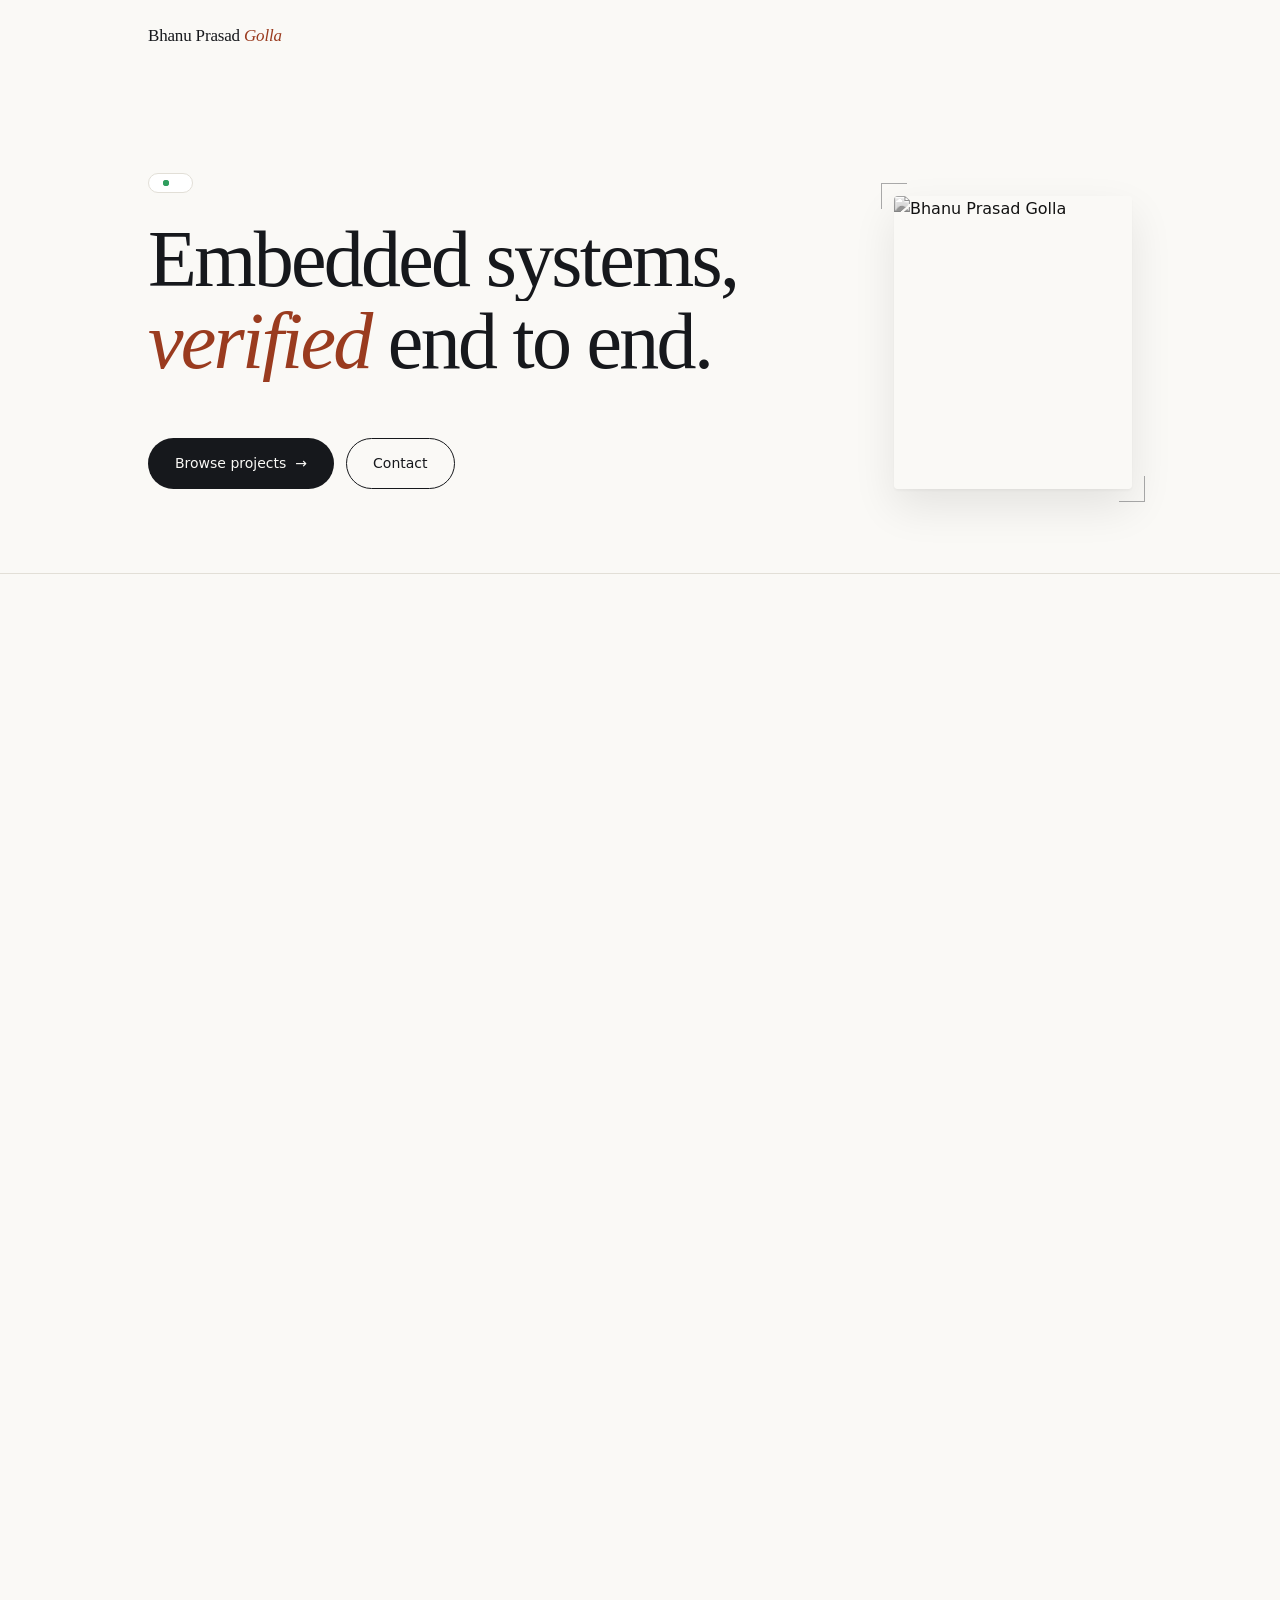
==== index.html @ d6023a4f "Add files via upload" ====
<!DOCTYPE html>
<html lang="en">
<head>
<meta charset="utf-8">
<meta name="viewport" content="width=device-width, initial-scale=1">
<title>Bhanu Prasad Golla — Embedded Systems &amp; Automotive Software Engineer</title>
<meta name="description" content="MSc Embedded Systems Design with nearly three years of automotive validation at Tata Elxsi. Open to Werkstudent, internship, thesis and graduate roles across Germany.">
<meta name="author" content="Bhanu Prasad Golla">
<meta name="robots" content="index, follow">
<meta name="theme-color" content="#faf9f6">

<!-- ===================================================================
     DEPLOYMENT: replace this one URL with your real domain once you
     have it, then update sitemap.xml and robots.txt to match.
     Everything else works unchanged.
     =================================================================== -->
<link rel="canonical" href="https://bhanuprasadgolla.de/">

<!-- Open Graph (LinkedIn, Slack, WhatsApp link previews) -->
<meta property="og:type" content="profile">
<meta property="og:title" content="Bhanu Prasad Golla — Embedded Systems &amp; Automotive Software Engineer">
<meta property="og:description" content="Embedded systems and automotive software engineer based in Bremen. Vehicle powertrain features validation, embedded C and Python, FPGA and functional safety. Open to Werkstudent, internship, master&#39;s thesis and graduate roles anywhere in Germany.">
<meta property="og:url" content="https://bhanuprasadgolla.de/">
<meta property="og:image" content="https://bhanuprasadgolla.de/assets/bhanu-portrait.jpg">
<meta property="og:image:alt" content="Portrait of Bhanu Prasad Golla">
<meta property="og:locale" content="en_GB">
<meta property="profile:first_name" content="Bhanu Prasad">
<meta property="profile:last_name" content="Golla">
<meta name="twitter:card" content="summary_large_image">
<meta name="twitter:title" content="Bhanu Prasad Golla — Embedded Systems &amp; Automotive Software Engineer">
<meta name="twitter:description" content="Embedded systems and automotive software engineer in Bremen. Open to Werkstudent, internship, thesis and graduate roles across Germany.">
<meta name="twitter:image" content="https://bhanuprasadgolla.de/assets/bhanu-portrait.jpg">

<link rel="icon" href="favicon.svg" type="image/svg+xml">
<link rel="apple-touch-icon" href="apple-touch-icon.png">
<link rel="manifest" href="site.webmanifest">

<!-- Structured data: lets Google, LinkedIn and ATS parsers read the profile
     directly rather than guessing from the page text. -->
<script type="application/ld+json">
{
  "@context": "https://schema.org",
  "@type": "Person",
  "name": "Bhanu Prasad Golla",
  "givenName": "Bhanu Prasad",
  "familyName": "Golla",
  "jobTitle": "Embedded Systems & Automotive Software Engineer",
  "description": "MSc Embedded Systems Design student with nearly three years of experience in automotive software and system testing, requirements-based validation and debugging for vehicle powertrain features.",
  "email": "mailto:bhanuprasadgolla596@gmail.com",
  "telephone": "+49 15510864319",
  "image": "https://bhanuprasadgolla.de/assets/bhanu-portrait.jpg",
  "url": "https://bhanuprasadgolla.de/",
  "sameAs": ["https://linkedin.com/in/bhanuprasadgolla"],
  "address": {
    "@type": "PostalAddress",
    "addressLocality": "Bremen",
    "addressCountry": "DE"
  },
  "knowsLanguage": [
    { "@type": "Language", "name": "English", "alternateName": "en" },
    { "@type": "Language", "name": "German", "alternateName": "de" }
  ],
  "knowsAbout": [
    "Embedded Systems", "Embedded Hardware", "Embedded Software", "Robotics", "Automotive Software Testing", "Requirements-Based Validation",
    "Vehicle Powertrain Features Validation", "Python", "C", "VHDL",
    "MATLAB", "Simulink", "Stateflow", "CAN", "LIN", "FlexRay", "Automotive Ethernet",
    "AUTOSAR", "ISO 26262", "ASPICE", "FMEA", "Fault Tree Analysis",
    "FPGA", "Zynq-7000", "IBM DOORS", "CI/CD"
  ],
  "alumniOf": [
    {
      "@type": "CollegeOrUniversity",
      "name": "Hochschule Bremerhaven",
      "address": { "@type": "PostalAddress", "addressLocality": "Bremerhaven", "addressCountry": "DE" }
    },
    {
      "@type": "CollegeOrUniversity",
      "name": "Veltech University",
      "address": { "@type": "PostalAddress", "addressLocality": "Chennai", "addressCountry": "IN" }
    },
    {
      "@type": "CollegeOrUniversity",
      "name": "Jayapraksh Narayan Engineering College",
      "address": { "@type": "PostalAddress", "addressLocality": "Mahabubnagar", "addressCountry": "IN" }
    }
  ],
  "hasOccupation": {
    "@type": "Occupation",
    "name": "Test Engineer — Automotive Systems",
    "occupationLocation": { "@type": "City", "name": "Hyderabad" },
    "skills": "Requirements analysis, test case design, manual and automated system testing, root-cause analysis, CI/CD quality checks"
  },
  "seeks": {
    "@type": "Demand",
    "name": "Werkstudent roles, internships, master's thesis projects and graduate positions in embedded hardware, embedded software, automotive systems and robotics, anywhere in Germany",
    "availableAtOrFrom": { "@type": "Country", "name": "Germany" }
  }
}
</script>

<link rel="preload" href="assets/fonts/fraunces-300.woff2" as="font" type="font/woff2" crossorigin>
<link rel="preload" href="assets/fonts/inter-400.woff2" as="font" type="font/woff2" crossorigin>
<link rel="stylesheet" href="assets/fonts.css">
<style>
:root{
  --paper:#faf9f6; --paper-2:#f3f1ec; --ink:#16181c; --ink-2:#3d4149; --ink-3:#71757e;
  --rule:#e2dfd7; --accent:#9a3b1f; --accent-soft:#f0e3dd;
  --serif:'Fraunces',Georgia,'Times New Roman',serif;
  --sans:'Inter',ui-sans-serif,system-ui,-apple-system,sans-serif;
  --mono:'IBM Plex Mono',ui-monospace,monospace;
  --maxw:1080px; --gut:clamp(20px,5vw,48px);
}
*{box-sizing:border-box;margin:0;padding:0}
html{scroll-behavior:smooth}
@media (prefers-reduced-motion:reduce){html{scroll-behavior:auto}*{animation-duration:.01ms !important;transition-duration:.01ms !important}}
body{background:var(--paper);color:var(--ink);font-family:var(--sans);font-size:16px;line-height:1.65;-webkit-font-smoothing:antialiased;overflow-x:hidden}
img{max-width:100%;display:block}
a{color:inherit;text-decoration:none}
::selection{background:var(--accent);color:var(--paper)}
.wrap{max-width:var(--maxw);margin:0 auto;padding-inline:var(--gut)}

/* reveal */
[data-reveal]{opacity:0;transform:translateY(16px);transition:opacity .85s cubic-bezier(.19,1,.22,1),transform .85s cubic-bezier(.19,1,.22,1)}
[data-reveal].in{opacity:1;transform:none}


/* ---------- accessibility ---------- */
.skip{position:absolute;left:-9999px;top:0;z-index:999;background:var(--ink);color:var(--paper);
  padding:13px 22px;border-radius:0 0 10px 0;font-size:14px;font-weight:500;text-decoration:none}
.skip:focus{left:0}
:focus-visible{outline:2px solid var(--accent);outline-offset:3px;border-radius:3px}
:focus:not(:focus-visible){outline:none}
.vh{position:absolute;width:1px;height:1px;padding:0;margin:-1px;overflow:hidden;
  clip:rect(0 0 0 0);white-space:nowrap;border:0}
/* the prow is a real button for keyboard users */
.prow{border:0;border-bottom:1px solid var(--rule);background:transparent;width:100%;text-align:left;
  font:inherit;color:inherit}
.prow:focus-visible{outline:2px solid var(--accent);outline-offset:-2px}
@media (prefers-contrast:more){
  :root{--ink-3:#5a5e66;--rule:#c8c4ba}
}

/* ---------- print: Ctrl+P produces a clean, compact CV ---------- */
@media print{
  @page{margin:12mm 11mm}
  html,body{background:#fff !important;color:#000;font-size:9.8pt;line-height:1.42}
  /* use the full page width: the screen gutters and max-width waste a third of it */
  .wrap{max-width:none !important;padding-inline:0 !important;width:100% !important}
  nav,.burger,.nlinks,.hcta,.rule,.mq,.skip,.modal,.go,.cvbar,.avail,.scrollcue{display:none !important}

  /* hero: compact two-column band instead of a full screen */
  header{padding:0 0 10pt !important;min-height:0 !important}
  .hgrid{grid-template-columns:1fr 104px !important;gap:16pt !important;align-items:start !important}
  h1{font-size:23pt !important;margin-bottom:6pt;letter-spacing:-.03em}
  h1 .ln i{transform:none !important;animation:none !important}
  .role-line{font-size:10.5pt;margin-bottom:5pt;max-width:none}
  .loc{margin-bottom:0;font-size:8.6pt}
  .hphoto{width:104px !important;order:0 !important}
  .hphoto .f{filter:none !important;box-shadow:none !important;border:1px solid #ccc}
  .hphoto img{aspect-ratio:3/3.4}
  .hphoto .tick{display:none}

  /* sections: tighter, never split a record across pages */
  section{padding:11pt 0 !important}
  .shead{grid-template-columns:96px 1fr !important;gap:12pt !important;margin-bottom:11pt !important}
  .about,.skrow,.job,.edu,.jrow{grid-template-columns:96px 1fr !important;gap:12pt !important}
  h2{font-size:14pt !important;letter-spacing:-.02em}
  .snum{font-size:8pt;padding-top:3pt}
  .ssub{font-size:9.4pt;color:#333}
  .about-body p.lead{font-size:11.5pt;margin-bottom:9pt}
  .about-body p,.jnote,.job li{color:#222}
  .facts{grid-template-columns:repeat(4,1fr) !important;margin-top:12pt}
  .fact{padding:9pt 8pt}
  .fact .v{font-size:15pt}
  .job,.jrow,.edu,.skrow,.fact,.prow{break-inside:avoid;page-break-inside:avoid}
  .job,.jrow{padding:12pt 0}
  .job li,.jnote{font-size:9.4pt}
  h2,h3,.shead{break-after:avoid;page-break-after:avoid}

  /* projects: list them, drop the interactive affordances */
  .prow{grid-template-columns:96px 1fr !important;padding:9pt 0;background:none !important}
  .prow::before{display:none !important}
  .prow p{font-size:9.4pt;color:#333}
  .pill,.jtags span,.prow .st span{border:1px solid #bbb;background:#fff;color:#222}

  /* contact: show real addresses, since a printed link is useless */
  #contact{padding-bottom:0}
  .cbig{font-size:17pt !important;margin-bottom:8pt}
  .cmail{font-size:12pt;margin:8pt 0 10pt;border-bottom:1px solid #999}
  a{color:#000;text-decoration:none}
  .clist a::after{content:" — " attr(href);font-size:8pt;color:#555;word-break:break-all}
  .clist a[href^="#"]::after{content:""}
  .clist a[href^="mailto:"]::after,.clist a[href^="tel:"]::after{content:""}
  footer{border-top:1px solid #ccc;padding:7pt 0 0;font-size:8pt;color:#444}
  [data-reveal]{opacity:1 !important;transform:none !important}
}

/* ---------- nav ---------- */
nav{position:fixed;top:0;left:0;right:0;z-index:100;transition:.4s cubic-bezier(.19,1,.22,1)}
nav .bar{max-width:var(--maxw);margin:0 auto;padding:22px var(--gut);display:flex;align-items:center;justify-content:space-between;transition:.4s}
nav.stuck{background:rgba(250,249,246,.86);backdrop-filter:blur(16px) saturate(150%);border-bottom:1px solid var(--rule)}
nav.stuck .bar{padding-block:13px}
.brand{font-family:var(--serif);font-size:17px;font-weight:500;letter-spacing:-.01em}
.brand em{font-style:italic;color:var(--accent)}
.nlinks{display:flex;gap:2px;align-items:center}
.nlinks a{font-size:13.5px;color:var(--ink-3);padding:7px 12px;border-radius:6px;transition:.22s;position:relative}
.nlinks a:hover{color:var(--ink)}
.nlinks a.active{color:var(--ink);font-weight:500}
.nlinks a.active::after{content:"";position:absolute;left:12px;right:12px;bottom:3px;height:1px;background:var(--accent)}
.nlinks .cv{margin-left:10px;background:var(--ink);color:var(--paper);padding:9px 17px;border-radius:999px;font-weight:500;font-size:13px}
.nlinks .cv:hover{background:var(--accent);color:var(--paper);transform:translateY(-1px)}
.burger{display:none;flex-direction:column;gap:5px;background:none;border:0;cursor:pointer;padding:6px}
.burger span{width:21px;height:1.6px;background:var(--ink);display:block;transition:.3s}
.burger.x span:nth-child(1){transform:translateY(6.6px) rotate(45deg)}
.burger.x span:nth-child(2){opacity:0}
.burger.x span:nth-child(3){transform:translateY(-6.6px) rotate(-45deg)}

/* ---------- hero ---------- */
header{padding:168px 0 92px;position:relative}
.hgrid{display:grid;grid-template-columns:1fr auto;gap:60px;align-items:end}
.avail{display:inline-flex;align-items:center;gap:9px;font-family:var(--mono);font-size:11.5px;
  letter-spacing:.09em;text-transform:uppercase;color:var(--ink-3);border:1px solid var(--rule);
  padding:6px 14px;border-radius:999px;margin-bottom:26px;background:#fff}
.avail .d{width:6px;height:6px;border-radius:50%;background:#2f9e5e}
.avail .d::after{content:"";position:absolute;width:6px;height:6px;border-radius:50%;background:#2f9e5e;animation:ping 2.2s ease-out infinite}
@keyframes ping{0%{transform:scale(1);opacity:.7}100%{transform:scale(3.2);opacity:0}}
h1{font-family:var(--serif);font-size:clamp(2.7rem,7vw,5rem);font-weight:300;line-height:1.02;letter-spacing:-.034em;margin-bottom:22px}
h1 .ln{display:block;overflow:hidden}
h1 .ln i{display:block;font-style:normal;transform:translateY(102%);animation:rise 1s cubic-bezier(.19,1,.22,1) forwards}
h1 .ln:nth-child(2) i{animation-delay:.1s}
@keyframes rise{to{transform:translateY(0)}}
h1 em{font-style:italic;color:var(--accent);font-weight:400}
.role-line{font-size:clamp(1rem,2vw,1.22rem);color:var(--ink-2);max-width:46ch;margin-bottom:14px;font-weight:300}
.loc{font-family:var(--mono);font-size:12.5px;color:var(--ink-3);letter-spacing:.03em;margin-bottom:34px;display:flex;gap:14px;flex-wrap:wrap}
.loc span{display:flex;align-items:center;gap:6px}
.hcta{display:flex;gap:12px;flex-wrap:wrap}
.btn{padding:13px 26px;border-radius:999px;font-size:14px;font-weight:500;transition:.3s cubic-bezier(.19,1,.22,1);
  display:inline-flex;align-items:center;gap:9px;border:1px solid transparent;cursor:pointer}
.btn-d{background:var(--ink);color:var(--paper)}
.btn-d:hover{background:var(--accent);transform:translateY(-2px);box-shadow:0 10px 26px rgba(154,59,31,.22)}
.btn-o{border-color:var(--ink);color:var(--ink)}
.btn-o:hover{background:var(--ink);color:var(--paper);transform:translateY(-2px)}
.btn .ar{transition:transform .3s}
.btn:hover .ar{transform:translateX(4px)}
.hphoto{width:min(238px,34vw);position:relative;flex-shrink:0}
.hphoto .f{border-radius:4px;overflow:hidden;filter:grayscale(1) contrast(1.06);transition:filter .7s cubic-bezier(.19,1,.22,1);
  box-shadow:0 2px 3px rgba(0,0,0,.04),0 18px 44px rgba(0,0,0,.09)}
.hphoto:hover .f{filter:grayscale(0) contrast(1)}
.hphoto img{width:100%;aspect-ratio:3/3.7;object-fit:cover;object-position:52% 22%}
.hphoto .tick{position:absolute;left:-13px;top:-13px;width:26px;height:26px;border-left:1px solid var(--ink);border-top:1px solid var(--ink);opacity:.35}
.hphoto .tick.br{left:auto;top:auto;right:-13px;bottom:-13px;border:0;border-right:1px solid var(--ink);border-bottom:1px solid var(--ink)}

/* marquee rule */
.rule{border-top:1px solid var(--rule);margin-top:84px;overflow:hidden;padding:17px 0}
.mq{display:flex;gap:46px;white-space:nowrap;animation:slide 34s linear infinite;width:max-content}
@keyframes slide{to{transform:translateX(-50%)}}
.mq span{font-family:var(--mono);font-size:12px;letter-spacing:.14em;text-transform:uppercase;color:var(--ink-3)}
.mq span::before{content:"◆";margin-right:46px;color:var(--accent);font-size:7px;vertical-align:middle}

/* ---------- sections ---------- */
section{padding:96px 0}
.shead{display:grid;grid-template-columns:150px 1fr;gap:30px;margin-bottom:54px;align-items:start}
.snum{font-family:var(--mono);font-size:11.5px;letter-spacing:.17em;color:var(--ink-3);text-transform:uppercase;padding-top:11px}
h2{font-family:var(--serif);font-size:clamp(1.7rem,3.6vw,2.5rem);font-weight:300;letter-spacing:-.025em;line-height:1.16}
h2 em{font-style:italic;color:var(--accent)}
.ssub{color:var(--ink-3);font-size:15px;margin-top:12px;max-width:56ch;font-weight:300}

/* about */
.about{display:grid;grid-template-columns:150px 1fr;gap:30px}
.about-body{max-width:62ch}
.about-body p{color:var(--ink-2);margin-bottom:18px;font-weight:300;font-size:16.5px}
.about-body p.lead{font-family:var(--serif);font-size:clamp(1.15rem,2.2vw,1.42rem);color:var(--ink);line-height:1.45;font-weight:300;margin-bottom:24px}
.facts{display:grid;grid-template-columns:repeat(auto-fit,minmax(150px,1fr));gap:1px;background:var(--rule);
  border:1px solid var(--rule);margin-top:36px}
.fact{background:var(--paper);padding:20px 18px;transition:.3s}
.fact:hover{background:#fff}
.fact .v{font-family:var(--serif);font-size:1.9rem;font-weight:400;letter-spacing:-.02em;line-height:1}
.fact .l{font-size:12.5px;color:var(--ink-2);margin-top:7px;font-weight:500}
.fact .s{font-size:11px;color:var(--ink-3);margin-top:3px;font-family:var(--mono)}


.cvbar{display:flex;gap:10px;flex-wrap:wrap;align-items:center;margin-top:26px;padding-top:22px;border-top:1px solid var(--rule)}
.cvdl{display:inline-flex;align-items:center;gap:10px;font-size:14px;font-weight:500;padding:12px 22px;
  border:1px solid var(--ink);border-radius:999px;transition:.3s cubic-bezier(.19,1,.22,1)}
.cvdl:hover{background:var(--ink);color:var(--paper);transform:translateY(-2px)}
.cvnote{font-family:var(--mono);font-size:11px;color:var(--ink-3)}

/* skills */
.skrows{display:grid;gap:0;border-top:1px solid var(--rule)}
.skrow{display:grid;grid-template-columns:150px 1fr;gap:30px;padding:24px 0;border-bottom:1px solid var(--rule);
  align-items:start;transition:.35s;position:relative}
.skrow::before{content:"";position:absolute;left:calc(var(--gut)*-1);right:calc(var(--gut)*-1);top:0;bottom:0;
  background:#fff;opacity:0;transition:.35s;z-index:-1}
.skrow:hover::before{opacity:1}
.skrow h3{font-size:14.5px;font-weight:500;letter-spacing:-.005em;padding-top:2px}
.pills{display:flex;flex-wrap:wrap;gap:7px}
.pill{font-size:12.5px;padding:5px 12px;border:1px solid var(--rule);border-radius:999px;color:var(--ink-2);
  background:#fff;transition:.25s}
.skrow:hover .pill{border-color:#cfcabe}
.pill:hover{border-color:var(--accent);color:var(--accent);background:var(--accent-soft)}

/* experience */
.job{display:grid;grid-template-columns:150px 1fr;gap:30px;padding:34px 0;border-top:1px solid var(--rule)}
.job .when{font-family:var(--mono);font-size:12px;color:var(--ink-3);letter-spacing:.02em;line-height:1.8;padding-top:5px}
.job h3{font-family:var(--serif);font-size:1.4rem;font-weight:400;letter-spacing:-.02em}
.job .r{color:var(--accent);font-size:14.5px;margin-top:3px;font-weight:500}
.job .tg{display:inline-block;font-family:var(--mono);font-size:10.5px;letter-spacing:.09em;text-transform:uppercase;
  color:var(--ink-3);border:1px solid var(--rule);padding:4px 10px;border-radius:4px;margin:14px 0 18px;background:#fff}
.job ul{list-style:none;display:grid;gap:11px;max-width:66ch}
.job li{color:var(--ink-2);font-size:14.5px;padding-left:19px;position:relative;font-weight:300;line-height:1.62}
.job li::before{content:"";position:absolute;left:0;top:10px;width:7px;height:1px;background:var(--accent)}

/* projects */
.plist{border-top:1px solid var(--rule)}
.prow{display:grid;grid-template-columns:150px 1fr auto;gap:30px;padding:28px 0;border-bottom:1px solid var(--rule);
  cursor:pointer;position:relative;align-items:start;transition:.4s cubic-bezier(.19,1,.22,1)}
.prow::before{content:"";position:absolute;left:calc(var(--gut)*-1);right:calc(var(--gut)*-1);top:0;bottom:0;
  background:#fff;opacity:0;transition:.35s;z-index:-1;box-shadow:0 10px 36px rgba(0,0,0,.05)}
.prow:hover::before{opacity:1}
.prow:hover{padding-left:10px}
.prow .pc{font-family:var(--mono);font-size:11px;letter-spacing:.1em;text-transform:uppercase;color:var(--ink-3);padding-top:6px}
.prow h3{font-family:var(--serif);font-size:1.25rem;font-weight:400;letter-spacing:-.02em;line-height:1.3;transition:color .3s}
.prow:hover h3{color:var(--accent)}
.prow p{color:var(--ink-3);font-size:14px;margin-top:7px;font-weight:300;max-width:60ch}
.prow .st{display:flex;gap:6px;flex-wrap:wrap;margin-top:13px}
.prow .st span{font-family:var(--mono);font-size:10.5px;color:var(--ink-3);border:1px solid var(--rule);padding:3px 8px;border-radius:3px}
.prow .go{width:34px;height:34px;border-radius:50%;border:1px solid var(--rule);display:grid;place-items:center;
  color:var(--ink-3);transition:.35s;align-self:center;flex-shrink:0}
.prow:hover .go{background:var(--ink);border-color:var(--ink);color:var(--paper);transform:rotate(-45deg)}

/* modal */
.modal{position:fixed;inset:0;z-index:200;display:none;place-items:center;padding:22px}
.modal.open{display:grid}
.modal .bg{position:absolute;inset:0;background:rgba(22,24,28,.4);backdrop-filter:blur(5px);animation:fade .3s}
@keyframes fade{from{opacity:0}}
.mbox{position:relative;background:var(--paper);border:1px solid var(--rule);max-width:680px;width:100%;
  max-height:86vh;overflow-y:auto;padding:42px;animation:pop .5s cubic-bezier(.19,1,.22,1);box-shadow:0 40px 90px rgba(0,0,0,.2)}
@keyframes pop{from{opacity:0;transform:translateY(22px)}}
.mclose{position:absolute;top:18px;right:18px;width:32px;height:32px;border:1px solid var(--rule);background:#fff;
  border-radius:50%;cursor:pointer;font-size:15px;color:var(--ink-3);transition:.25s;line-height:1}
.mclose:hover{background:var(--ink);color:var(--paper);border-color:var(--ink);transform:rotate(90deg)}
.mbox .pc{font-family:var(--mono);font-size:11px;letter-spacing:.1em;text-transform:uppercase;color:var(--ink-3)}
.mbox h3{font-family:var(--serif);font-size:1.75rem;font-weight:400;margin:10px 0 5px;letter-spacing:-.025em;line-height:1.2}
.mbox .per{font-family:var(--mono);font-size:12px;color:var(--ink-3);margin-bottom:24px}
.flow{display:flex;flex-wrap:wrap;gap:8px;align-items:center;padding:17px;background:#fff;border:1px solid var(--rule);margin-bottom:24px}
.flow b{font-family:var(--mono);font-size:11px;font-weight:500;padding:6px 11px;border:1px solid var(--rule);background:var(--paper-2);white-space:nowrap}
.flow i{color:var(--accent);font-style:normal;font-size:12px}
.mbox ul{list-style:none;display:grid;gap:12px;margin-bottom:24px}
.mbox li{color:var(--ink-2);font-size:14.5px;padding-left:19px;position:relative;font-weight:300;line-height:1.62}
.mbox li::before{content:"";position:absolute;left:0;top:10px;width:7px;height:1px;background:var(--accent)}

/* education */
.edu{display:grid;grid-template-columns:150px 1fr;gap:30px;padding:26px 0;border-top:1px solid var(--rule);align-items:baseline}
.edu .when{font-family:var(--mono);font-size:12px;color:var(--ink-3)}
.edu h3{font-family:var(--serif);font-size:1.22rem;font-weight:400;letter-spacing:-.018em}
.edu .d{color:var(--ink-2);font-size:14.5px;font-weight:300;margin-top:3px}
.edu .l{color:var(--ink-3);font-size:12.5px;font-family:var(--mono);margin-top:5px}
.cur{font-family:var(--mono);font-size:10px;letter-spacing:.09em;background:var(--accent-soft);color:var(--accent);
  padding:3px 9px;border-radius:3px;margin-left:9px;vertical-align:2px;text-transform:uppercase}
.langline{display:flex;gap:34px;flex-wrap:wrap;margin-top:34px;padding-top:26px;border-top:1px solid var(--rule)}
.lg{min-width:170px;flex:1}
.lg .t{display:flex;justify-content:space-between;font-size:13.5px;margin-bottom:9px}
.lg .t b{font-family:var(--mono);font-size:12px;color:var(--accent);font-weight:500}
.lg .tr{height:2px;background:var(--rule)}
.lg .tr i{display:block;height:100%;background:var(--accent);width:0;transition:width 1.3s cubic-bezier(.19,1,.22,1)}


/* journey */
.jrow{display:grid;grid-template-columns:150px 1fr;gap:30px;padding:30px 0;border-top:1px solid var(--rule);
  position:relative;transition:.4s cubic-bezier(.19,1,.22,1)}
.jrow::before{content:"";position:absolute;left:calc(var(--gut)*-1);right:calc(var(--gut)*-1);top:0;bottom:0;
  background:#fff;opacity:0;transition:.35s;z-index:-1}
.jrow:hover::before{opacity:1}
.jyear{font-family:var(--serif);font-size:2.1rem;font-weight:300;letter-spacing:-.03em;line-height:1;color:var(--ink)}
.jrow.future .jyear{color:var(--accent);font-style:italic}
.jper{font-family:var(--mono);font-size:11.5px;color:var(--ink-3);margin-top:7px}
.jkind{display:inline-block;font-family:var(--mono);font-size:10px;letter-spacing:.1em;text-transform:uppercase;
  padding:3px 9px;border:1px solid var(--rule);border-radius:3px;margin-bottom:11px;background:#fff;color:var(--ink-3)}
.jrow.now .jkind,.jrow.future .jkind{background:var(--accent-soft);color:var(--accent);border-color:transparent}
.jbody h3{font-family:var(--serif);font-size:1.32rem;font-weight:400;letter-spacing:-.022em;line-height:1.26}
.jorg{color:var(--accent);font-size:14.5px;font-weight:500;margin-top:4px}
.jplace{font-family:var(--mono);font-size:11.5px;color:var(--ink-3);margin-top:4px}
.jnote{color:var(--ink-2);font-size:15px;font-weight:300;margin-top:13px;max-width:62ch}
.jtags{display:flex;gap:7px;flex-wrap:wrap;margin-top:14px}
@media (max-width:860px){ .jrow{grid-template-columns:1fr;gap:10px} }

/* contact */
#contact{border-top:1px solid var(--rule);padding-bottom:108px}
.cbig{font-family:var(--serif);font-size:clamp(1.9rem,5vw,3.4rem);font-weight:300;letter-spacing:-.03em;line-height:1.1;margin-bottom:18px}
.cbig em{font-style:italic;color:var(--accent)}
.cmail{font-family:var(--serif);font-size:clamp(1.1rem,2.6vw,1.6rem);border-bottom:1px solid var(--rule);
  padding-bottom:5px;transition:.35s;display:inline-block;margin:22px 0 34px;font-weight:400;word-break:break-all}
.cmail:hover{border-color:var(--accent);color:var(--accent)}
.clist{display:grid;grid-template-columns:repeat(auto-fit,minmax(190px,1fr));gap:1px;background:var(--rule);border:1px solid var(--rule)}
.ci{background:var(--paper);padding:20px;transition:.3s}
.ci:hover{background:#fff}
.ci .k{font-family:var(--mono);font-size:10.5px;letter-spacing:.14em;text-transform:uppercase;color:var(--ink-3)}
.ci .v{font-size:14.5px;margin-top:7px;word-break:break-word}
footer{border-top:1px solid var(--rule);padding:26px 0;font-family:var(--mono);font-size:11.5px;color:var(--ink-3);
  display:flex;justify-content:space-between;gap:14px;flex-wrap:wrap}

@media (max-width:860px){
  .hgrid{grid-template-columns:1fr;gap:38px}
  .hphoto{width:min(190px,46vw);order:-1}
  .shead,.about,.skrow,.job,.edu{grid-template-columns:1fr;gap:12px}
  .snum{padding-top:0}
  .prow{grid-template-columns:1fr auto;gap:16px}
  .prow .pc{grid-column:1/-1;padding-top:0}
  .nlinks{position:fixed;inset:0 0 auto;top:0;flex-direction:column;align-items:stretch;background:var(--paper);
    padding:80px var(--gut) 28px;gap:0;transform:translateY(-100%);transition:.44s cubic-bezier(.19,1,.22,1);
    border-bottom:1px solid var(--rule)}
  .nlinks.show{transform:translateY(0)}
  .nlinks a{font-size:17px;padding:14px 0;border-bottom:1px solid var(--rule)}
  .nlinks .cv{margin:16px 0 0;text-align:center;border:0}
  .burger{display:flex;z-index:101}
  header{padding:128px 0 68px}
  section{padding:68px 0}
  .mbox{padding:30px 22px}
}
</style>
</head>
<body>
<a class="skip" href="#main">Skip to content</a>
<nav id="nav" aria-label="Primary"><div class="bar">
  <a href="#home" class="brand">Bhanu Prasad <em>Golla</em></a>
  <div class="nlinks" id="nlinks"></div>
  <button class="burger" id="burger" aria-label="Open menu" aria-expanded="false" aria-controls="nlinks"><span></span><span></span><span></span></button>
</div></nav>

<main id="main">
<header id="home"><div class="wrap">
  <div class="hgrid">
    <div>
      <div class="avail"><span class="d"></span><span id="availtxt"></span></div>
      <h1><span class="ln"><i>Embedded systems,</i></span><span class="ln"><i><em>verified</em> end to end.</i></span></h1>
      <p class="role-line" id="roleline"></p>
      <div class="loc" id="locline"></div>
      <div class="hcta">
        <a href="#projects" class="btn btn-d">Browse projects <span class="ar">→</span></a>
        <a href="#contact" class="btn btn-o">Contact</a>
      </div>
    </div>
    <div class="hphoto">
      <span class="tick"></span><span class="tick br"></span>
      <div class="f"><img id="hphoto" alt="Bhanu Prasad Golla"></div>
    </div>
  </div>
</div>
<div class="rule"><div class="mq" id="mq"></div></div>
</header>

<section id="about" aria-labelledby="about-h"><div class="wrap">
  <div class="shead" data-reveal><div class="snum">01 — About</div>
    <div><h2 id="about-h">Three years turning requirements into<br><em>proof that the system works.</em></h2></div></div>
  <div class="about" data-reveal><div class="snum"></div>
    <div class="about-body">
      <p class="lead" id="ap0"></p>
      <p id="ap1"></p><p id="ap2"></p>
      <div class="facts" id="facts"></div>
    </div></div>
</div></section>

<section id="journey" aria-labelledby="journey-h"><div class="wrap">
  <div class="shead" data-reveal><div class="snum">02 — Journey</div>
    <div><h2 id="journey-h">From a diploma in India to<br><em>embedded systems in Germany.</em></h2>
    <p class="ssub">Ten years on one track. Education and work, in the order they happened.</p></div></div>
  <div id="jtrack"></div>
</div></section>

<section id="experience" aria-labelledby="experience-h"><div class="wrap">
  <div class="shead" data-reveal><div class="snum">03 — Experience</div><div><h2 id="experience-h">Where I've <em>worked</em></h2></div></div>
  <div id="jobs"></div>
</div></section>

<section id="skills" aria-labelledby="skills-h"><div class="wrap">
  <div class="shead" data-reveal><div class="snum">04 — Skills</div>
    <div><h2 id="skills-h">Technical <em>capabilities</em></h2>
    <p class="ssub">Grouped the way engineering teams actually hire: language, modelling, architecture, bus, safety, process.</p></div></div>
  <div class="skrows" id="skrows"></div>
</div></section>

<section id="projects" aria-labelledby="projects-h"><div class="wrap">
  <div class="shead" data-reveal><div class="snum">05 — Projects</div>
    <div><h2 id="projects-h">Selected <em>work</em></h2>
    <p class="ssub">Seven projects across robotics, FPGA design, control engineering and functional safety. Click any row for the full breakdown.</p></div></div>
  <div class="plist" id="plist"></div>
</div></section>

<section id="education" aria-labelledby="education-h"><div class="wrap">
  <div class="shead" data-reveal><div class="snum">06 — Education</div><div><h2 id="education-h">Academic <em>background</em></h2></div></div>
  <div id="edu"></div>
  <div class="langline" id="langline" data-reveal></div>
</div></section>

<section id="contact" aria-labelledby="contact-h"><div class="wrap">
  <div data-reveal>
    <h2 id="contact-h" class="cbig">Looking for an engineer who<br>sweats the <em>edge cases?</em></h2>
    <p class="ssub" id="csub"></p>
    <a class="cmail" id="cmail" href="#"></a>
    <div class="clist" id="clist"></div>
    <div class="cvbar">
      <a class="cvdl" href="Bhanu_Prasad_Golla_CV.pdf" download target="_blank" rel="noopener">
        <svg width="16" height="16" viewBox="0 0 24 24" fill="none" stroke="currentColor" stroke-width="1.8"
             stroke-linecap="round" stroke-linejoin="round" aria-hidden="true">
          <path d="M12 3v12M7 11l5 5 5-5M4 19h16"/></svg>
        Download CV (PDF)
      </a>
      <span class="cvnote">Or press Ctrl / Cmd + P — the page has a print layout built in.</span>
    </div>
  </div>
</div></section>

</main>
<footer><div class="wrap" style="display:flex;justify-content:space-between;gap:14px;flex-wrap:wrap;width:100%">
  <span id="fl"></span><span id="fr"></span>
</div></footer>

<div class="modal" id="modal" role="dialog" aria-modal="true" aria-label="Project details">
  <div class="bg" data-close></div>
  <div class="mbox"><button class="mclose" data-close aria-label="Close">✕</button><div id="mbody"></div></div>
</div>

<script src="assets/content.js"></script>
<script>
(() => {
  const C = window.CV, P = window.PF;
  const $ = s => document.querySelector(s), $$ = s => [...document.querySelectorAll(s)];
  const esc = s => String(s).replace(/[&<>"]/g, c => ({'&':'&amp;','<':'&lt;','>':'&gt;','"':'&quot;'}[c]));

  // title is set statically in <head> for SEO — do not overwrite it here
  $('#availtxt').textContent = C.openTo.badge;
  $('#roleline').textContent = C.tagline + '. Vehicle powertrain features validation at Tata Elxsi, now building embedded and FPGA systems in Germany.';
  $('#locline').innerHTML = [
    ['◆', C.openTo.based], ['◆', 'English C1 · German B1'], ['◆', 'MSc in progress']
  ].map(([i,t]) => `<span style="color:var(--ink-3)">${i} ${esc(t)}</span>`).join('');
  $('#hphoto').src = C.photo;
  $('#ap0').textContent = 'I spent nearly three years at Tata Elxsi on vehicle powertrain features validation — making sure the software behaved exactly as its requirements said it would, and finding out why when it did not.';
  $('#ap1').textContent = C.summary;
  $('#ap2').textContent = C.summary2;
  $('#csub').textContent = C.openTo.sentence + ' Usually replies within a day.';
  $('#cmail').textContent = C.email; $('#cmail').href = 'mailto:' + C.email;
  $('#fl').textContent = `© ${new Date().getFullYear()} ${C.name}`;
  $('#fr').innerHTML = `${esc(C.location)} · <a href="mailto:${C.email}">${esc(C.email)}</a>`;
  document.documentElement.lang = 'en';

  $('#nlinks').innerHTML = C.nav.map(n => `<a href="#${n.id}" data-spy="${n.id}">${n.label}</a>`).join('')
    + `<a class="cv" href="mailto:${C.email}">Hire me</a>`;

  const mqItems = ['Python','C','VHDL','MATLAB / Simulink','Stateflow','CAN','LIN','FlexRay','Automotive Ethernet',
    'ISO 26262','ASPICE','FMEA','Fault Tree Analysis','IBM DOORS','JIRA','Vivado','Vitis','AUTOSAR','CI/CD','Agile'];
  $('#mq').innerHTML = [...mqItems, ...mqItems].map(t => `<span>${esc(t)}</span>`).join('');

  $('#facts').innerHTML = C.stats.map(s =>
    `<div class="fact"><div class="v"><span data-to="${s.value}">0</span>${esc(s.suffix)}</div>
     <div class="l">${esc(s.label)}</div><div class="s">${esc(s.sub)}</div></div>`).join('');


  $('#jtrack').innerHTML = C.journey.map(j =>
    `<div class="jrow${j.current?' now':''}${j.future?' future':''}" data-reveal>
      <div><div class="jyear">${esc(j.year)}</div><div class="jper">${esc(j.period)}</div></div>
      <div class="jbody">
        <span class="jkind">${j.kind==='next'?"What's next":j.kind}</span>
        <h3>${esc(j.title)}</h3>
        <div class="jorg">${esc(j.org)}</div>
        <div class="jplace">${esc(j.place)}</div>
        <p class="jnote">${esc(j.note)}</p>
        <div class="jtags">${j.tags.map(t=>`<span class="pill">${esc(t)}</span>`).join('')}</div>
      </div></div>`).join('');

  $('#jobs').innerHTML = C.experience.map(e =>
    `<div class="job" data-reveal><div class="when">${esc(e.period)}<br><span style="opacity:.7">${esc(e.location)}</span></div>
     <div><h3>${esc(e.company)}</h3><div class="r">${esc(e.role)}</div><span class="tg">${esc(e.tag)}</span>
     <ul>${e.bullets.map(b=>`<li>${esc(b)}</li>`).join('')}</ul></div></div>`).join('');

  $('#skrows').innerHTML = C.skillGroups.map(g =>
    `<div class="skrow" data-reveal><h3>${esc(g.title)}</h3>
     <div class="pills">${g.items.map(i=>`<span class="pill">${esc(i)}</span>`).join('')}</div></div>`).join('');

  $('#plist').innerHTML = C.projects.map((p,i) =>
    `<div class="prow" data-reveal data-id="${p.id}" role="button" tabindex="0"
      aria-label="${esc(p.title)} — open project details">
      <div class="pc">${String(i+1).padStart(2,'0')} / ${esc(p.category)}</div>
      <div><h3>${esc(p.title)}</h3><p>${esc(p.summary)}</p>
        <div class="st">${p.stack.map(s=>`<span>${esc(s)}</span>`).join('')}</div></div>
      <div class="go"><svg width="13" height="13" viewBox="0 0 24 24" fill="none" stroke="currentColor" stroke-width="2"><path d="M5 12h14M13 6l6 6-6 6"/></svg></div>
    </div>`).join('');

  $('#edu').innerHTML = C.education.map(e =>
    `<div class="edu" data-reveal><div class="when">${esc(e.period)}</div>
     <div><h3>${esc(e.school)}${e.current?'<span class="cur">Current</span>':''}</h3>
     <div class="d">${esc(e.degree)}</div><div class="l">${esc(e.location)}</div></div></div>`).join('');

  $('#langline').innerHTML = C.languages.map(l =>
    `<div class="lg"><div class="t"><span>${esc(l.name)}</span><b>${esc(l.level)}</b></div>
     <div class="tr"><i data-w="${l.pct}"></i></div></div>`).join('');

  $('#clist').innerHTML = [
    {k:'Email',v:C.email,h:'mailto:'+C.email},
    {k:'Phone',v:C.phone,h:'tel:'+C.phone.replace(/\s/g,'')},
    {k:'Based in',v:C.location,h:'#contact'},
    {k:'LinkedIn',v:C.linkedinLabel,h:C.linkedin}
  ].map(c => `<a class="ci" href="${c.h}"${c.k==='LinkedIn'?' target="_blank" rel="noopener"':''}>
     <div class="k">${c.k}</div><div class="v">${esc(c.v)}</div></a>`).join('');

  /* counters + bars */
  const io = new IntersectionObserver(es => es.forEach(e => {
    if (!e.isIntersecting) return;
    e.target.querySelectorAll('[data-to]').forEach(el =>
      P.countUp(el, parseFloat(el.dataset.to), 1400, String(el.dataset.to).includes('.') ? 1 : 0));
    e.target.querySelectorAll('[data-w]').forEach((el,i) =>
      setTimeout(() => el.style.width = el.dataset.w + '%', i*140));
    io.unobserve(e.target);
  }), {threshold:.35});
  ['#facts','#langline'].forEach(s => { const el = $(s); if (el) io.observe(el); });

  /* modal */
  const modal = $('#modal'); let lastFocus = null;
  $('#plist').addEventListener('keydown', e => {
    if (e.key !== 'Enter' && e.key !== ' ') return;
    const r = e.target.closest('.prow'); if (!r) return;
    e.preventDefault(); r.click();
  });
  $('#plist').addEventListener('click', e => {
    const r = e.target.closest('.prow'); if (!r) return;
    const p = C.projects.find(x => x.id === r.dataset.id);
    $('#mbody').innerHTML = `<div class="pc">${esc(p.category)}</div><h3>${esc(p.title)}</h3>
      <div class="per">${esc(p.period || 'Academic / professional project')}</div>
      <div class="flow">${p.arch.map((a,i)=>`${i?'<i>→</i>':''}<b>${esc(a.from)}</b>${i===p.arch.length-1?'<i>→</i><b>'+esc(a.to)+'</b>':''}`).join('')}</div>
      <ul>${p.bullets.map(b=>`<li>${esc(b)}</li>`).join('')}</ul>
      <div class="pills">${p.stack.map(s=>`<span class="pill">${esc(s)}</span>`).join('')}</div>`;
    lastFocus = document.activeElement;
    modal.classList.add('open'); document.body.style.overflow='hidden';
    modal.querySelector('.mclose').focus();
  });
  modal.addEventListener('click', e => { if (e.target.hasAttribute('data-close')) close(); });
  document.addEventListener('keydown', e => { if (e.key==='Escape') close(); });
  function close(){
    if (!modal.classList.contains('open')) return;
    modal.classList.remove('open'); document.body.style.overflow='';
    if (lastFocus && lastFocus.focus) lastFocus.focus();
  }
  // keep Tab inside the dialog while it is open
  modal.addEventListener('keydown', e => {
    if (e.key !== 'Tab' || !modal.classList.contains('open')) return;
    const f = [...modal.querySelectorAll('button, [href], [tabindex]:not([tabindex="-1"])')]
      .filter(el => el.offsetParent !== null);
    if (!f.length) return;
    const first = f[0], last = f[f.length-1];
    if (e.shiftKey && document.activeElement === first){ e.preventDefault(); last.focus(); }
    else if (!e.shiftKey && document.activeElement === last){ e.preventDefault(); first.focus(); }
  });

  /* nav */
  const navEl = $('#nav'), links = $('#nlinks'), burger = $('#burger');
  document.addEventListener('scroll', () => navEl.classList.toggle('stuck', window.scrollY > 30), {passive:true});
  burger.addEventListener('click', () => {
    const open = links.classList.toggle('show');
    burger.classList.toggle('x', open);
    burger.setAttribute('aria-expanded', String(open));
    burger.setAttribute('aria-label', open ? 'Close menu' : 'Open menu');
  });
  links.addEventListener('click', e => { if (e.target.tagName==='A'){ links.classList.remove('show'); burger.classList.remove('x');
      burger.setAttribute('aria-expanded','false'); burger.setAttribute('aria-label','Open menu'); }});

  P.reveal({threshold:.08}); P.scrollSpy();
})();
</script>
</body>
</html>
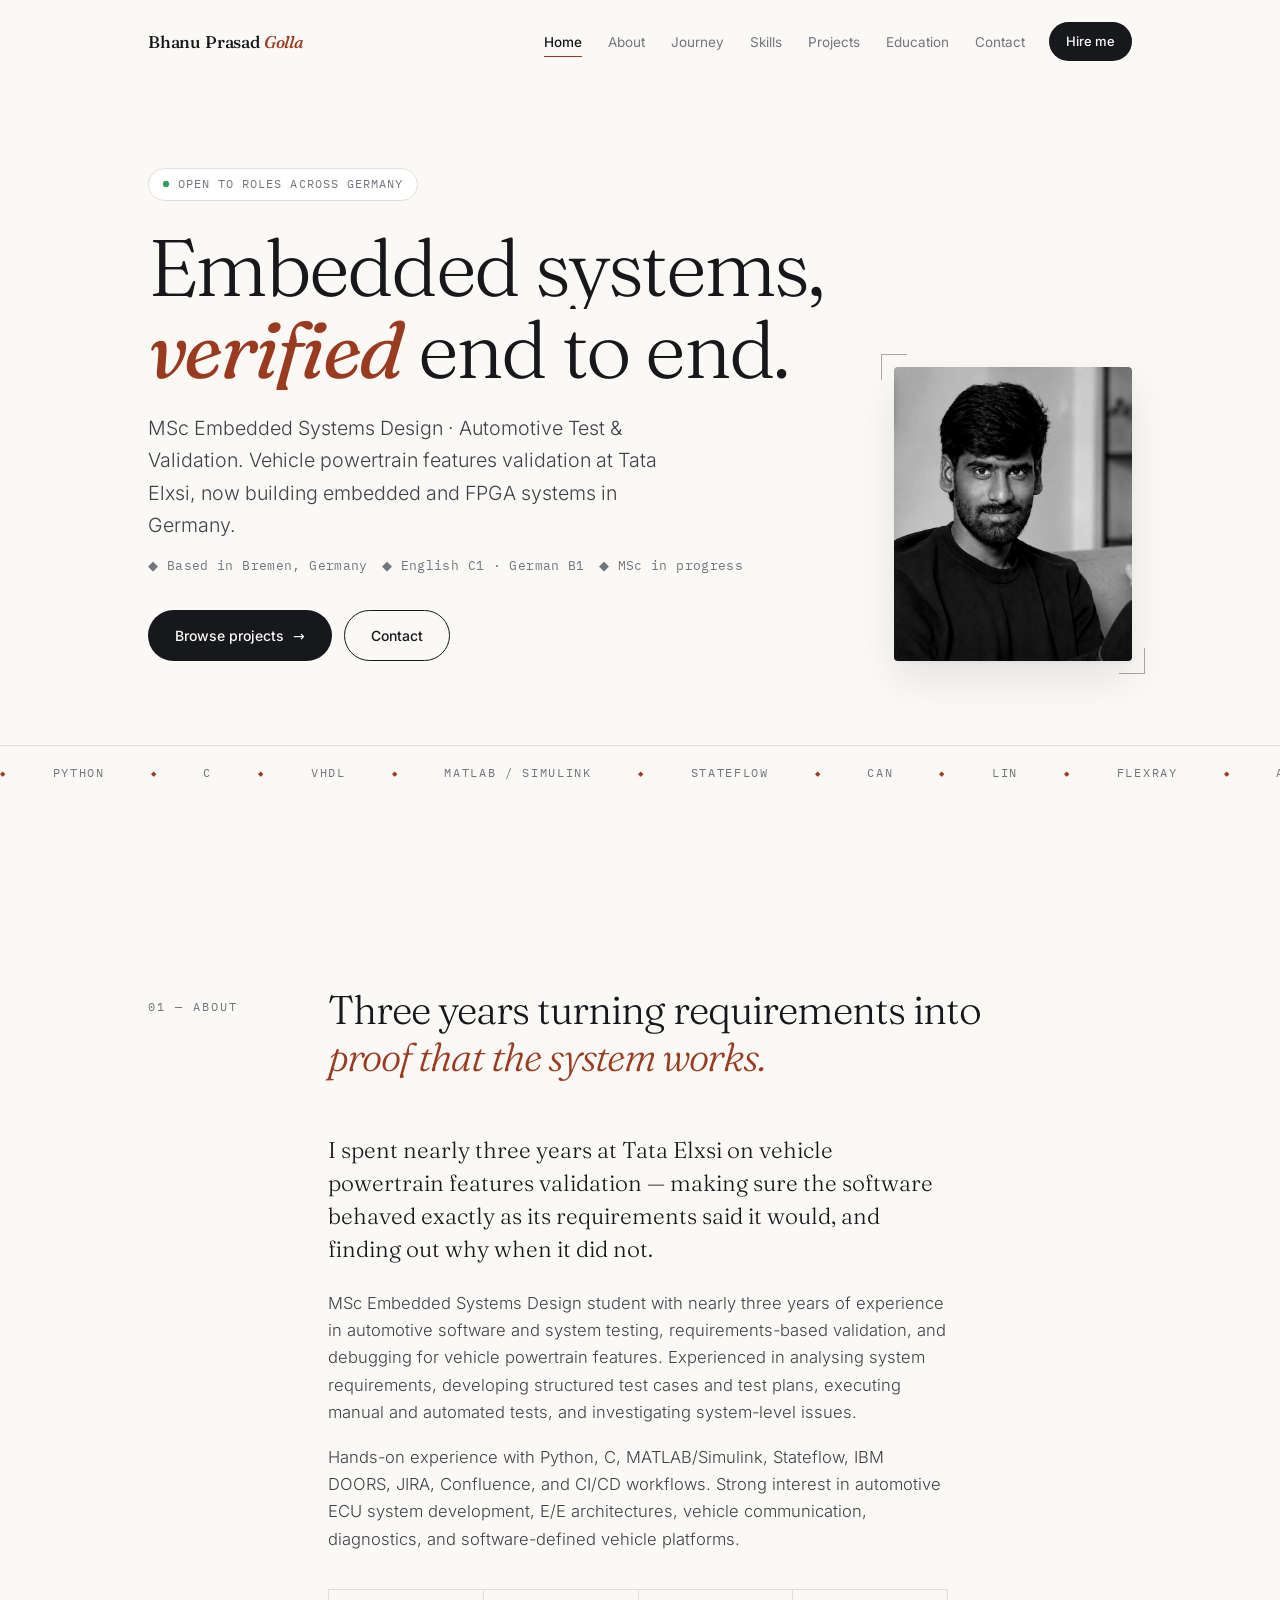
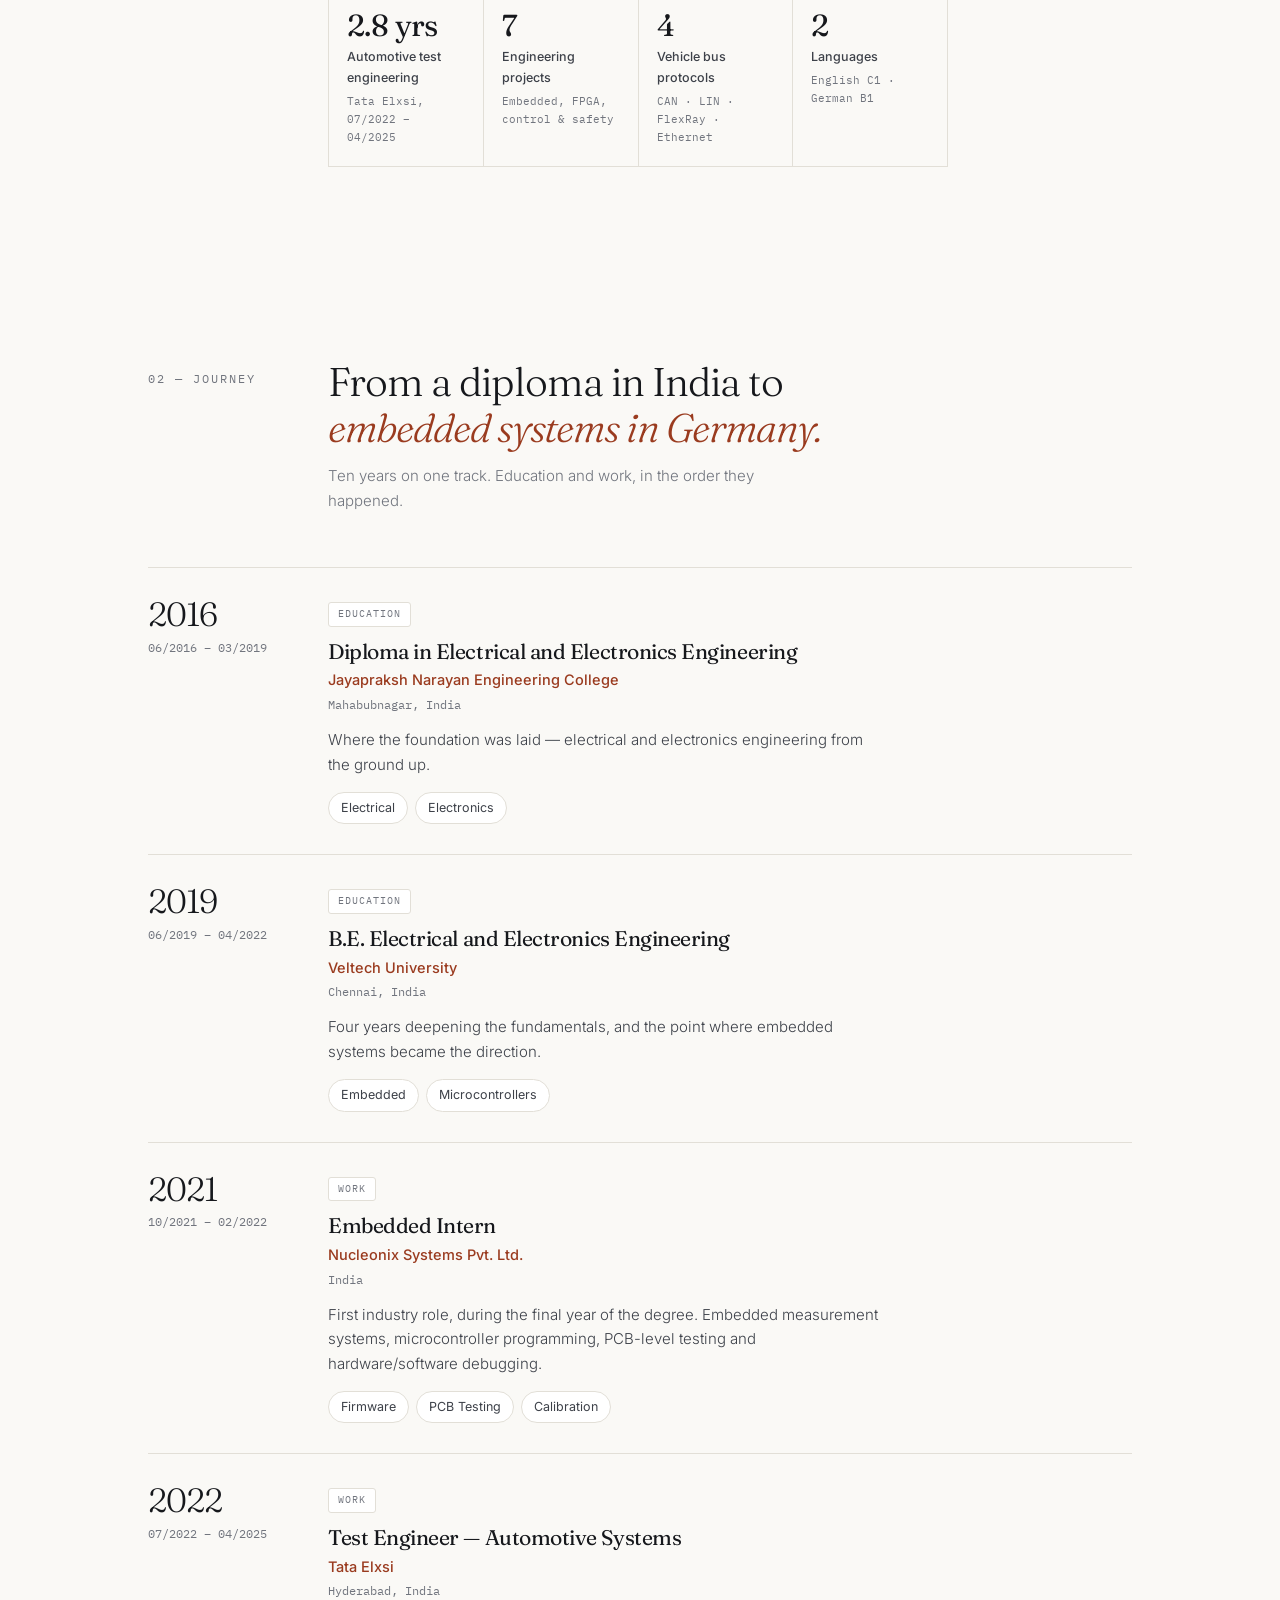
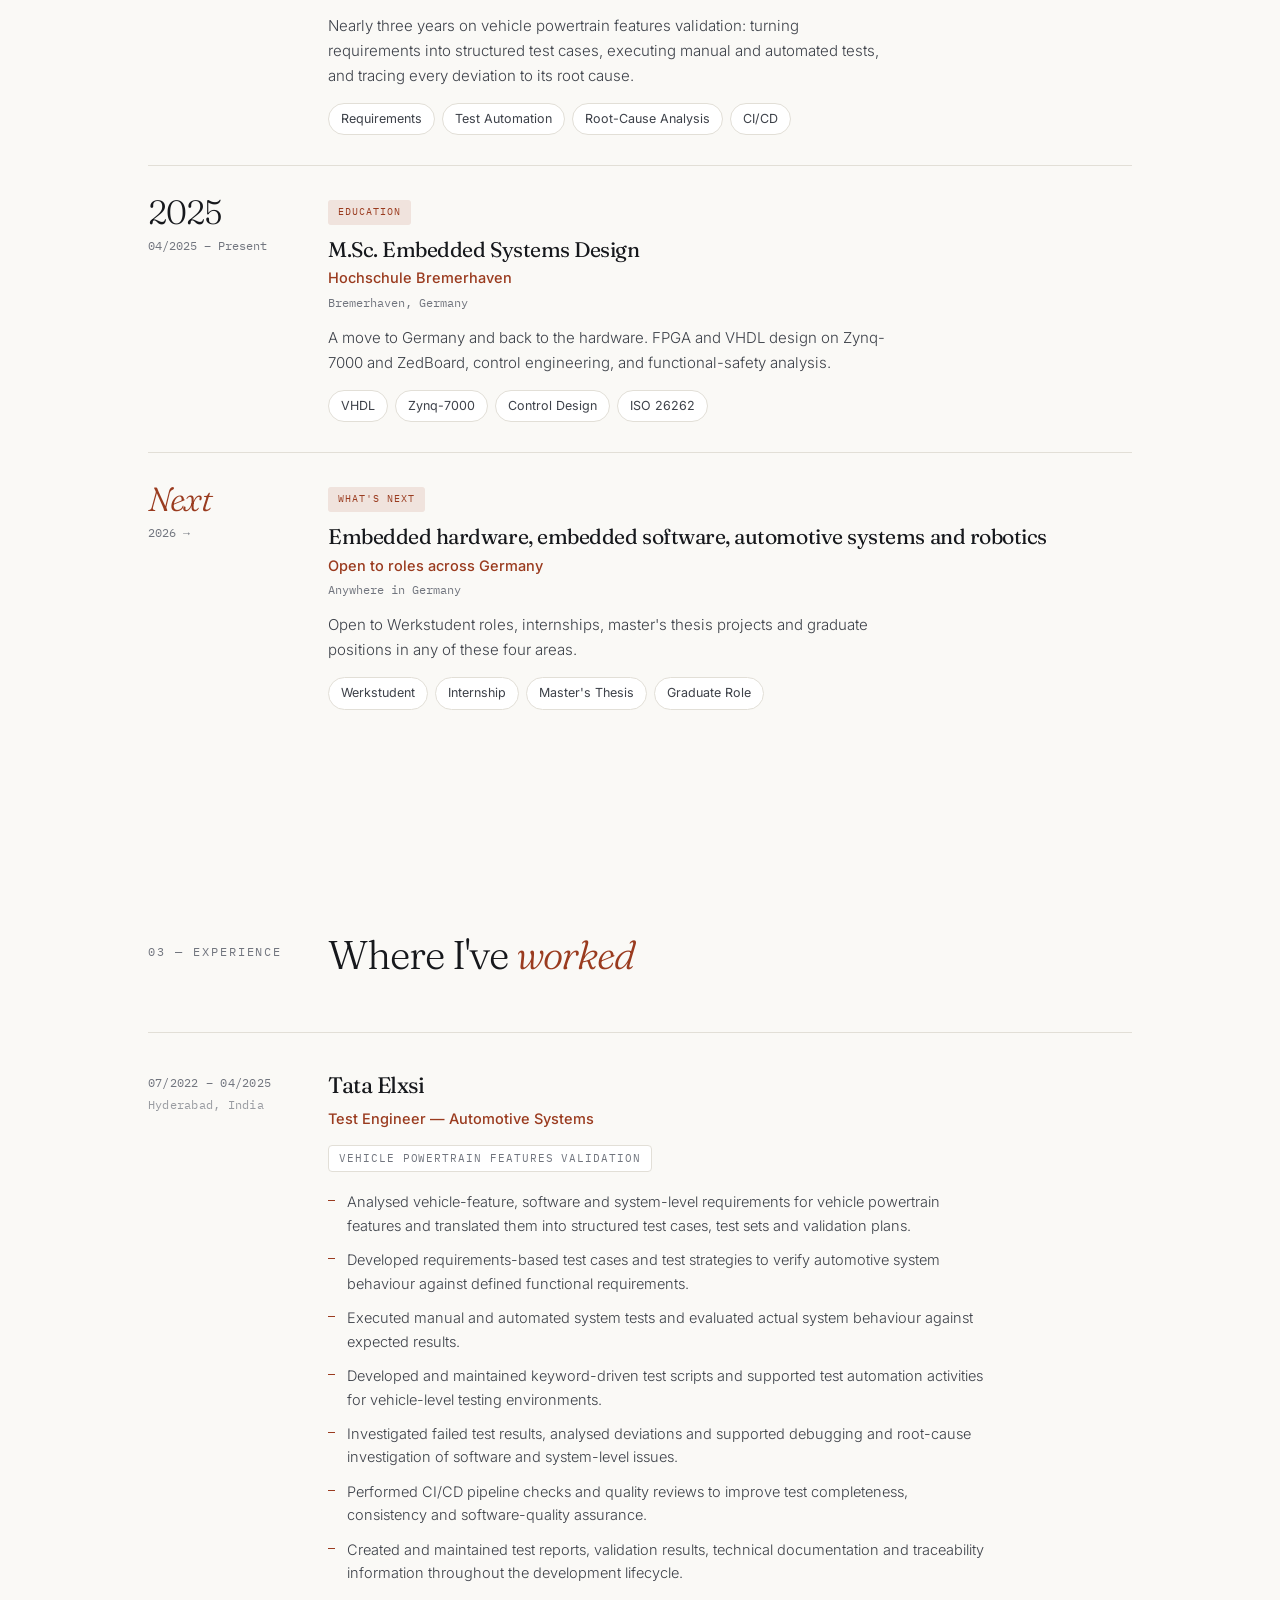
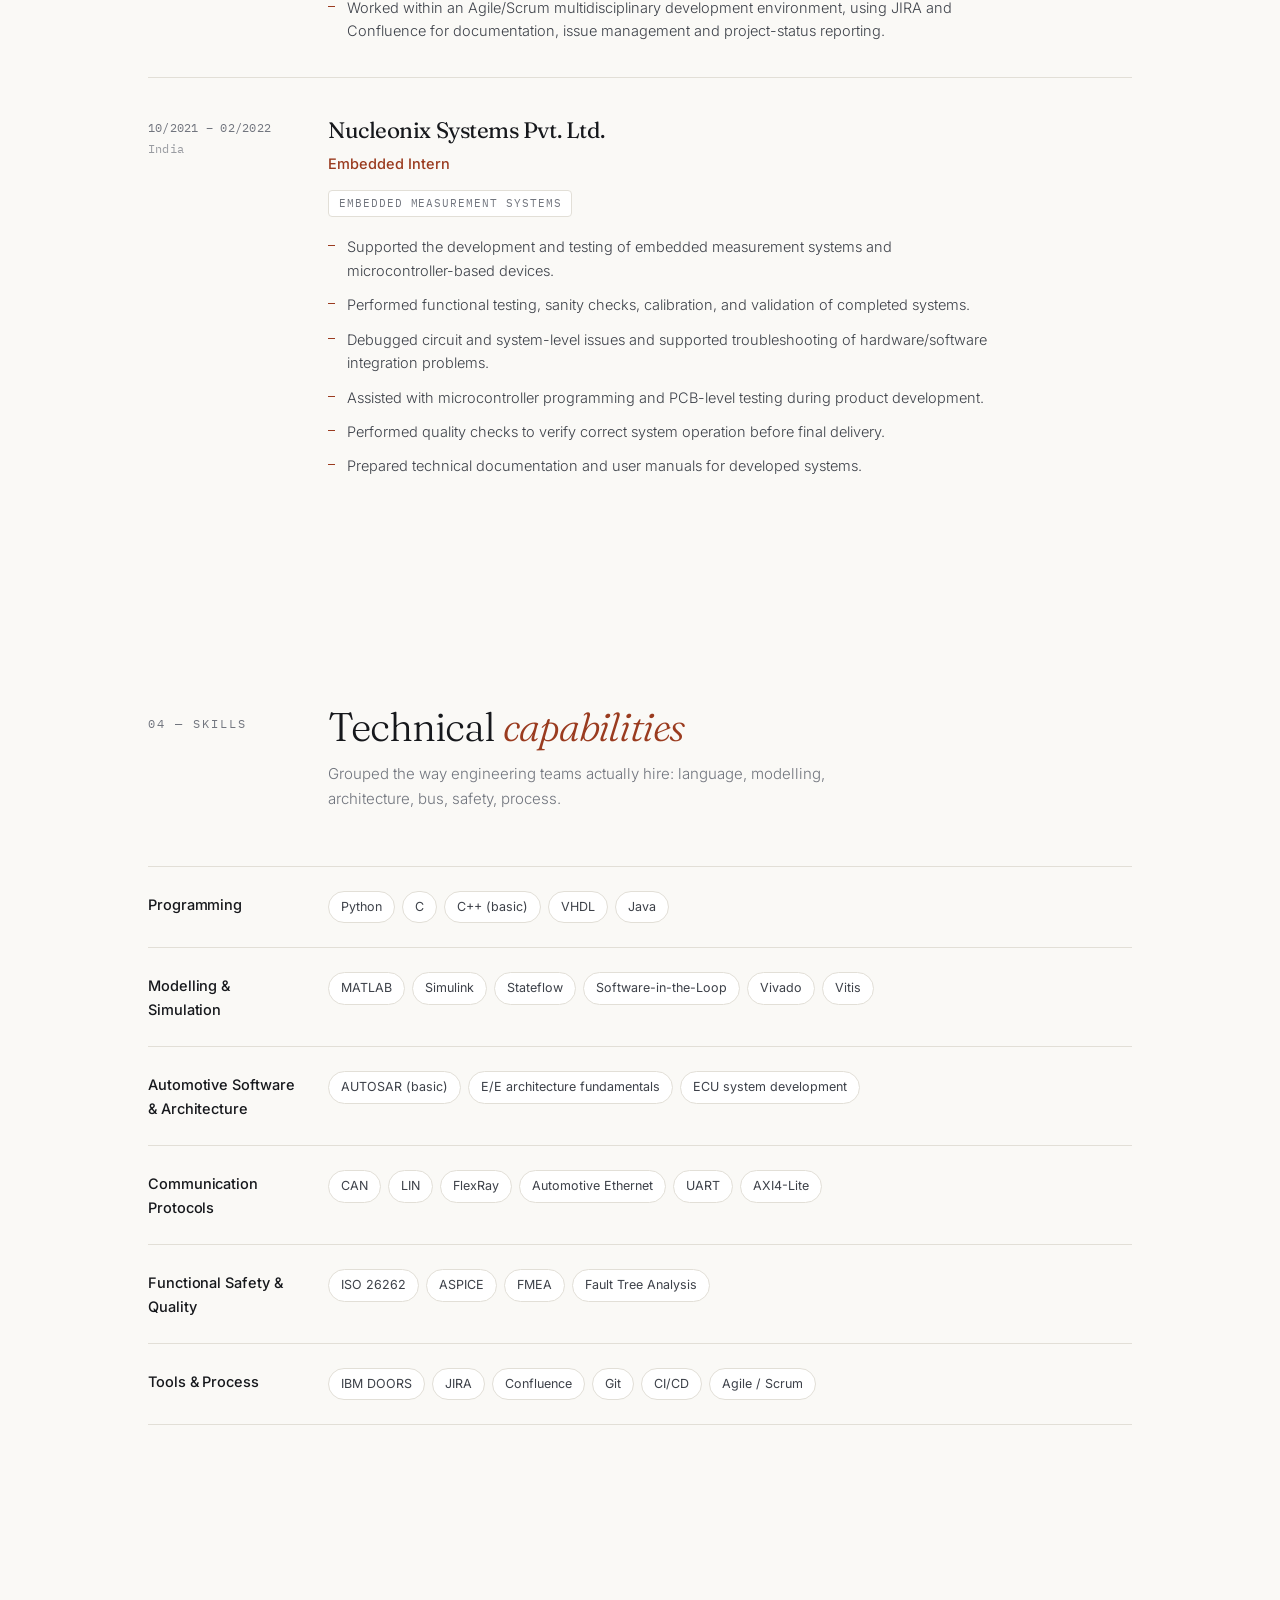
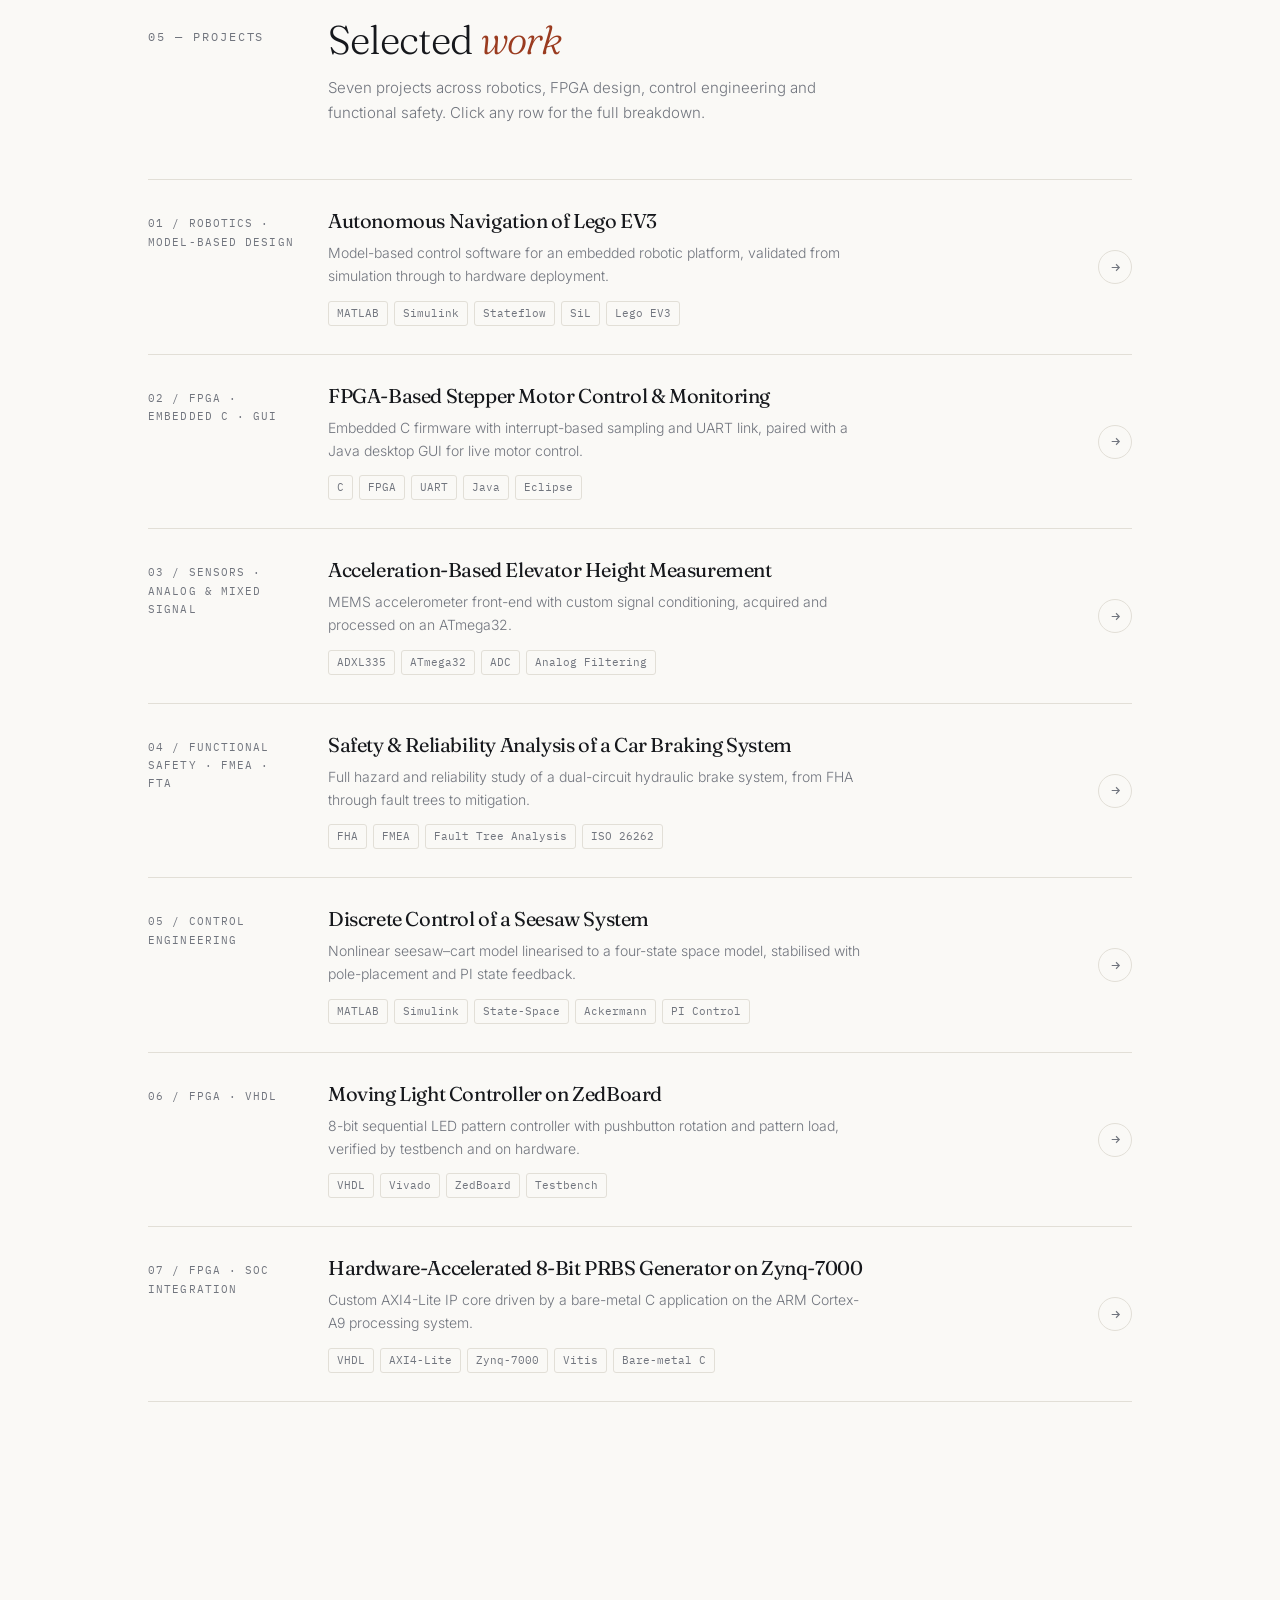
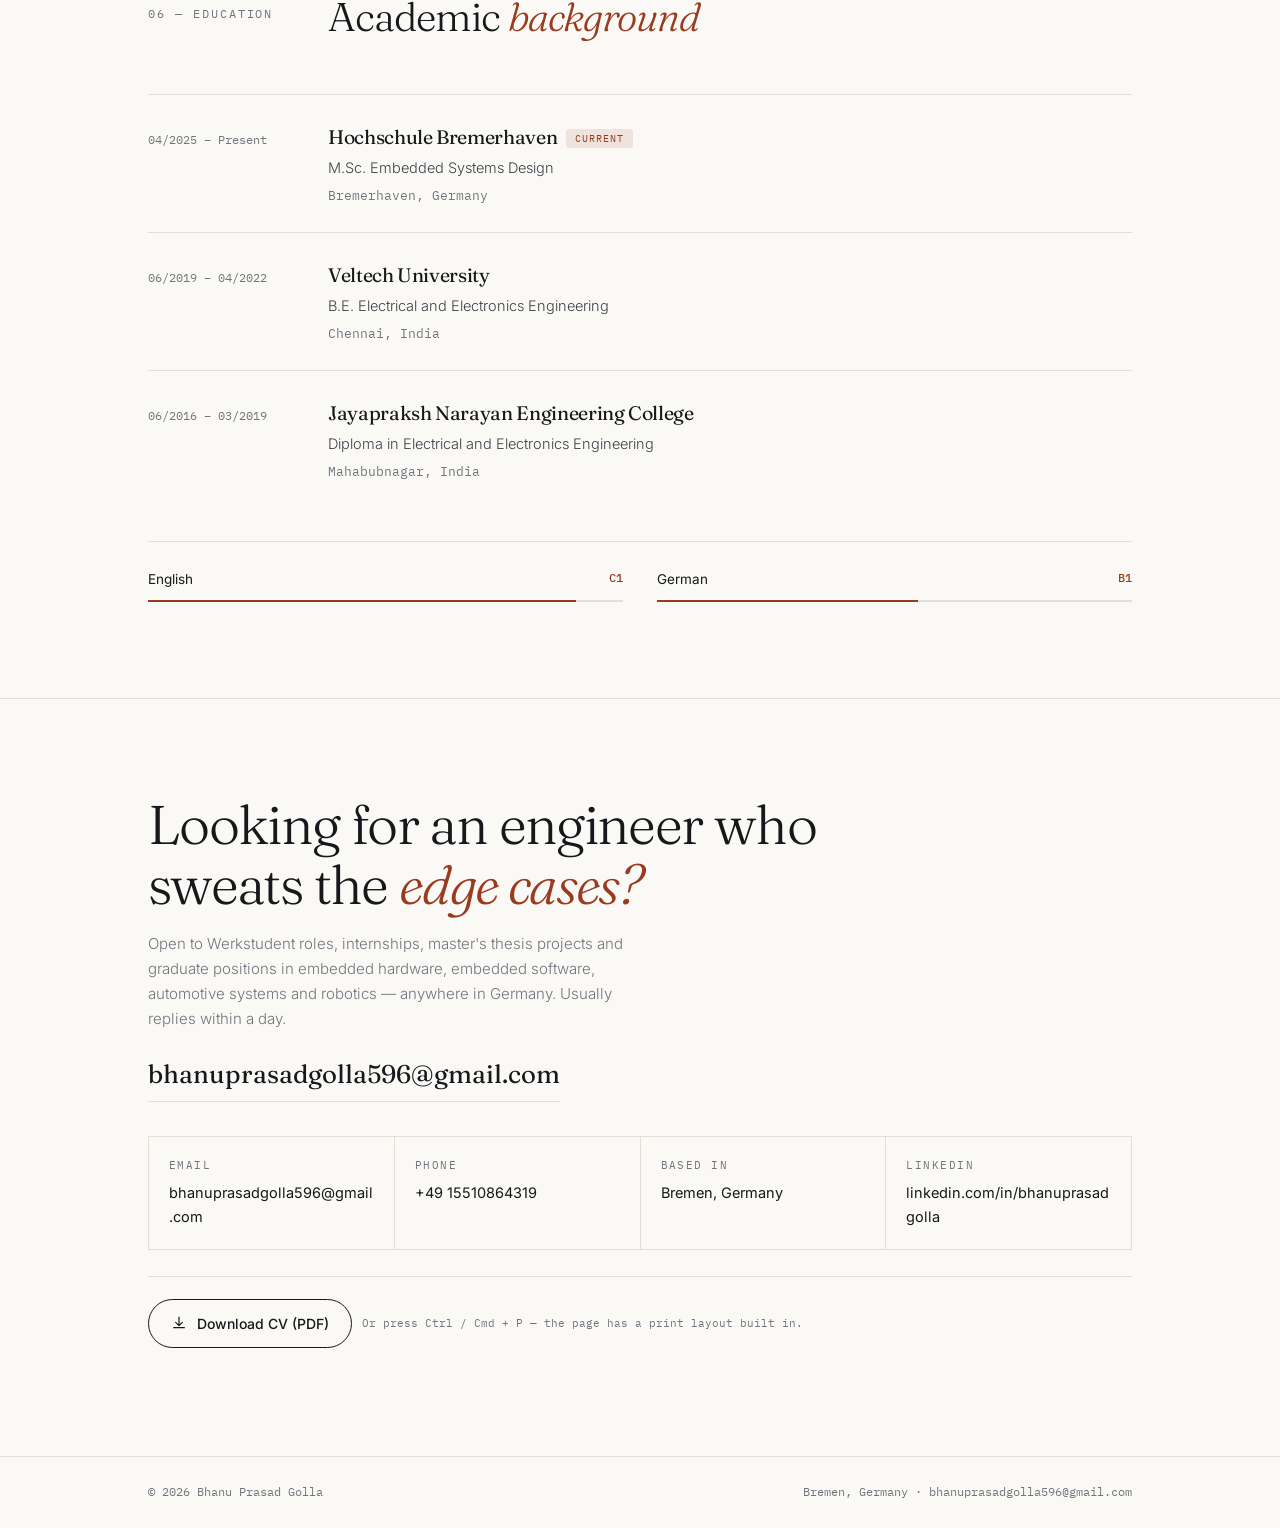
==== commit 2558702e: "Fix asset paths and add missing webfonts The previous upload placed content.js, fonts.css and the ph" ====
--- a/index.html
+++ b/index.html
@@ -140,60 +140,7 @@
   :root{--ink-3:#5a5e66;--rule:#c8c4ba}
 }
 
-/* ---------- print: Ctrl+P produces a clean, compact CV ---------- */
-@media print{
-  @page{margin:12mm 11mm}
-  html,body{background:#fff !important;color:#000;font-size:9.8pt;line-height:1.42}
-  /* use the full page width: the screen gutters and max-width waste a third of it */
-  .wrap{max-width:none !important;padding-inline:0 !important;width:100% !important}
-  nav,.burger,.nlinks,.hcta,.rule,.mq,.skip,.modal,.go,.cvbar,.avail,.scrollcue{display:none !important}
-
-  /* hero: compact two-column band instead of a full screen */
-  header{padding:0 0 10pt !important;min-height:0 !important}
-  .hgrid{grid-template-columns:1fr 104px !important;gap:16pt !important;align-items:start !important}
-  h1{font-size:23pt !important;margin-bottom:6pt;letter-spacing:-.03em}
-  h1 .ln i{transform:none !important;animation:none !important}
-  .role-line{font-size:10.5pt;margin-bottom:5pt;max-width:none}
-  .loc{margin-bottom:0;font-size:8.6pt}
-  .hphoto{width:104px !important;order:0 !important}
-  .hphoto .f{filter:none !important;box-shadow:none !important;border:1px solid #ccc}
-  .hphoto img{aspect-ratio:3/3.4}
-  .hphoto .tick{display:none}
-
-  /* sections: tighter, never split a record across pages */
-  section{padding:11pt 0 !important}
-  .shead{grid-template-columns:96px 1fr !important;gap:12pt !important;margin-bottom:11pt !important}
-  .about,.skrow,.job,.edu,.jrow{grid-template-columns:96px 1fr !important;gap:12pt !important}
-  h2{font-size:14pt !important;letter-spacing:-.02em}
-  .snum{font-size:8pt;padding-top:3pt}
-  .ssub{font-size:9.4pt;color:#333}
-  .about-body p.lead{font-size:11.5pt;margin-bottom:9pt}
-  .about-body p,.jnote,.job li{color:#222}
-  .facts{grid-template-columns:repeat(4,1fr) !important;margin-top:12pt}
-  .fact{padding:9pt 8pt}
-  .fact .v{font-size:15pt}
-  .job,.jrow,.edu,.skrow,.fact,.prow{break-inside:avoid;page-break-inside:avoid}
-  .job,.jrow{padding:12pt 0}
-  .job li,.jnote{font-size:9.4pt}
-  h2,h3,.shead{break-after:avoid;page-break-after:avoid}
-
-  /* projects: list them, drop the interactive affordances */
-  .prow{grid-template-columns:96px 1fr !important;padding:9pt 0;background:none !important}
-  .prow::before{display:none !important}
-  .prow p{font-size:9.4pt;color:#333}
-  .pill,.jtags span,.prow .st span{border:1px solid #bbb;background:#fff;color:#222}
-
-  /* contact: show real addresses, since a printed link is useless */
-  #contact{padding-bottom:0}
-  .cbig{font-size:17pt !important;margin-bottom:8pt}
-  .cmail{font-size:12pt;margin:8pt 0 10pt;border-bottom:1px solid #999}
-  a{color:#000;text-decoration:none}
-  .clist a::after{content:" — " attr(href);font-size:8pt;color:#555;word-break:break-all}
-  .clist a[href^="#"]::after{content:""}
-  .clist a[href^="mailto:"]::after,.clist a[href^="tel:"]::after{content:""}
-  footer{border-top:1px solid #ccc;padding:7pt 0 0;font-size:8pt;color:#444}
-  [data-reveal]{opacity:1 !important;transform:none !important}
-}
+
 
 /* ---------- nav ---------- */
 nav{position:fixed;top:0;left:0;right:0;z-index:100;transition:.4s cubic-bezier(.19,1,.22,1)}
@@ -416,6 +363,61 @@
   header{padding:128px 0 68px}
   section{padding:68px 0}
   .mbox{padding:30px 22px}
+}
+
+/* ---------- print: Ctrl+P produces a clean, compact CV ---------- */
+@media print{
+  @page{margin:12mm 11mm}
+  html,body{background:#fff !important;color:#000;font-size:9.8pt;line-height:1.42}
+  /* use the full page width: the screen gutters and max-width waste a third of it */
+  .wrap{max-width:none !important;padding-inline:0 !important;width:100% !important}
+  nav,.burger,.nlinks,.hcta,.rule,.mq,.skip,.modal,.go,.cvbar,.avail,.scrollcue{display:none !important}
+
+  /* hero: compact two-column band instead of a full screen */
+  header{padding:0 0 10pt !important;min-height:0 !important}
+  .hgrid{grid-template-columns:1fr 104px !important;gap:16pt !important;align-items:start !important}
+  h1{font-size:23pt !important;margin-bottom:6pt;letter-spacing:-.03em}
+  h1 .ln i{transform:none !important;animation:none !important}
+  .role-line{font-size:10.5pt;margin-bottom:5pt;max-width:none}
+  .loc{margin-bottom:0;font-size:8.6pt}
+  .hphoto{width:104px !important;order:0 !important}
+  .hphoto .f{filter:none !important;box-shadow:none !important;border:1px solid #ccc}
+  .hphoto img{aspect-ratio:3/3.4}
+  .hphoto .tick{display:none}
+
+  /* sections: tighter, never split a record across pages */
+  section{padding:11pt 0 !important}
+  .shead{grid-template-columns:96px 1fr !important;gap:12pt !important;margin-bottom:11pt !important}
+  .about,.skrow,.job,.edu,.jrow{grid-template-columns:96px 1fr !important;gap:12pt !important}
+  h2{font-size:14pt !important;letter-spacing:-.02em}
+  .snum{font-size:8pt;padding-top:3pt}
+  .ssub{font-size:9.4pt;color:#333}
+  .about-body p.lead{font-size:11.5pt;margin-bottom:9pt}
+  .about-body p,.jnote,.job li{color:#222}
+  .facts{grid-template-columns:repeat(4,1fr) !important;margin-top:12pt}
+  .fact{padding:9pt 8pt}
+  .fact .v{font-size:15pt}
+  .job,.jrow,.edu,.skrow,.fact,.prow{break-inside:avoid;page-break-inside:avoid}
+  .job,.jrow{padding:12pt 0}
+  .job li,.jnote{font-size:9.4pt}
+  h2,h3,.shead{break-after:avoid;page-break-after:avoid}
+
+  /* projects: list them, drop the interactive affordances */
+  .prow{grid-template-columns:96px 1fr !important;padding:9pt 0;background:none !important}
+  .prow::before{display:none !important}
+  .prow p{font-size:9.4pt;color:#333}
+  .pill,.jtags span,.prow .st span{border:1px solid #bbb;background:#fff;color:#222}
+
+  /* contact: show real addresses, since a printed link is useless */
+  #contact{padding-bottom:0}
+  .cbig{font-size:17pt !important;margin-bottom:8pt}
+  .cmail{font-size:12pt;margin:8pt 0 10pt;border-bottom:1px solid #999}
+  a{color:#000;text-decoration:none}
+  .clist a::after{content:" — " attr(href);font-size:8pt;color:#555;word-break:break-all}
+  .clist a[href^="#"]::after{content:""}
+  .clist a[href^="mailto:"]::after,.clist a[href^="tel:"]::after{content:""}
+  footer{border-top:1px solid #ccc;padding:7pt 0 0;font-size:8pt;color:#444}
+  [data-reveal]{opacity:1 !important;transform:none !important}
 }
 </style>
 </head>
--- a/assets/fonts.css
+++ b/assets/fonts.css
@@ -0,0 +1,19 @@
+/* Self-hosted webfonts (SIL Open Font License).
+   Same-origin: no third-party request, no Google Fonts dependency,
+   and no GDPR transfer question for EU hosting.
+   Subset to only the three families this site uses. */
+
+@font-face{font-family:'Fraunces';font-style:normal;font-weight:300;font-display:swap;src:url('./fonts/fraunces-300.woff2') format('woff2');}
+@font-face{font-family:'Fraunces';font-style:normal;font-weight:400;font-display:swap;src:url('./fonts/fraunces-400.woff2') format('woff2');}
+@font-face{font-family:'Fraunces';font-style:normal;font-weight:500;font-display:swap;src:url('./fonts/fraunces-500.woff2') format('woff2');}
+@font-face{font-family:'Fraunces';font-style:normal;font-weight:600;font-display:swap;src:url('./fonts/fraunces-600.woff2') format('woff2');}
+@font-face{font-family:'Inter';font-style:normal;font-weight:300;font-display:swap;src:url('./fonts/inter-300.woff2') format('woff2');}
+@font-face{font-family:'Inter';font-style:normal;font-weight:400;font-display:swap;src:url('./fonts/inter-400.woff2') format('woff2');}
+@font-face{font-family:'Inter';font-style:normal;font-weight:500;font-display:swap;src:url('./fonts/inter-500.woff2') format('woff2');}
+@font-face{font-family:'Inter';font-style:normal;font-weight:600;font-display:swap;src:url('./fonts/inter-600.woff2') format('woff2');}
+@font-face{font-family:'IBM Plex Mono';font-style:normal;font-weight:400;font-display:swap;src:url('./fonts/ibm-plex-mono-400.woff2') format('woff2');}
+@font-face{font-family:'IBM Plex Mono';font-style:normal;font-weight:500;font-display:swap;src:url('./fonts/ibm-plex-mono-500.woff2') format('woff2');}
+@font-face{font-family:'Fraunces';font-style:italic;font-weight:300;font-display:swap;src:url('./fonts/fraunces-300-italic.woff2') format('woff2');}
+@font-face{font-family:'Fraunces';font-style:italic;font-weight:400;font-display:swap;src:url('./fonts/fraunces-400-italic.woff2') format('woff2');}
+@font-face{font-family:'Fraunces';font-style:italic;font-weight:500;font-display:swap;src:url('./fonts/fraunces-500-italic.woff2') format('woff2');}
+@font-face{font-family:'Fraunces';font-style:italic;font-weight:600;font-display:swap;src:url('./fonts/fraunces-600-italic.woff2') format('woff2');}
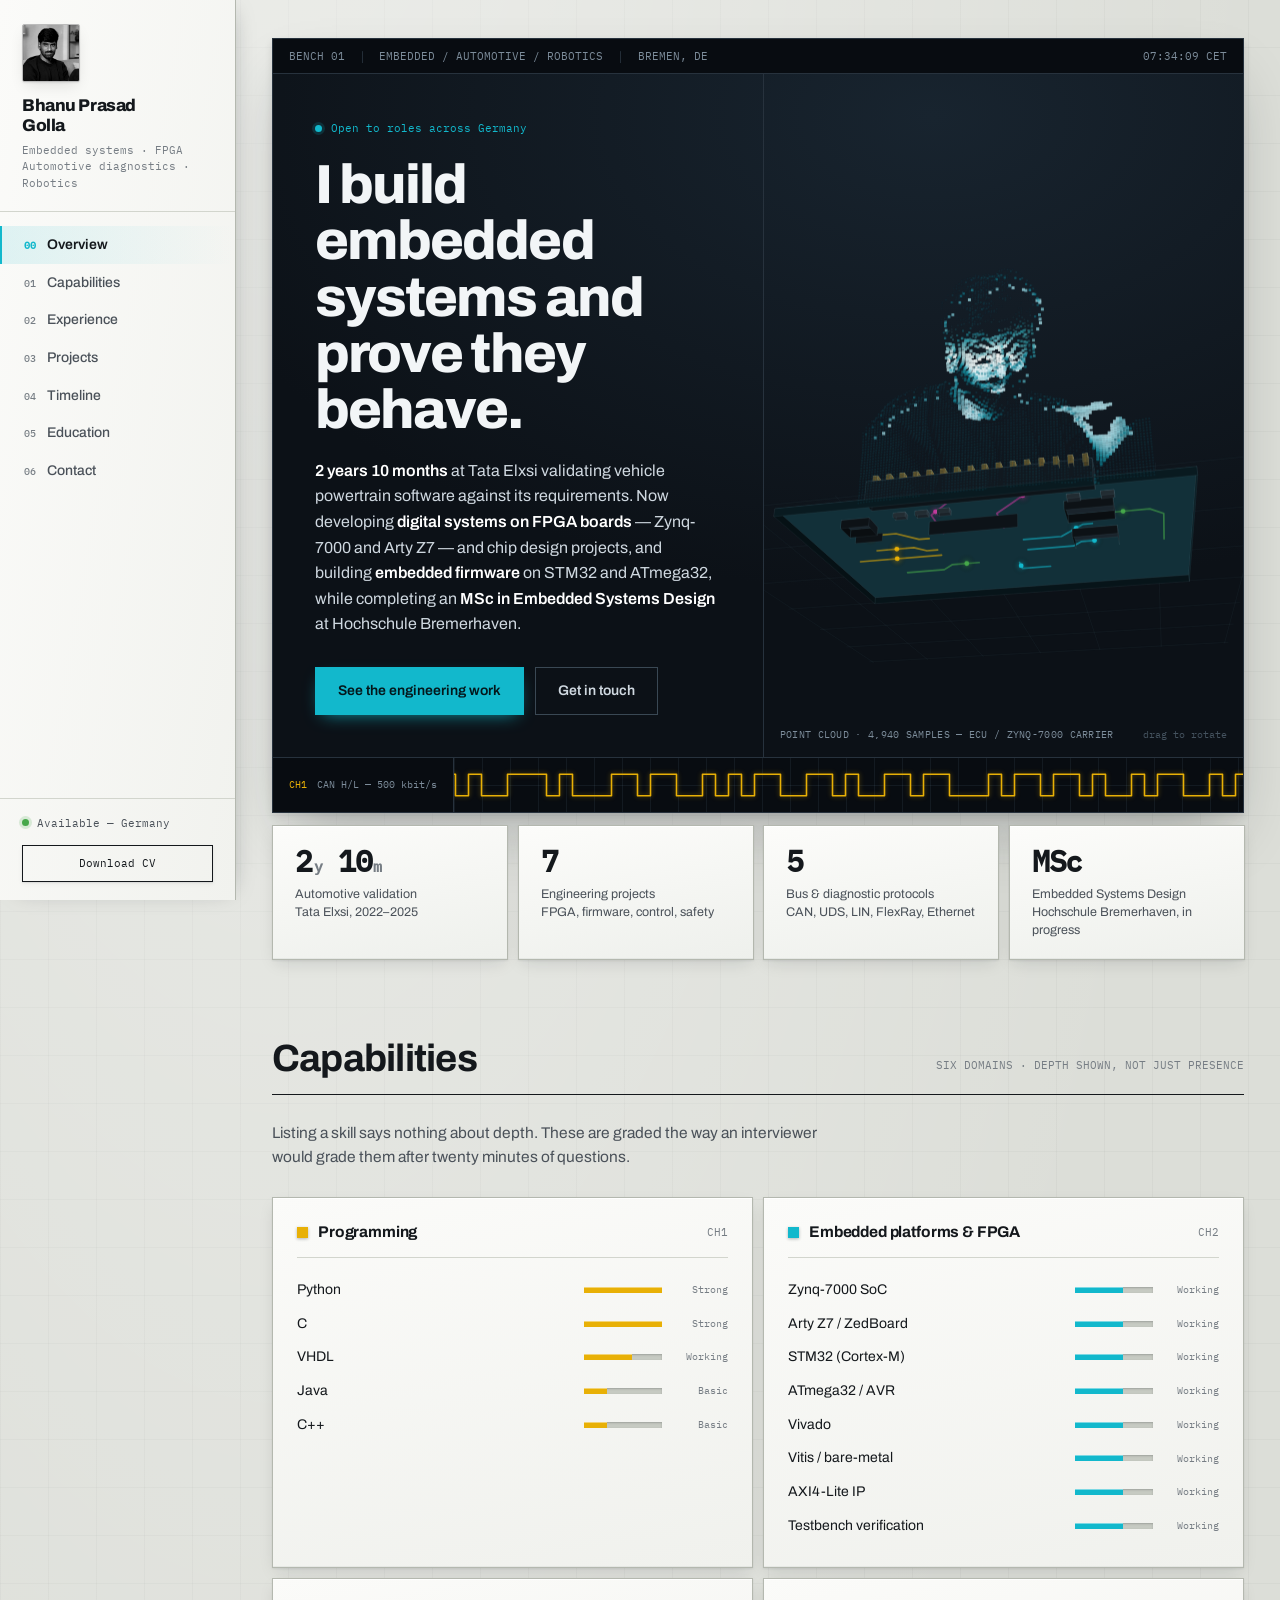
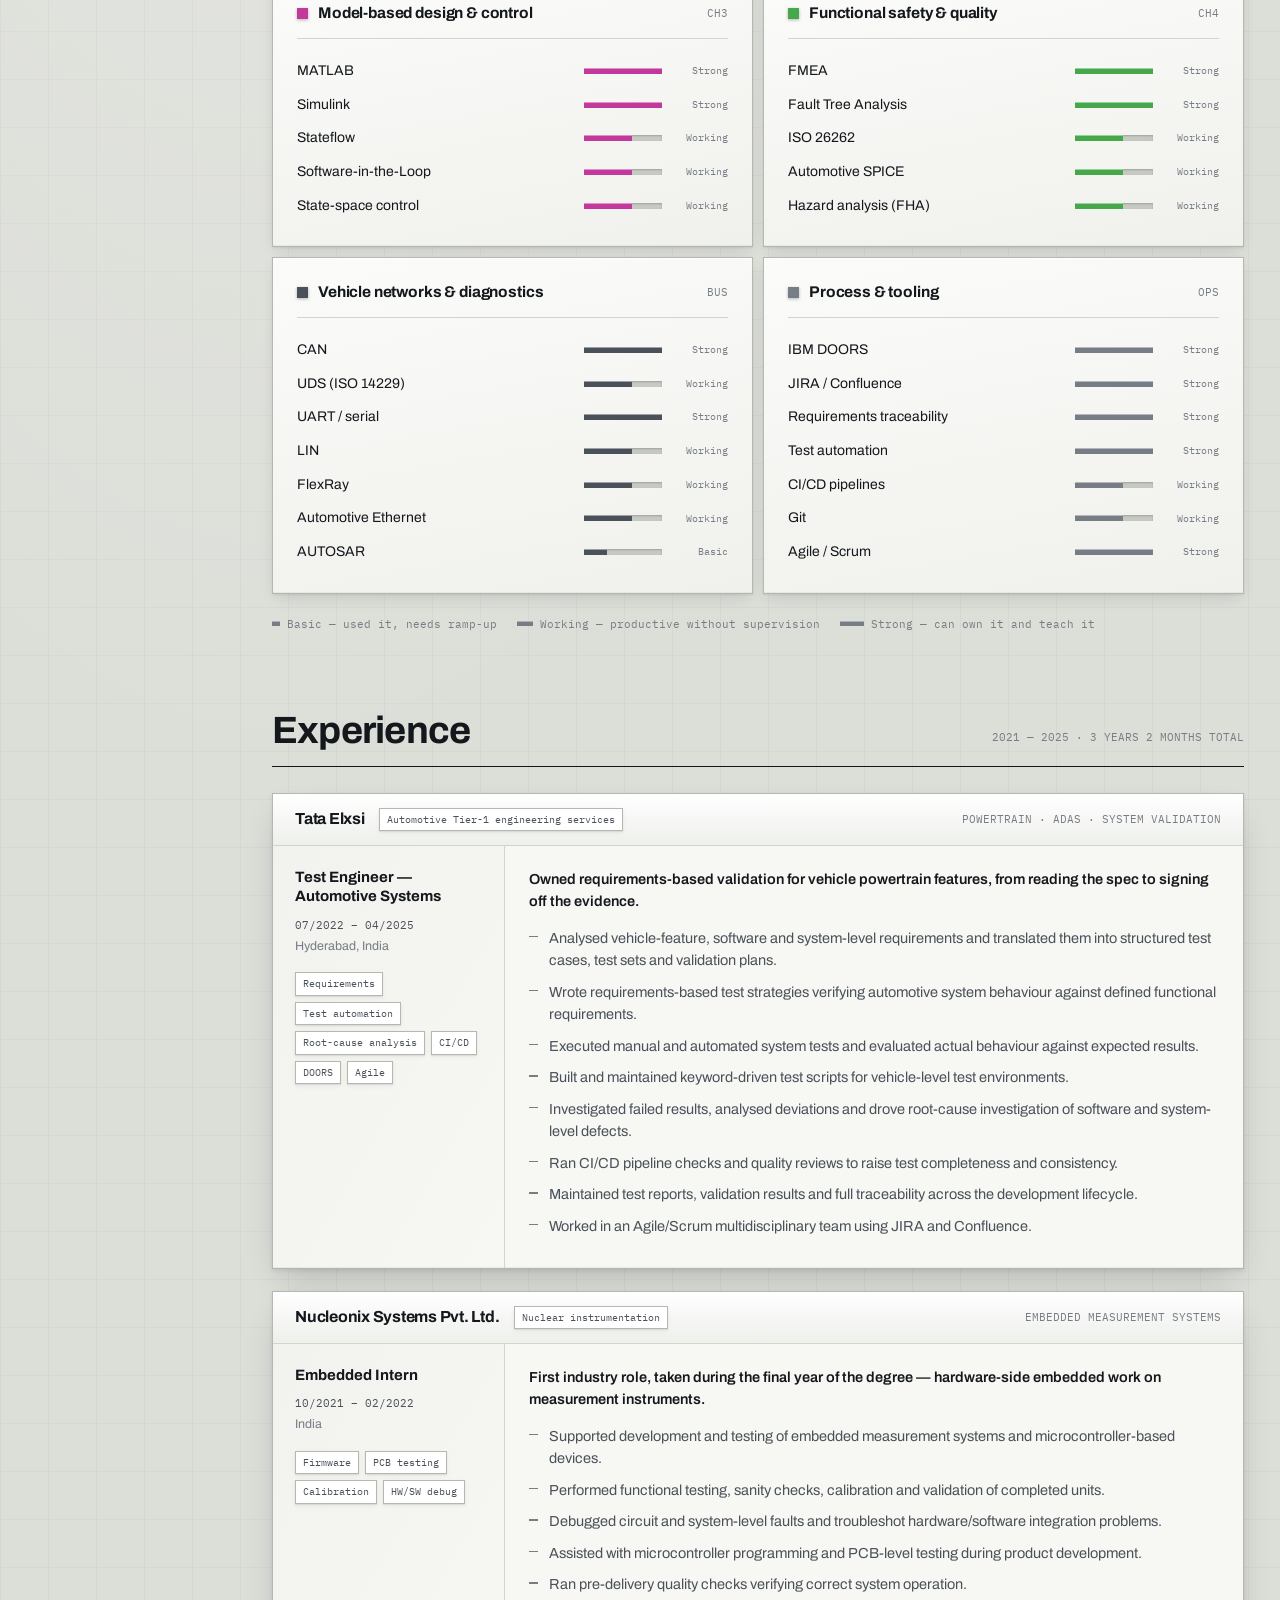
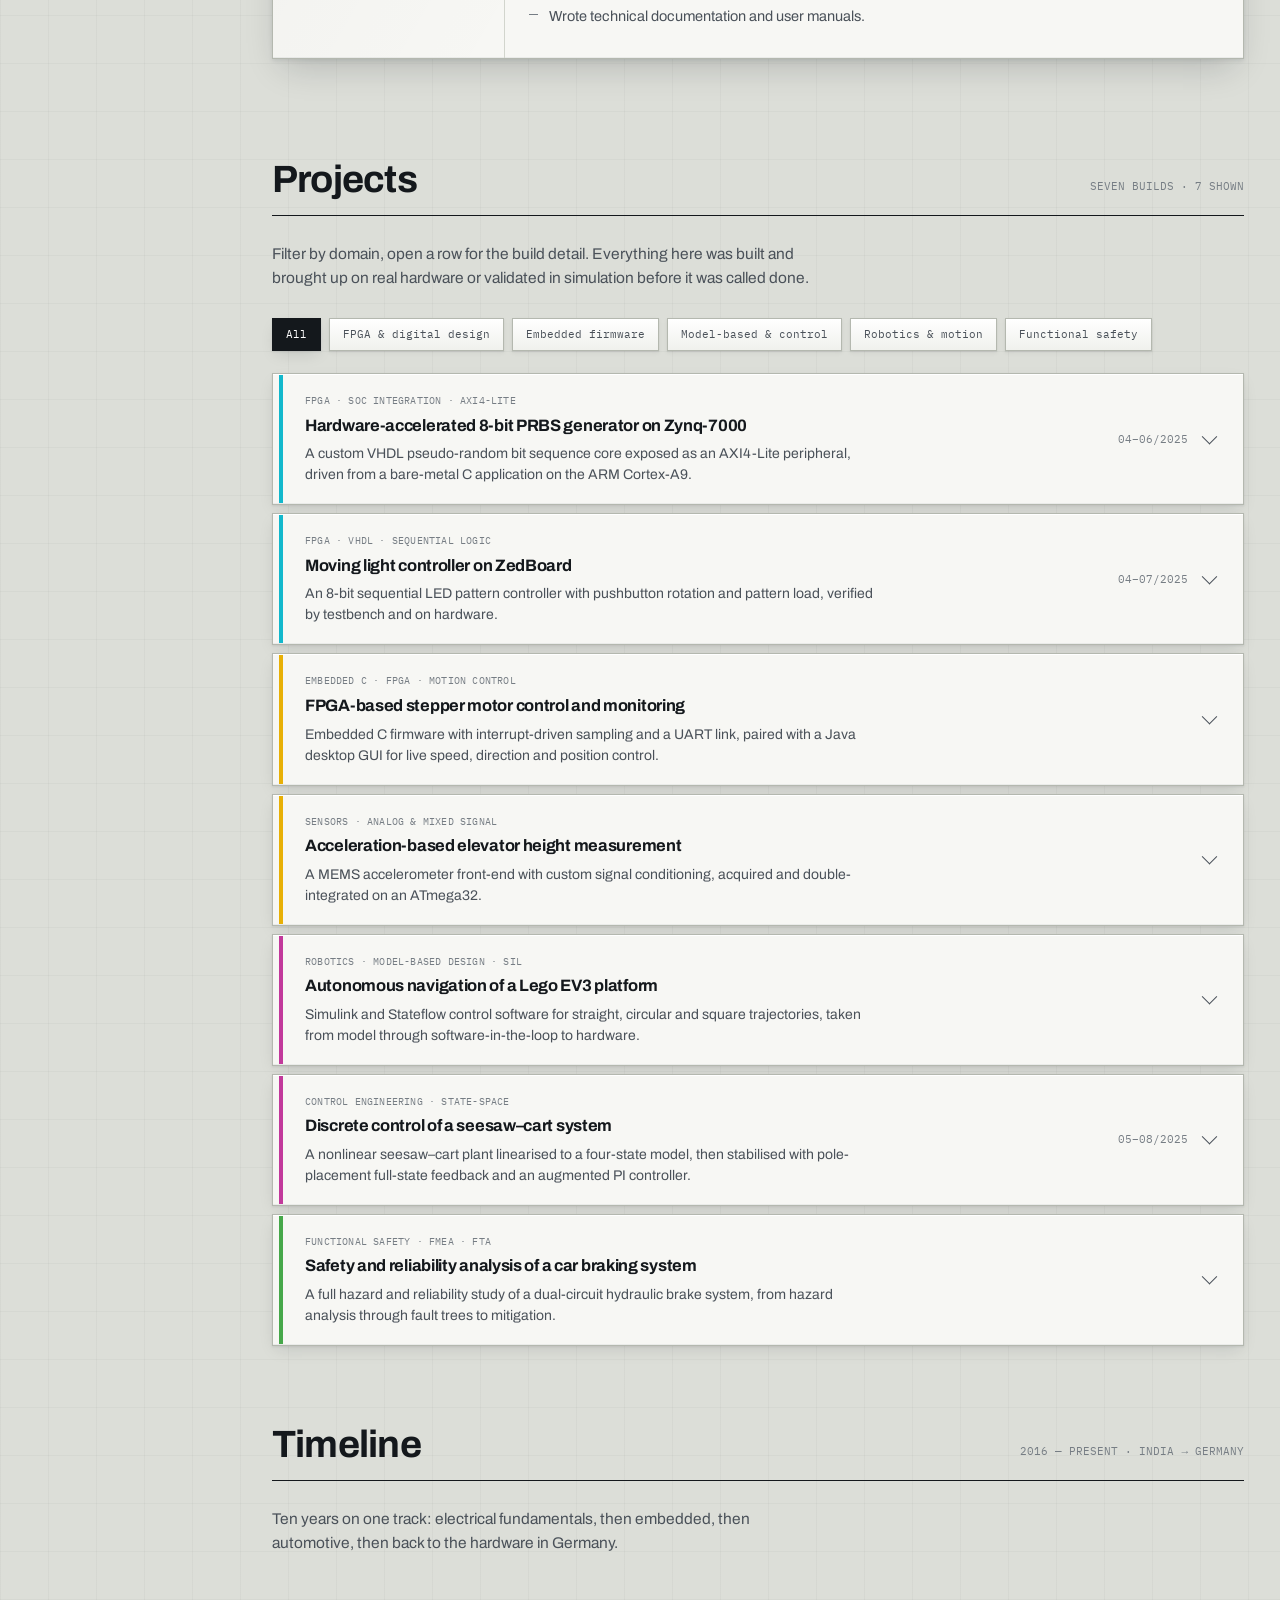
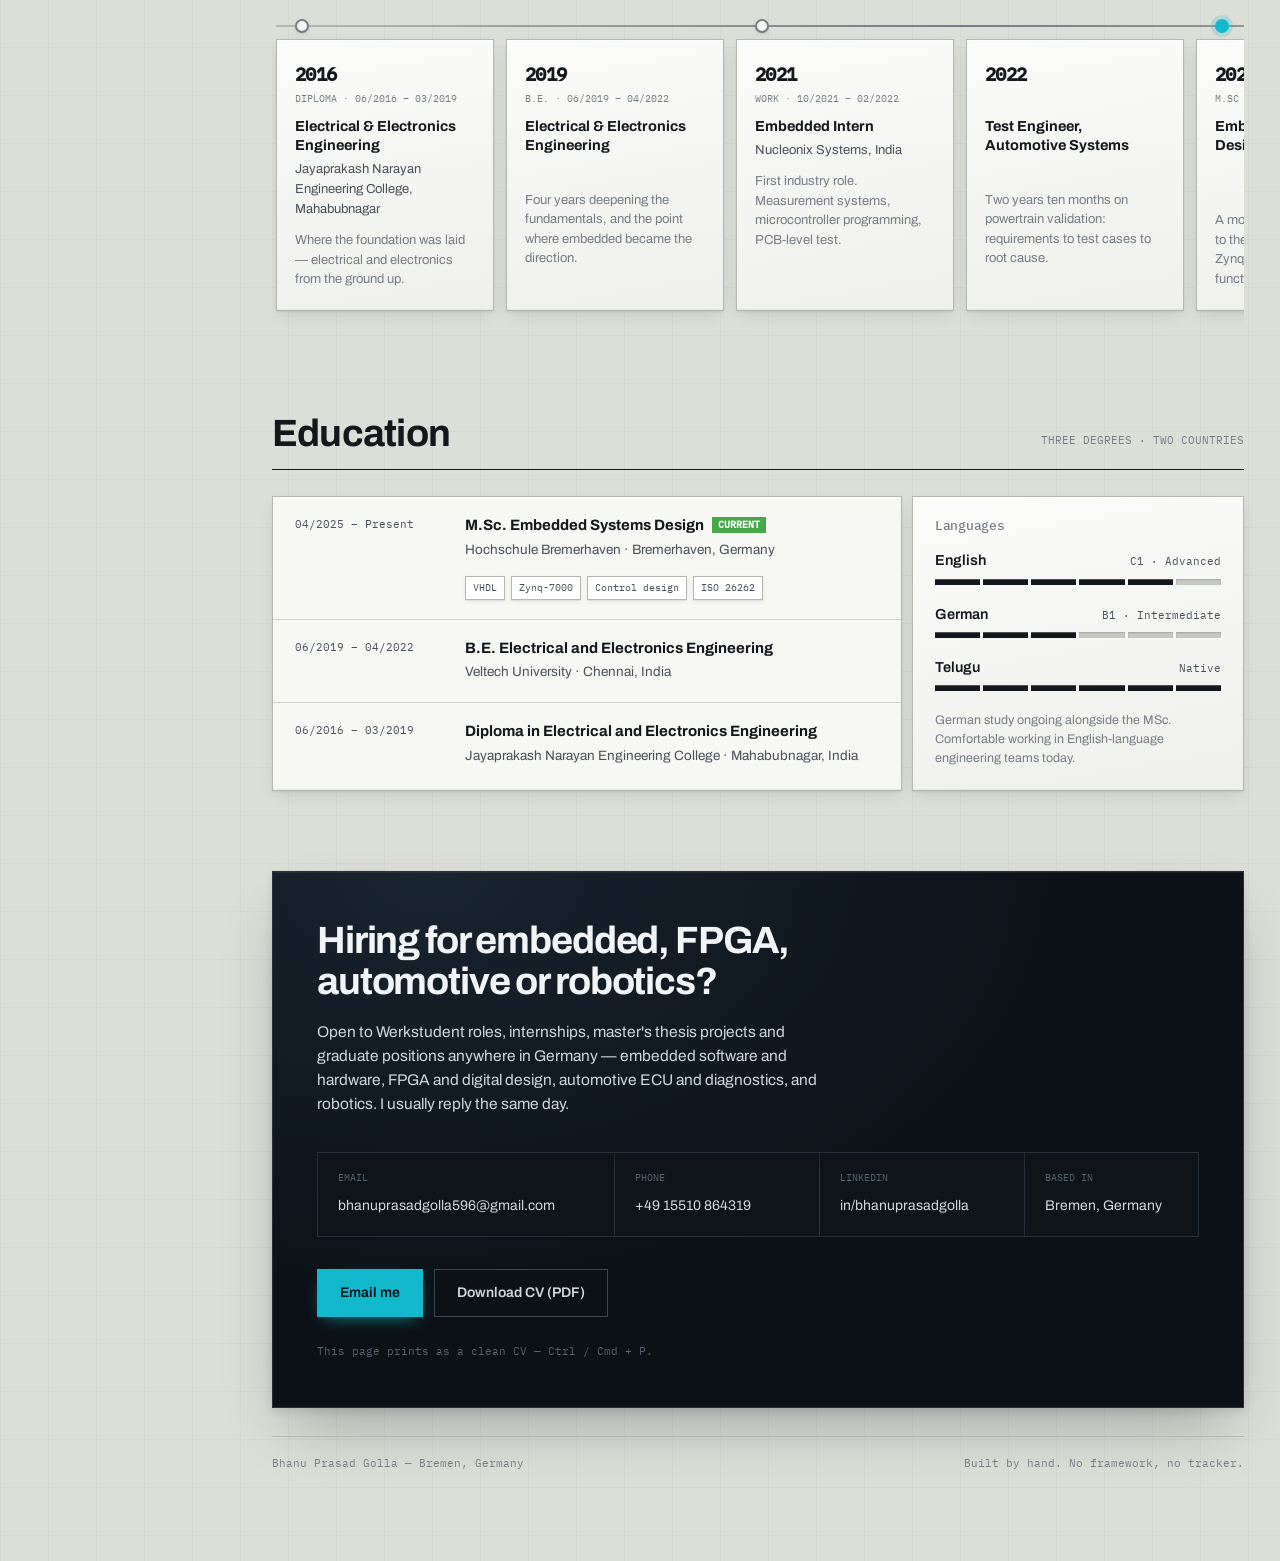
==== commit ef9fdf06: "Redesign portfolio as a 3D engineering dashboard Replaces the editorial single-column layout with an" ====
--- a/index.html
+++ b/index.html
@@ -4,32 +4,42 @@
 <meta charset="utf-8">
 <meta name="viewport" content="width=device-width, initial-scale=1">
 <title>Bhanu Prasad Golla — Embedded Systems &amp; Automotive Software Engineer</title>
-<meta name="description" content="MSc Embedded Systems Design with nearly three years of automotive validation at Tata Elxsi. Open to Werkstudent, internship, thesis and graduate roles across Germany.">
+<meta name="description" content="Embedded systems and automotive software engineer. Powertrain validation at Tata Elxsi, CAN and UDS diagnostics, FPGA and digital design on Zynq-7000 and Arty Z7, embedded firmware on STM32 and ATmega32. MSc Embedded Systems Design, Hochschule Bremerhaven.">
+
+<!--
+  ============================================================
+  NUMBERS TO ADD — only you can supply these. Search "METRIC:"
+    METRIC:TESTCASES   test cases authored at Tata Elxsi
+    METRIC:ECUS        ECUs / vehicle variants covered
+    METRIC:DEFECTS     defects found & root-caused
+    METRIC:AUTOMATION  % or hours of manual test effort removed
+  ============================================================
+-->
+
 <meta name="author" content="Bhanu Prasad Golla">
 <meta name="robots" content="index, follow">
-<meta name="theme-color" content="#faf9f6">
-
-<!-- ===================================================================
-     DEPLOYMENT: replace this one URL with your real domain once you
-     have it, then update sitemap.xml and robots.txt to match.
-     Everything else works unchanged.
-     =================================================================== -->
-<link rel="canonical" href="https://bhanuprasadgolla.de/">
-
-<!-- Open Graph (LinkedIn, Slack, WhatsApp link previews) -->
+<meta name="theme-color" content="#dcded8">
+
+<link rel="canonical" href="https://bhanu-prasad-golla.github.io/">
+
+<!-- Link previews: LinkedIn, Slack, WhatsApp -->
 <meta property="og:type" content="profile">
 <meta property="og:title" content="Bhanu Prasad Golla — Embedded Systems &amp; Automotive Software Engineer">
-<meta property="og:description" content="Embedded systems and automotive software engineer based in Bremen. Vehicle powertrain features validation, embedded C and Python, FPGA and functional safety. Open to Werkstudent, internship, master&#39;s thesis and graduate roles anywhere in Germany.">
-<meta property="og:url" content="https://bhanuprasadgolla.de/">
-<meta property="og:image" content="https://bhanuprasadgolla.de/assets/bhanu-portrait.jpg">
-<meta property="og:image:alt" content="Portrait of Bhanu Prasad Golla">
+<meta property="og:description" content="Embedded systems engineer in Bremen. 2 years 10 months of automotive powertrain validation at Tata Elxsi; now FPGA and digital design on Zynq-7000 and Arty Z7, and embedded firmware on STM32 and ATmega32. Open to roles across Germany.">
+<meta property="og:url" content="https://bhanu-prasad-golla.github.io/">
+<meta property="og:image" content="https://bhanu-prasad-golla.github.io/assets/og-image.jpg">
+<meta property="og:image:width" content="1200">
+<meta property="og:image:height" content="627">
+<meta property="og:image:type" content="image/jpeg">
+<meta property="og:image:alt" content="Bhanu Prasad Golla — Embedded Systems and Automotive Software Engineer">
 <meta property="og:locale" content="en_GB">
 <meta property="profile:first_name" content="Bhanu Prasad">
 <meta property="profile:last_name" content="Golla">
 <meta name="twitter:card" content="summary_large_image">
 <meta name="twitter:title" content="Bhanu Prasad Golla — Embedded Systems &amp; Automotive Software Engineer">
-<meta name="twitter:description" content="Embedded systems and automotive software engineer in Bremen. Open to Werkstudent, internship, thesis and graduate roles across Germany.">
-<meta name="twitter:image" content="https://bhanuprasadgolla.de/assets/bhanu-portrait.jpg">
+<meta name="twitter:description" content="Embedded systems engineer in Bremen. Automotive validation, FPGA and digital design, embedded firmware. Open to roles across Germany.">
+<meta name="twitter:image" content="https://bhanu-prasad-golla.github.io/assets/og-image.jpg">
+<meta name="twitter:image:alt" content="Bhanu Prasad Golla — Embedded Systems and Automotive Software Engineer">
 
 <link rel="icon" href="favicon.svg" type="image/svg+xml">
 <link rel="apple-touch-icon" href="apple-touch-icon.png">
@@ -45,11 +55,11 @@
   "givenName": "Bhanu Prasad",
   "familyName": "Golla",
   "jobTitle": "Embedded Systems & Automotive Software Engineer",
-  "description": "MSc Embedded Systems Design student with nearly three years of experience in automotive software and system testing, requirements-based validation and debugging for vehicle powertrain features.",
+  "description": "MSc Embedded Systems Design student with 2 years 10 months of automotive software and system testing, requirements-based validation and debugging for vehicle powertrain features; now working on FPGA and digital design and embedded firmware.",
   "email": "mailto:bhanuprasadgolla596@gmail.com",
   "telephone": "+49 15510864319",
-  "image": "https://bhanuprasadgolla.de/assets/bhanu-portrait.jpg",
-  "url": "https://bhanuprasadgolla.de/",
+  "image": "https://bhanu-prasad-golla.github.io/assets/og-image.jpg",
+  "url": "https://bhanu-prasad-golla.github.io/",
   "sameAs": ["https://linkedin.com/in/bhanuprasadgolla"],
   "address": {
     "@type": "PostalAddress",
@@ -58,14 +68,18 @@
   },
   "knowsLanguage": [
     { "@type": "Language", "name": "English", "alternateName": "en" },
-    { "@type": "Language", "name": "German", "alternateName": "de" }
+    { "@type": "Language", "name": "German", "alternateName": "de" },
+    { "@type": "Language", "name": "Telugu", "alternateName": "te" }
   ],
   "knowsAbout": [
-    "Embedded Systems", "Embedded Hardware", "Embedded Software", "Robotics", "Automotive Software Testing", "Requirements-Based Validation",
-    "Vehicle Powertrain Features Validation", "Python", "C", "VHDL",
-    "MATLAB", "Simulink", "Stateflow", "CAN", "LIN", "FlexRay", "Automotive Ethernet",
-    "AUTOSAR", "ISO 26262", "ASPICE", "FMEA", "Fault Tree Analysis",
-    "FPGA", "Zynq-7000", "IBM DOORS", "CI/CD"
+    "Embedded Systems", "Embedded Hardware", "Embedded Software", "Embedded Firmware",
+    "FPGA", "Digital Design", "VHDL", "Zynq-7000", "Arty Z7", "ZedBoard", "Vivado", "Vitis",
+    "AXI4-Lite", "Chip Design", "STM32", "ATmega32", "Bare-metal C",
+    "Automotive Software Testing", "Requirements-Based Validation",
+    "Vehicle Powertrain Features Validation", "UDS", "ISO 14229", "CAN", "LIN", "FlexRay",
+    "Automotive Ethernet", "AUTOSAR", "ISO 26262", "ASPICE", "FMEA", "Fault Tree Analysis",
+    "Robotics", "Control Engineering", "MATLAB", "Simulink", "Stateflow",
+    "Python", "C", "IBM DOORS", "CI/CD"
   ],
   "alumniOf": [
     {
@@ -80,7 +94,7 @@
     },
     {
       "@type": "CollegeOrUniversity",
-      "name": "Jayapraksh Narayan Engineering College",
+      "name": "Jayaprakash Narayan Engineering College",
       "address": { "@type": "PostalAddress", "addressLocality": "Mahabubnagar", "addressCountry": "IN" }
     }
   ],
@@ -92,579 +106,1454 @@
   },
   "seeks": {
     "@type": "Demand",
-    "name": "Werkstudent roles, internships, master's thesis projects and graduate positions in embedded hardware, embedded software, automotive systems and robotics, anywhere in Germany",
+    "name": "Werkstudent roles, internships, master's thesis projects and graduate positions in embedded hardware, embedded software, FPGA and digital design, automotive systems and robotics, anywhere in Germany",
     "availableAtOrFrom": { "@type": "Country", "name": "Germany" }
   }
 }
 </script>
 
-<link rel="preload" href="assets/fonts/fraunces-300.woff2" as="font" type="font/woff2" crossorigin>
-<link rel="preload" href="assets/fonts/inter-400.woff2" as="font" type="font/woff2" crossorigin>
-<link rel="stylesheet" href="assets/fonts.css">
+<link rel="preload" href="assets/fonts/ibm-plex-mono-400.woff2" as="font" type="font/woff2" crossorigin>
+<link rel="preconnect" href="https://fonts.googleapis.com">
+<link rel="preconnect" href="https://fonts.gstatic.com" crossorigin>
+<link href="https://fonts.googleapis.com/css2?family=Archivo:wght@400;500;600;700;800&display=swap" rel="stylesheet">
+
 <style>
+@font-face{ font-family:"IBM Plex Mono"; src:url("assets/fonts/ibm-plex-mono-400.woff2") format("woff2"); font-weight:400; font-style:normal; font-display:swap }
+@font-face{ font-family:"IBM Plex Mono"; src:url("assets/fonts/ibm-plex-mono-500.woff2") format("woff2"); font-weight:500; font-style:normal; font-display:swap }
+</style>
+<style>
+/* ============================================================
+   TOKENS — lab bench + instrument screen
+   ============================================================ */
 :root{
-  --paper:#faf9f6; --paper-2:#f3f1ec; --ink:#16181c; --ink-2:#3d4149; --ink-3:#71757e;
-  --rule:#e2dfd7; --accent:#9a3b1f; --accent-soft:#f0e3dd;
-  --serif:'Fraunces',Georgia,'Times New Roman',serif;
-  --sans:'Inter',ui-sans-serif,system-ui,-apple-system,sans-serif;
-  --mono:'IBM Plex Mono',ui-monospace,monospace;
-  --maxw:1080px; --gut:clamp(20px,5vw,48px);
-}
-*{box-sizing:border-box;margin:0;padding:0}
-html{scroll-behavior:smooth}
-@media (prefers-reduced-motion:reduce){html{scroll-behavior:auto}*{animation-duration:.01ms !important;transition-duration:.01ms !important}}
-body{background:var(--paper);color:var(--ink);font-family:var(--sans);font-size:16px;line-height:1.65;-webkit-font-smoothing:antialiased;overflow-x:hidden}
-img{max-width:100%;display:block}
-a{color:inherit;text-decoration:none}
-::selection{background:var(--accent);color:var(--paper)}
-.wrap{max-width:var(--maxw);margin:0 auto;padding-inline:var(--gut)}
-
-/* reveal */
-[data-reveal]{opacity:0;transform:translateY(16px);transition:opacity .85s cubic-bezier(.19,1,.22,1),transform .85s cubic-bezier(.19,1,.22,1)}
-[data-reveal].in{opacity:1;transform:none}
-
-
-/* ---------- accessibility ---------- */
-.skip{position:absolute;left:-9999px;top:0;z-index:999;background:var(--ink);color:var(--paper);
-  padding:13px 22px;border-radius:0 0 10px 0;font-size:14px;font-weight:500;text-decoration:none}
-.skip:focus{left:0}
-:focus-visible{outline:2px solid var(--accent);outline-offset:3px;border-radius:3px}
-:focus:not(:focus-visible){outline:none}
-.vh{position:absolute;width:1px;height:1px;padding:0;margin:-1px;overflow:hidden;
-  clip:rect(0 0 0 0);white-space:nowrap;border:0}
-/* the prow is a real button for keyboard users */
-.prow{border:0;border-bottom:1px solid var(--rule);background:transparent;width:100%;text-align:left;
-  font:inherit;color:inherit}
-.prow:focus-visible{outline:2px solid var(--accent);outline-offset:-2px}
-@media (prefers-contrast:more){
-  :root{--ink-3:#5a5e66;--rule:#c8c4ba}
-}
-
-
-
-/* ---------- nav ---------- */
-nav{position:fixed;top:0;left:0;right:0;z-index:100;transition:.4s cubic-bezier(.19,1,.22,1)}
-nav .bar{max-width:var(--maxw);margin:0 auto;padding:22px var(--gut);display:flex;align-items:center;justify-content:space-between;transition:.4s}
-nav.stuck{background:rgba(250,249,246,.86);backdrop-filter:blur(16px) saturate(150%);border-bottom:1px solid var(--rule)}
-nav.stuck .bar{padding-block:13px}
-.brand{font-family:var(--serif);font-size:17px;font-weight:500;letter-spacing:-.01em}
-.brand em{font-style:italic;color:var(--accent)}
-.nlinks{display:flex;gap:2px;align-items:center}
-.nlinks a{font-size:13.5px;color:var(--ink-3);padding:7px 12px;border-radius:6px;transition:.22s;position:relative}
-.nlinks a:hover{color:var(--ink)}
-.nlinks a.active{color:var(--ink);font-weight:500}
-.nlinks a.active::after{content:"";position:absolute;left:12px;right:12px;bottom:3px;height:1px;background:var(--accent)}
-.nlinks .cv{margin-left:10px;background:var(--ink);color:var(--paper);padding:9px 17px;border-radius:999px;font-weight:500;font-size:13px}
-.nlinks .cv:hover{background:var(--accent);color:var(--paper);transform:translateY(-1px)}
-.burger{display:none;flex-direction:column;gap:5px;background:none;border:0;cursor:pointer;padding:6px}
-.burger span{width:21px;height:1.6px;background:var(--ink);display:block;transition:.3s}
-.burger.x span:nth-child(1){transform:translateY(6.6px) rotate(45deg)}
-.burger.x span:nth-child(2){opacity:0}
-.burger.x span:nth-child(3){transform:translateY(-6.6px) rotate(-45deg)}
-
-/* ---------- hero ---------- */
-header{padding:168px 0 92px;position:relative}
-.hgrid{display:grid;grid-template-columns:1fr auto;gap:60px;align-items:end}
-.avail{display:inline-flex;align-items:center;gap:9px;font-family:var(--mono);font-size:11.5px;
-  letter-spacing:.09em;text-transform:uppercase;color:var(--ink-3);border:1px solid var(--rule);
-  padding:6px 14px;border-radius:999px;margin-bottom:26px;background:#fff}
-.avail .d{width:6px;height:6px;border-radius:50%;background:#2f9e5e}
-.avail .d::after{content:"";position:absolute;width:6px;height:6px;border-radius:50%;background:#2f9e5e;animation:ping 2.2s ease-out infinite}
-@keyframes ping{0%{transform:scale(1);opacity:.7}100%{transform:scale(3.2);opacity:0}}
-h1{font-family:var(--serif);font-size:clamp(2.7rem,7vw,5rem);font-weight:300;line-height:1.02;letter-spacing:-.034em;margin-bottom:22px}
-h1 .ln{display:block;overflow:hidden}
-h1 .ln i{display:block;font-style:normal;transform:translateY(102%);animation:rise 1s cubic-bezier(.19,1,.22,1) forwards}
-h1 .ln:nth-child(2) i{animation-delay:.1s}
-@keyframes rise{to{transform:translateY(0)}}
-h1 em{font-style:italic;color:var(--accent);font-weight:400}
-.role-line{font-size:clamp(1rem,2vw,1.22rem);color:var(--ink-2);max-width:46ch;margin-bottom:14px;font-weight:300}
-.loc{font-family:var(--mono);font-size:12.5px;color:var(--ink-3);letter-spacing:.03em;margin-bottom:34px;display:flex;gap:14px;flex-wrap:wrap}
-.loc span{display:flex;align-items:center;gap:6px}
-.hcta{display:flex;gap:12px;flex-wrap:wrap}
-.btn{padding:13px 26px;border-radius:999px;font-size:14px;font-weight:500;transition:.3s cubic-bezier(.19,1,.22,1);
-  display:inline-flex;align-items:center;gap:9px;border:1px solid transparent;cursor:pointer}
-.btn-d{background:var(--ink);color:var(--paper)}
-.btn-d:hover{background:var(--accent);transform:translateY(-2px);box-shadow:0 10px 26px rgba(154,59,31,.22)}
-.btn-o{border-color:var(--ink);color:var(--ink)}
-.btn-o:hover{background:var(--ink);color:var(--paper);transform:translateY(-2px)}
-.btn .ar{transition:transform .3s}
-.btn:hover .ar{transform:translateX(4px)}
-.hphoto{width:min(238px,34vw);position:relative;flex-shrink:0}
-.hphoto .f{border-radius:4px;overflow:hidden;filter:grayscale(1) contrast(1.06);transition:filter .7s cubic-bezier(.19,1,.22,1);
-  box-shadow:0 2px 3px rgba(0,0,0,.04),0 18px 44px rgba(0,0,0,.09)}
-.hphoto:hover .f{filter:grayscale(0) contrast(1)}
-.hphoto img{width:100%;aspect-ratio:3/3.7;object-fit:cover;object-position:52% 22%}
-.hphoto .tick{position:absolute;left:-13px;top:-13px;width:26px;height:26px;border-left:1px solid var(--ink);border-top:1px solid var(--ink);opacity:.35}
-.hphoto .tick.br{left:auto;top:auto;right:-13px;bottom:-13px;border:0;border-right:1px solid var(--ink);border-bottom:1px solid var(--ink)}
-
-/* marquee rule */
-.rule{border-top:1px solid var(--rule);margin-top:84px;overflow:hidden;padding:17px 0}
-.mq{display:flex;gap:46px;white-space:nowrap;animation:slide 34s linear infinite;width:max-content}
-@keyframes slide{to{transform:translateX(-50%)}}
-.mq span{font-family:var(--mono);font-size:12px;letter-spacing:.14em;text-transform:uppercase;color:var(--ink-3)}
-.mq span::before{content:"◆";margin-right:46px;color:var(--accent);font-size:7px;vertical-align:middle}
-
-/* ---------- sections ---------- */
-section{padding:96px 0}
-.shead{display:grid;grid-template-columns:150px 1fr;gap:30px;margin-bottom:54px;align-items:start}
-.snum{font-family:var(--mono);font-size:11.5px;letter-spacing:.17em;color:var(--ink-3);text-transform:uppercase;padding-top:11px}
-h2{font-family:var(--serif);font-size:clamp(1.7rem,3.6vw,2.5rem);font-weight:300;letter-spacing:-.025em;line-height:1.16}
-h2 em{font-style:italic;color:var(--accent)}
-.ssub{color:var(--ink-3);font-size:15px;margin-top:12px;max-width:56ch;font-weight:300}
-
-/* about */
-.about{display:grid;grid-template-columns:150px 1fr;gap:30px}
-.about-body{max-width:62ch}
-.about-body p{color:var(--ink-2);margin-bottom:18px;font-weight:300;font-size:16.5px}
-.about-body p.lead{font-family:var(--serif);font-size:clamp(1.15rem,2.2vw,1.42rem);color:var(--ink);line-height:1.45;font-weight:300;margin-bottom:24px}
-.facts{display:grid;grid-template-columns:repeat(auto-fit,minmax(150px,1fr));gap:1px;background:var(--rule);
-  border:1px solid var(--rule);margin-top:36px}
-.fact{background:var(--paper);padding:20px 18px;transition:.3s}
-.fact:hover{background:#fff}
-.fact .v{font-family:var(--serif);font-size:1.9rem;font-weight:400;letter-spacing:-.02em;line-height:1}
-.fact .l{font-size:12.5px;color:var(--ink-2);margin-top:7px;font-weight:500}
-.fact .s{font-size:11px;color:var(--ink-3);margin-top:3px;font-family:var(--mono)}
-
-
-.cvbar{display:flex;gap:10px;flex-wrap:wrap;align-items:center;margin-top:26px;padding-top:22px;border-top:1px solid var(--rule)}
-.cvdl{display:inline-flex;align-items:center;gap:10px;font-size:14px;font-weight:500;padding:12px 22px;
-  border:1px solid var(--ink);border-radius:999px;transition:.3s cubic-bezier(.19,1,.22,1)}
-.cvdl:hover{background:var(--ink);color:var(--paper);transform:translateY(-2px)}
-.cvnote{font-family:var(--mono);font-size:11px;color:var(--ink-3)}
-
-/* skills */
-.skrows{display:grid;gap:0;border-top:1px solid var(--rule)}
-.skrow{display:grid;grid-template-columns:150px 1fr;gap:30px;padding:24px 0;border-bottom:1px solid var(--rule);
-  align-items:start;transition:.35s;position:relative}
-.skrow::before{content:"";position:absolute;left:calc(var(--gut)*-1);right:calc(var(--gut)*-1);top:0;bottom:0;
-  background:#fff;opacity:0;transition:.35s;z-index:-1}
-.skrow:hover::before{opacity:1}
-.skrow h3{font-size:14.5px;font-weight:500;letter-spacing:-.005em;padding-top:2px}
-.pills{display:flex;flex-wrap:wrap;gap:7px}
-.pill{font-size:12.5px;padding:5px 12px;border:1px solid var(--rule);border-radius:999px;color:var(--ink-2);
-  background:#fff;transition:.25s}
-.skrow:hover .pill{border-color:#cfcabe}
-.pill:hover{border-color:var(--accent);color:var(--accent);background:var(--accent-soft)}
-
-/* experience */
-.job{display:grid;grid-template-columns:150px 1fr;gap:30px;padding:34px 0;border-top:1px solid var(--rule)}
-.job .when{font-family:var(--mono);font-size:12px;color:var(--ink-3);letter-spacing:.02em;line-height:1.8;padding-top:5px}
-.job h3{font-family:var(--serif);font-size:1.4rem;font-weight:400;letter-spacing:-.02em}
-.job .r{color:var(--accent);font-size:14.5px;margin-top:3px;font-weight:500}
-.job .tg{display:inline-block;font-family:var(--mono);font-size:10.5px;letter-spacing:.09em;text-transform:uppercase;
-  color:var(--ink-3);border:1px solid var(--rule);padding:4px 10px;border-radius:4px;margin:14px 0 18px;background:#fff}
-.job ul{list-style:none;display:grid;gap:11px;max-width:66ch}
-.job li{color:var(--ink-2);font-size:14.5px;padding-left:19px;position:relative;font-weight:300;line-height:1.62}
-.job li::before{content:"";position:absolute;left:0;top:10px;width:7px;height:1px;background:var(--accent)}
-
-/* projects */
-.plist{border-top:1px solid var(--rule)}
-.prow{display:grid;grid-template-columns:150px 1fr auto;gap:30px;padding:28px 0;border-bottom:1px solid var(--rule);
-  cursor:pointer;position:relative;align-items:start;transition:.4s cubic-bezier(.19,1,.22,1)}
-.prow::before{content:"";position:absolute;left:calc(var(--gut)*-1);right:calc(var(--gut)*-1);top:0;bottom:0;
-  background:#fff;opacity:0;transition:.35s;z-index:-1;box-shadow:0 10px 36px rgba(0,0,0,.05)}
-.prow:hover::before{opacity:1}
-.prow:hover{padding-left:10px}
-.prow .pc{font-family:var(--mono);font-size:11px;letter-spacing:.1em;text-transform:uppercase;color:var(--ink-3);padding-top:6px}
-.prow h3{font-family:var(--serif);font-size:1.25rem;font-weight:400;letter-spacing:-.02em;line-height:1.3;transition:color .3s}
-.prow:hover h3{color:var(--accent)}
-.prow p{color:var(--ink-3);font-size:14px;margin-top:7px;font-weight:300;max-width:60ch}
-.prow .st{display:flex;gap:6px;flex-wrap:wrap;margin-top:13px}
-.prow .st span{font-family:var(--mono);font-size:10.5px;color:var(--ink-3);border:1px solid var(--rule);padding:3px 8px;border-radius:3px}
-.prow .go{width:34px;height:34px;border-radius:50%;border:1px solid var(--rule);display:grid;place-items:center;
-  color:var(--ink-3);transition:.35s;align-self:center;flex-shrink:0}
-.prow:hover .go{background:var(--ink);border-color:var(--ink);color:var(--paper);transform:rotate(-45deg)}
-
-/* modal */
-.modal{position:fixed;inset:0;z-index:200;display:none;place-items:center;padding:22px}
-.modal.open{display:grid}
-.modal .bg{position:absolute;inset:0;background:rgba(22,24,28,.4);backdrop-filter:blur(5px);animation:fade .3s}
-@keyframes fade{from{opacity:0}}
-.mbox{position:relative;background:var(--paper);border:1px solid var(--rule);max-width:680px;width:100%;
-  max-height:86vh;overflow-y:auto;padding:42px;animation:pop .5s cubic-bezier(.19,1,.22,1);box-shadow:0 40px 90px rgba(0,0,0,.2)}
-@keyframes pop{from{opacity:0;transform:translateY(22px)}}
-.mclose{position:absolute;top:18px;right:18px;width:32px;height:32px;border:1px solid var(--rule);background:#fff;
-  border-radius:50%;cursor:pointer;font-size:15px;color:var(--ink-3);transition:.25s;line-height:1}
-.mclose:hover{background:var(--ink);color:var(--paper);border-color:var(--ink);transform:rotate(90deg)}
-.mbox .pc{font-family:var(--mono);font-size:11px;letter-spacing:.1em;text-transform:uppercase;color:var(--ink-3)}
-.mbox h3{font-family:var(--serif);font-size:1.75rem;font-weight:400;margin:10px 0 5px;letter-spacing:-.025em;line-height:1.2}
-.mbox .per{font-family:var(--mono);font-size:12px;color:var(--ink-3);margin-bottom:24px}
-.flow{display:flex;flex-wrap:wrap;gap:8px;align-items:center;padding:17px;background:#fff;border:1px solid var(--rule);margin-bottom:24px}
-.flow b{font-family:var(--mono);font-size:11px;font-weight:500;padding:6px 11px;border:1px solid var(--rule);background:var(--paper-2);white-space:nowrap}
-.flow i{color:var(--accent);font-style:normal;font-size:12px}
-.mbox ul{list-style:none;display:grid;gap:12px;margin-bottom:24px}
-.mbox li{color:var(--ink-2);font-size:14.5px;padding-left:19px;position:relative;font-weight:300;line-height:1.62}
-.mbox li::before{content:"";position:absolute;left:0;top:10px;width:7px;height:1px;background:var(--accent)}
-
-/* education */
-.edu{display:grid;grid-template-columns:150px 1fr;gap:30px;padding:26px 0;border-top:1px solid var(--rule);align-items:baseline}
-.edu .when{font-family:var(--mono);font-size:12px;color:var(--ink-3)}
-.edu h3{font-family:var(--serif);font-size:1.22rem;font-weight:400;letter-spacing:-.018em}
-.edu .d{color:var(--ink-2);font-size:14.5px;font-weight:300;margin-top:3px}
-.edu .l{color:var(--ink-3);font-size:12.5px;font-family:var(--mono);margin-top:5px}
-.cur{font-family:var(--mono);font-size:10px;letter-spacing:.09em;background:var(--accent-soft);color:var(--accent);
-  padding:3px 9px;border-radius:3px;margin-left:9px;vertical-align:2px;text-transform:uppercase}
-.langline{display:flex;gap:34px;flex-wrap:wrap;margin-top:34px;padding-top:26px;border-top:1px solid var(--rule)}
-.lg{min-width:170px;flex:1}
-.lg .t{display:flex;justify-content:space-between;font-size:13.5px;margin-bottom:9px}
-.lg .t b{font-family:var(--mono);font-size:12px;color:var(--accent);font-weight:500}
-.lg .tr{height:2px;background:var(--rule)}
-.lg .tr i{display:block;height:100%;background:var(--accent);width:0;transition:width 1.3s cubic-bezier(.19,1,.22,1)}
-
-
-/* journey */
-.jrow{display:grid;grid-template-columns:150px 1fr;gap:30px;padding:30px 0;border-top:1px solid var(--rule);
-  position:relative;transition:.4s cubic-bezier(.19,1,.22,1)}
-.jrow::before{content:"";position:absolute;left:calc(var(--gut)*-1);right:calc(var(--gut)*-1);top:0;bottom:0;
-  background:#fff;opacity:0;transition:.35s;z-index:-1}
-.jrow:hover::before{opacity:1}
-.jyear{font-family:var(--serif);font-size:2.1rem;font-weight:300;letter-spacing:-.03em;line-height:1;color:var(--ink)}
-.jrow.future .jyear{color:var(--accent);font-style:italic}
-.jper{font-family:var(--mono);font-size:11.5px;color:var(--ink-3);margin-top:7px}
-.jkind{display:inline-block;font-family:var(--mono);font-size:10px;letter-spacing:.1em;text-transform:uppercase;
-  padding:3px 9px;border:1px solid var(--rule);border-radius:3px;margin-bottom:11px;background:#fff;color:var(--ink-3)}
-.jrow.now .jkind,.jrow.future .jkind{background:var(--accent-soft);color:var(--accent);border-color:transparent}
-.jbody h3{font-family:var(--serif);font-size:1.32rem;font-weight:400;letter-spacing:-.022em;line-height:1.26}
-.jorg{color:var(--accent);font-size:14.5px;font-weight:500;margin-top:4px}
-.jplace{font-family:var(--mono);font-size:11.5px;color:var(--ink-3);margin-top:4px}
-.jnote{color:var(--ink-2);font-size:15px;font-weight:300;margin-top:13px;max-width:62ch}
-.jtags{display:flex;gap:7px;flex-wrap:wrap;margin-top:14px}
-@media (max-width:860px){ .jrow{grid-template-columns:1fr;gap:10px} }
-
-/* contact */
-#contact{border-top:1px solid var(--rule);padding-bottom:108px}
-.cbig{font-family:var(--serif);font-size:clamp(1.9rem,5vw,3.4rem);font-weight:300;letter-spacing:-.03em;line-height:1.1;margin-bottom:18px}
-.cbig em{font-style:italic;color:var(--accent)}
-.cmail{font-family:var(--serif);font-size:clamp(1.1rem,2.6vw,1.6rem);border-bottom:1px solid var(--rule);
-  padding-bottom:5px;transition:.35s;display:inline-block;margin:22px 0 34px;font-weight:400;word-break:break-all}
-.cmail:hover{border-color:var(--accent);color:var(--accent)}
-.clist{display:grid;grid-template-columns:repeat(auto-fit,minmax(190px,1fr));gap:1px;background:var(--rule);border:1px solid var(--rule)}
-.ci{background:var(--paper);padding:20px;transition:.3s}
-.ci:hover{background:#fff}
-.ci .k{font-family:var(--mono);font-size:10.5px;letter-spacing:.14em;text-transform:uppercase;color:var(--ink-3)}
-.ci .v{font-size:14.5px;margin-top:7px;word-break:break-word}
-footer{border-top:1px solid var(--rule);padding:26px 0;font-family:var(--mono);font-size:11.5px;color:var(--ink-3);
-  display:flex;justify-content:space-between;gap:14px;flex-wrap:wrap}
-
+  --bench:        #dcdeD8;
+  --bench-deep:   #c6cac2;
+  --panel:        #f7f7f4;
+  --panel-hi:     #ffffff;
+  --panel-edge:   #b4b8af;
+  --screen:       #0c1117;
+  --screen-edge:  #27323d;
+
+  --ink:          #14181c;
+  --ink-2:        #4a5159;
+  --ink-3:        #767d84;
+  --ink-screen:   #cfd8e0;
+  --ink-screen-2: #7d8d9b;
+
+  /* oscilloscope channel colours */
+  --ch1: #e8b006;
+  --ch2: #12b8cc;
+  --ch3: #c2399b;
+  --ch4: #46a84a;
+
+  --rule-2: #d2d5cd;
+
+  --sans: "Archivo", "Helvetica Neue", Arial, sans-serif;
+  --mono: "IBM Plex Mono", ui-monospace, "SFMono-Regular", Menlo, monospace;
+
+  /* elevation — one light source, top-left */
+  --e1: 0 1px 1px rgba(16,22,28,.07), 0 2px 5px rgba(16,22,28,.05);
+  --e2: 0 1px 2px rgba(16,22,28,.08), 0 6px 16px -4px rgba(16,22,28,.13);
+  --e3: 0 2px 4px rgba(16,22,28,.09), 0 16px 34px -10px rgba(16,22,28,.20);
+  --e4: 0 4px 8px rgba(16,22,28,.10), 0 30px 60px -18px rgba(16,22,28,.30);
+  --bevel: inset 0 1px 0 var(--panel-hi), inset 0 -1px 0 rgba(16,22,28,.05);
+
+  --rail: 236px;
+  --maxw: 1140px;
+}
+
+*,*::before,*::after{ box-sizing:border-box }
+html{ -webkit-text-size-adjust:100%; scroll-behavior:smooth }
+body{
+  margin:0;
+  background:var(--bench);
+  color:var(--ink);
+  font-family:var(--sans);
+  font-size:16px; line-height:1.55;
+  -webkit-font-smoothing:antialiased;
+  background-image:
+    radial-gradient(130% 80% at 22% -10%, rgba(255,255,255,.5), transparent 60%),
+    linear-gradient(0deg, rgba(16,22,28,.03) 1px, transparent 1px),
+    linear-gradient(90deg, rgba(16,22,28,.03) 1px, transparent 1px);
+  background-size:auto, 48px 48px, 48px 48px;
+}
+@media (prefers-reduced-motion:reduce){ html{ scroll-behavior:auto } }
+
+h1,h2,h3,h4{ margin:0; font-weight:700; letter-spacing:-.02em; line-height:1.08 }
+p{ margin:0 }
+a{ color:inherit }
+ul{ margin:0; padding:0; list-style:none }
+button{ font:inherit; color:inherit; background:none; border:0; cursor:pointer }
+:focus-visible{ outline:2px solid var(--ch2); outline-offset:3px }
+
+.skip{ position:absolute; left:-9999px; top:0; z-index:200; background:var(--ink); color:#fff; padding:12px 18px }
+.skip:focus{ left:8px; top:8px }
+.mono{ font-family:var(--mono); font-variant-numeric:tabular-nums }
+
+/* depth helpers */
+.scene{ perspective:1400px; perspective-origin:50% 40% }
+.lift{ transform-style:preserve-3d; will-change:transform; transition:box-shadow .25s ease }
+
+/* ============================================================
+   RAIL
+   ============================================================ */
+.rail{
+  position:fixed; inset:0 auto 0 0; width:var(--rail); z-index:60;
+  background:linear-gradient(100deg,#fbfbf9,#f1f2ee);
+  border-right:1px solid var(--panel-edge);
+  box-shadow:6px 0 24px -14px rgba(16,22,28,.4);
+  display:flex; flex-direction:column; padding:24px 0 18px;
+}
+.rail__id{ padding:0 22px 20px; border-bottom:1px solid var(--rule-2) }
+.rail__face{
+  width:58px; height:58px; margin-bottom:14px; border-radius:2px;
+  object-fit:cover; display:block; filter:grayscale(1) contrast(1.08);
+  border:1px solid var(--panel-edge); box-shadow:var(--e2);
+}
+.rail__name{ font-size:17px; font-weight:800; letter-spacing:-.025em; line-height:1.15 }
+.rail__role{ font-family:var(--mono); font-size:10.5px; color:var(--ink-3); margin-top:7px; line-height:1.55 }
+.rail__nav{ padding:14px 0; flex:1 }
+.rail__link{
+  display:flex; align-items:baseline; gap:11px; padding:8px 22px; width:100%;
+  color:var(--ink-2); text-decoration:none; font-size:14px; font-weight:500;
+  border-left:2px solid transparent;
+  transition:color .15s, border-color .15s, background .15s, transform .18s;
+}
+.rail__link .n{ font-family:var(--mono); font-size:10px; color:var(--ink-3) }
+.rail__link:hover{ color:var(--ink); background:rgba(16,22,28,.03); transform:translateX(2px) }
+.rail__link[aria-current="true"]{
+  color:var(--ink); font-weight:600; border-left-color:var(--ch2);
+  background:linear-gradient(90deg, rgba(18,184,204,.12), rgba(18,184,204,0));
+}
+.rail__link[aria-current="true"] .n{ color:var(--ch2) }
+.rail__foot{ padding:16px 22px 0; border-top:1px solid var(--rule-2) }
+.rail__status{ display:flex; align-items:center; gap:8px; font-family:var(--mono); font-size:10.5px; color:var(--ink-2) }
+.led{ width:7px; height:7px; border-radius:50%; background:var(--ch4); box-shadow:0 0 0 3px rgba(70,168,74,.18); flex:none }
+@keyframes blink{ 0%,100%{opacity:1} 50%{opacity:.4} }
+.led--live{ animation:blink 2.6s ease-in-out infinite }
+.rail__cv{
+  display:block; margin-top:14px; text-align:center;
+  font-family:var(--mono); font-size:11px; padding:9px;
+  border:1px solid var(--ink); color:var(--ink); text-decoration:none;
+  box-shadow:var(--e1); transition:background .15s, color .15s, transform .15s, box-shadow .15s;
+}
+.rail__cv:hover{ background:var(--ink); color:var(--panel); transform:translateY(-1px); box-shadow:var(--e2) }
+.topbar{ display:none }
+
+/* ============================================================
+   SHELL
+   ============================================================ */
+.shell{ margin-left:var(--rail); padding:0 36px 90px }
+.wrap{ max-width:var(--maxw); margin:0 auto }
+.module{ padding:78px 0 0 }
+.module__head{
+  display:flex; align-items:flex-end; justify-content:space-between;
+  gap:28px; padding-bottom:15px; margin-bottom:26px; border-bottom:1.5px solid var(--ink);
+}
+.module__title{ font-size:clamp(26px,3.3vw,38px) }
+.module__meta{ font-family:var(--mono); font-size:11px; color:var(--ink-3); text-align:right; flex:none; padding-bottom:5px }
+.module__note{ max-width:62ch; color:var(--ink-2); font-size:15.5px; margin-bottom:28px }
+
+/* ============================================================
+   HERO
+   ============================================================ */
+.hero{ padding:38px 0 0 }
+.hero__screen{
+  position:relative; background:var(--screen);
+  background-image:radial-gradient(130% 100% at 68% 10%, #18242f 0%, #0c1117 62%);
+  border:1px solid var(--screen-edge);
+  box-shadow:var(--e4), inset 0 1px 0 rgba(255,255,255,.07);
+  overflow:hidden;
+}
+.hero__bezel{
+  display:flex; align-items:center; gap:14px; padding:9px 16px;
+  border-bottom:1px solid var(--screen-edge); background:#080c11;
+  font-family:var(--mono); font-size:10.5px; color:var(--ink-screen-2);
+}
+.hero__bezel .sep{ color:#2d3a46 }
+.hero__body{ display:grid; grid-template-columns:minmax(0,1.02fr) minmax(0,1fr); min-height:500px }
+.hero__copy{ padding:46px 42px 42px; display:flex; flex-direction:column; justify-content:center }
+.hero__kicker{ font-family:var(--mono); font-size:11px; color:var(--ch2); display:flex; align-items:center; gap:9px; margin-bottom:20px }
+.hero__kicker .led{ background:var(--ch2); box-shadow:0 0 0 3px rgba(18,184,204,.16) }
+h1.hero__h{ font-size:clamp(34px,4.5vw,55px); color:#f2f5f7; letter-spacing:-.035em; line-height:1.02; font-weight:800 }
+.hero__sub{ margin-top:20px; max-width:46ch; color:var(--ink-screen); font-size:16px; line-height:1.6 }
+.hero__sub b{ color:#fff; font-weight:600 }
+.hero__cta{ display:flex; flex-wrap:wrap; gap:11px; margin-top:30px }
+.btn{
+  display:inline-block; padding:12px 22px; font-size:14px; font-weight:600;
+  text-decoration:none; border:1px solid transparent;
+  transition:background .15s, color .15s, border-color .15s, transform .15s, box-shadow .15s;
+}
+.btn--solid{ background:var(--ch2); color:#04171b; box-shadow:0 6px 18px -8px rgba(18,184,204,.9) }
+.btn--solid:hover{ background:#3ad3e4; transform:translateY(-2px); box-shadow:0 12px 26px -10px rgba(18,184,204,.95) }
+.btn--ghost{ border-color:#3a4854; color:var(--ink-screen) }
+.btn--ghost:hover{ border-color:var(--ink-screen); color:#fff; transform:translateY(-2px) }
+
+.hero__viz{ position:relative; border-left:1px solid var(--screen-edge); min-height:500px }
+#scene{ display:block; width:100%; height:100%; position:absolute; inset:0; touch-action:pan-y }
+.viz__fallback{
+  position:absolute; inset:0; margin:auto; width:180px; height:180px;
+  object-fit:cover; filter:grayscale(1) contrast(1.1); display:none;
+  border:1px solid var(--screen-edge);
+}
+.viz__tag{ position:absolute; left:16px; bottom:14px; z-index:2; font-family:var(--mono); font-size:10px; color:var(--ink-screen-2); letter-spacing:.03em; pointer-events:none }
+.viz__hint{ position:absolute; right:16px; bottom:14px; z-index:2; font-family:var(--mono); font-size:10px; color:#44525e; pointer-events:none }
+
+.scope{ display:flex; align-items:stretch; border-top:1px solid var(--screen-edge); background:#080c11 }
+#scope{ display:block; width:100%; height:54px }
+.scope__l{ flex:none; padding:0 16px; display:flex; align-items:center; gap:10px; border-right:1px solid var(--screen-edge); font-family:var(--mono); font-size:10px; color:var(--ink-screen-2) }
+.scope__c{ flex:1; min-width:0 }
+
+/* metric rack */
+.rack{ display:grid; grid-template-columns:repeat(4,1fr); gap:10px; margin-top:12px }
+.tile{
+  padding:20px 22px; background:linear-gradient(170deg,#fcfcfa,#eef0ec);
+  border:1px solid var(--panel-edge); box-shadow:var(--e2), var(--bevel);
+}
+.tile__v{ font-family:var(--mono); font-size:30px; font-weight:600; letter-spacing:-.045em; line-height:1 }
+.tile__u{ font-size:15px; font-weight:600; color:var(--ink-3); margin-left:2px }
+.tile__l{ font-size:12.5px; color:var(--ink-2); margin-top:9px; line-height:1.45 }
+
+/* ============================================================
+   CAPABILITIES
+   ============================================================ */
+.caps{ display:grid; grid-template-columns:repeat(2,minmax(0,1fr)); gap:10px }
+.cap{
+  background:linear-gradient(170deg,#fbfbf9,#f0f1ed);
+  border:1px solid var(--panel-edge); box-shadow:var(--e2), var(--bevel);
+  padding:22px 24px 24px;
+}
+.cap__h{ display:flex; align-items:center; gap:10px; padding-bottom:13px; margin-bottom:15px; border-bottom:1px solid var(--rule-2) }
+.cap__sw{ width:11px; height:11px; flex:none; box-shadow:0 1px 3px rgba(16,22,28,.3) }
+.cap__t{ font-size:15.5px; font-weight:700; letter-spacing:-.01em }
+.cap__n{ margin-left:auto; font-family:var(--mono); font-size:10.5px; color:var(--ink-3) }
+.sk{ display:grid; grid-template-columns:1fr 78px 54px; align-items:center; gap:12px; padding:6px 0 }
+.sk__n{ font-size:14px }
+.sk__bar{ height:6px; background:var(--bench-deep); position:relative; box-shadow:inset 0 1px 2px rgba(16,22,28,.22) }
+.sk__fill{ position:absolute; inset:0 auto 0 0; width:0; transition:width .9s cubic-bezier(.2,.7,.3,1); box-shadow:inset 0 1px 0 rgba(255,255,255,.45) }
+.sk__lv{ font-family:var(--mono); font-size:10px; color:var(--ink-3); text-align:right }
+.legend{ margin-top:22px; display:flex; flex-wrap:wrap; gap:20px; font-family:var(--mono); font-size:10.5px; color:var(--ink-3) }
+.legend span{ display:flex; align-items:center; gap:7px }
+.legend i{ height:5px; background:var(--ink-3); display:block; box-shadow:inset 0 1px 0 rgba(255,255,255,.4) }
+
+/* ============================================================
+   EXPERIENCE
+   ============================================================ */
+.job{ background:var(--panel); border:1px solid var(--panel-edge); box-shadow:var(--e3), var(--bevel); margin-bottom:22px }
+.job__bar{ display:flex; align-items:center; gap:14px; flex-wrap:wrap; padding:13px 22px; border-bottom:1px solid var(--rule-2); background:linear-gradient(180deg,#fff,#eef0ec) }
+.job__co{ font-size:16px; font-weight:700; letter-spacing:-.015em }
+.job__spec{ font-family:var(--mono); font-size:10.5px; color:var(--ink-3); margin-left:auto; text-align:right }
+.job__grid{ display:grid; grid-template-columns:232px minmax(0,1fr) }
+.job__side{ padding:22px; border-right:1px solid var(--rule-2); background:linear-gradient(120deg,rgba(16,22,28,.025),transparent) }
+.job__title{ font-size:15px; font-weight:700; line-height:1.3 }
+.job__when{ font-family:var(--mono); font-size:11px; color:var(--ink-2); margin-top:10px }
+.job__where{ font-size:12.5px; color:var(--ink-3); margin-top:3px }
+.job__tags{ display:flex; flex-wrap:wrap; gap:6px; margin-top:16px }
+.tag{ font-family:var(--mono); font-size:10px; padding:3px 7px; border:1px solid var(--panel-edge); color:var(--ink-2); background:#fff; box-shadow:var(--e1) }
+.job__main{ padding:22px 24px }
+.job__scope{ font-size:14.5px; font-weight:600; margin-bottom:14px }
+.job__list li{ position:relative; padding-left:20px; margin-bottom:9px; font-size:14.5px; color:var(--ink-2); line-height:1.55 }
+.job__list li::before{ content:""; position:absolute; left:0; top:9px; width:9px; height:1.5px; background:var(--ink-3) }
+
+/* ============================================================
+   PROJECTS
+   ============================================================ */
+.filters{ display:flex; flex-wrap:wrap; gap:8px; margin-bottom:22px }
+.filt{
+  font-family:var(--mono); font-size:11px; padding:7px 13px;
+  border:1px solid var(--panel-edge); background:linear-gradient(180deg,#fff,#f0f1ed); color:var(--ink-2);
+  box-shadow:var(--e1); transition:background .15s, color .15s, border-color .15s, transform .15s, box-shadow .15s;
+}
+.filt:hover{ border-color:var(--ink-2); color:var(--ink); transform:translateY(-1px); box-shadow:var(--e2) }
+.filt[aria-pressed="true"]{ background:var(--ink); border-color:var(--ink); color:#fff; box-shadow:var(--e2) }
+.projs{ display:flex; flex-direction:column; gap:8px }
+.proj{
+  background:var(--panel); border:1px solid var(--panel-edge);
+  box-shadow:var(--e2), var(--bevel);
+  transition:box-shadow .22s ease, transform .22s ease;
+}
+.proj[hidden]{ display:none }
+.proj:hover{ box-shadow:var(--e3), var(--bevel); transform:translateY(-2px) }
+.proj__btn{ display:grid; grid-template-columns:4px 1fr auto; width:100%; text-align:left; align-items:stretch }
+.proj__sw{ background:var(--ink-3) }
+.proj__mid{ padding:18px 22px; min-width:0 }
+.proj__dom{ display:block; font-family:var(--mono); font-size:10px; color:var(--ink-3); margin-bottom:7px; letter-spacing:.02em }
+.proj__t{ display:block; font-size:16.5px; font-weight:700; letter-spacing:-.018em; line-height:1.25 }
+.proj__d{ display:block; font-size:14px; color:var(--ink-2); margin-top:7px; max-width:72ch; line-height:1.5 }
+.proj__right{ display:flex; align-items:center; padding:0 22px; flex:none; gap:16px }
+.proj__yr{ font-family:var(--mono); font-size:11px; color:var(--ink-3) }
+.chev{ width:11px; height:11px; border-right:1.6px solid var(--ink-2); border-bottom:1.6px solid var(--ink-2); transform:rotate(45deg) translate(-2px,-2px); transition:transform .22s }
+.proj__btn[aria-expanded="true"] .chev{ transform:rotate(225deg) translate(-2px,-2px) }
+.proj__panel{ display:none; padding:4px 22px 24px 26px; background:#fff; border-top:1px solid var(--rule-2); box-shadow:inset 0 6px 12px -10px rgba(16,22,28,.4) }
+.proj__panel.open{ display:block }
+.proj__cols{ display:grid; grid-template-columns:minmax(0,1.6fr) minmax(0,1fr); gap:30px; padding-top:18px }
+.proj__cols h4{ font-size:11px; font-family:var(--mono); color:var(--ink-3); font-weight:500; margin-bottom:10px }
+.proj__cols li{ position:relative; padding-left:18px; margin-bottom:8px; font-size:14px; color:var(--ink-2); line-height:1.55 }
+.proj__cols li::before{ content:""; position:absolute; left:0; top:9px; width:8px; height:1.5px; background:var(--ink-3) }
+.stackrow{ display:flex; flex-wrap:wrap; gap:6px }
+
+/* ============================================================
+   TIMELINE
+   ============================================================ */
+.track{ overflow-x:auto; padding:8px 4px 24px; scrollbar-width:thin }
+.track__inner{ display:flex; min-width:min-content; padding-top:34px; position:relative; gap:12px }
+.track__line{ position:absolute; left:0; right:0; top:34px; height:2px; background:linear-gradient(90deg,var(--panel-edge),var(--ink-3),var(--panel-edge)) }
+.stop{
+  flex:none; width:218px; padding:20px 18px 20px;
+  background:linear-gradient(170deg,#fbfbf9,#eff0ec);
+  border:1px solid var(--panel-edge); box-shadow:var(--e2), var(--bevel);
+  position:relative; margin-top:14px;
+}
+.stop__dot{ position:absolute; top:-21px; left:18px; width:14px; height:14px; border-radius:50%; background:var(--panel); border:2.5px solid var(--ink-3); box-shadow:var(--e1) }
+.stop--now .stop__dot{ border-color:var(--ch2); background:var(--ch2); box-shadow:0 0 0 4px rgba(18,184,204,.2) }
+.stop__yr{ font-family:var(--mono); font-size:19px; font-weight:600; letter-spacing:-.03em }
+.stop__kind{ font-family:var(--mono); font-size:9.5px; color:var(--ink-3); margin-top:3px }
+.stop__t{ font-size:14.5px; font-weight:700; margin-top:10px; line-height:1.3 }
+.stop__o{ font-size:13px; color:var(--ink-2); margin-top:4px }
+.stop__p{ font-size:13px; color:var(--ink-3); margin-top:12px; line-height:1.5 }
+
+/* ============================================================
+   EDUCATION
+   ============================================================ */
+.edu{ display:grid; grid-template-columns:minmax(0,1.9fr) minmax(0,1fr); gap:10px }
+.edulist{ border:1px solid var(--panel-edge); background:var(--panel); box-shadow:var(--e2), var(--bevel) }
+.edurow{ display:grid; grid-template-columns:150px 1fr; gap:20px; padding:19px 22px; border-bottom:1px solid var(--rule-2) }
+.edurow:last-child{ border-bottom:0 }
+.edurow__d{ font-family:var(--mono); font-size:11px; color:var(--ink-2) }
+.edurow__t{ font-size:15px; font-weight:700; line-height:1.3 }
+.edurow__s{ font-size:13.5px; color:var(--ink-2); margin-top:4px }
+.badge{ display:inline-block; font-family:var(--mono); font-size:9.5px; background:var(--ch4); color:#fff; padding:2px 6px; margin-left:8px; vertical-align:2px }
+.langs{ border:1px solid var(--panel-edge); background:linear-gradient(170deg,#fbfbf9,#eff0ec); box-shadow:var(--e2), var(--bevel); padding:22px }
+.langs h3{ font-size:13px; font-family:var(--mono); font-weight:500; color:var(--ink-3); margin-bottom:16px }
+.lang{ margin-bottom:18px }
+.lang__r{ display:flex; justify-content:space-between; align-items:baseline; margin-bottom:7px }
+.lang__n{ font-size:14.5px; font-weight:600 }
+.lang__l{ font-family:var(--mono); font-size:11px; color:var(--ink-2) }
+.cefr{ display:flex; gap:3px }
+.cefr i{ flex:1; height:6px; background:var(--bench-deep); box-shadow:inset 0 1px 2px rgba(16,22,28,.2) }
+.cefr i.on{ background:var(--ink); box-shadow:inset 0 1px 0 rgba(255,255,255,.25) }
+
+/* ============================================================
+   CONTACT
+   ============================================================ */
+.contact{
+  margin-top:80px; background:var(--screen);
+  background-image:radial-gradient(110% 130% at 16% 0%, #18242f 0%, #0c1117 62%);
+  border:1px solid var(--screen-edge); padding:48px 44px;
+  box-shadow:var(--e4), inset 0 1px 0 rgba(255,255,255,.06);
+}
+.contact h2{ font-size:clamp(26px,3.4vw,38px); color:#f2f5f7; max-width:22ch; letter-spacing:-.03em }
+.contact p{ color:var(--ink-screen); margin-top:18px; max-width:58ch; font-size:15.5px }
+.cgrid{ display:grid; grid-template-columns:1.45fr 1fr 1fr .85fr; gap:1px; background:var(--screen-edge); border:1px solid var(--screen-edge); margin-top:36px; box-shadow:inset 0 2px 10px rgba(0,0,0,.4) }
+.cell{ background:#0e141a; padding:18px 20px }
+.cell__l{ font-family:var(--mono); font-size:9.5px; color:#53626f; margin-bottom:8px }
+.cell a,.cell span{ color:var(--ink-screen); text-decoration:none; font-size:14px; word-break:break-word }
+.cell a:hover{ color:var(--ch2) }
+.contact__cta{ display:flex; flex-wrap:wrap; gap:11px; margin-top:32px }
+.contact__fine{ font-family:var(--mono); font-size:10.5px; color:#53626f; margin-top:26px }
+
+footer{ margin-top:28px; padding-top:18px; border-top:1px solid var(--panel-edge); display:flex; justify-content:space-between; flex-wrap:wrap; gap:12px; font-family:var(--mono); font-size:10.5px; color:var(--ink-3) }
+
+/* ============================================================
+   RESPONSIVE
+   ============================================================ */
+@media (max-width:1040px){
+  .hero__body{ grid-template-columns:1fr }
+  .hero__viz{ border-left:0; border-top:1px solid var(--screen-edge); min-height:400px }
+  .proj__cols{ grid-template-columns:1fr; gap:22px }
+  .edu{ grid-template-columns:1fr }
+}
 @media (max-width:860px){
-  .hgrid{grid-template-columns:1fr;gap:38px}
-  .hphoto{width:min(190px,46vw);order:-1}
-  .shead,.about,.skrow,.job,.edu{grid-template-columns:1fr;gap:12px}
-  .snum{padding-top:0}
-  .prow{grid-template-columns:1fr auto;gap:16px}
-  .prow .pc{grid-column:1/-1;padding-top:0}
-  .nlinks{position:fixed;inset:0 0 auto;top:0;flex-direction:column;align-items:stretch;background:var(--paper);
-    padding:80px var(--gut) 28px;gap:0;transform:translateY(-100%);transition:.44s cubic-bezier(.19,1,.22,1);
-    border-bottom:1px solid var(--rule)}
-  .nlinks.show{transform:translateY(0)}
-  .nlinks a{font-size:17px;padding:14px 0;border-bottom:1px solid var(--rule)}
-  .nlinks .cv{margin:16px 0 0;text-align:center;border:0}
-  .burger{display:flex;z-index:101}
-  header{padding:128px 0 68px}
-  section{padding:68px 0}
-  .mbox{padding:30px 22px}
-}
-
-/* ---------- print: Ctrl+P produces a clean, compact CV ---------- */
+  :root{ --rail:0px }
+  .rail{ display:none }
+  .topbar{ display:flex; align-items:center; gap:11px; position:sticky; top:0; z-index:70; background:var(--panel); border-bottom:1px solid var(--panel-edge); padding:9px 18px; box-shadow:var(--e2) }
+  .topbar img{ width:30px; height:30px; object-fit:cover; filter:grayscale(1); border:1px solid var(--panel-edge) }
+  .topbar__n{ font-size:15px; font-weight:800; letter-spacing:-.02em }
+  .topbar__r{ margin-left:auto; display:flex; align-items:center; gap:9px; font-family:var(--mono); font-size:10px; color:var(--ink-2) }
+  .shell{ margin-left:0; padding:0 16px 70px }
+  .module{ padding-top:56px }
+  .rack{ grid-template-columns:repeat(2,1fr) }
+  .caps{ grid-template-columns:1fr }
+  .job__grid{ grid-template-columns:1fr }
+  .job__side{ border-right:0; border-bottom:1px solid var(--rule-2) }
+  .cgrid{ grid-template-columns:repeat(2,1fr) }
+  .hero__copy{ padding:34px 22px 30px }
+  .contact{ padding:34px 22px }
+  .module__head{ flex-direction:column; align-items:flex-start; gap:8px }
+  .module__meta{ text-align:left }
+  .proj__right{ padding:0 16px }
+  .edurow{ grid-template-columns:1fr; gap:8px }
+  .hero__bezel .sep,.hero__bezel span:nth-child(3),.hero__bezel span:nth-child(5){ display:none }
+  .hero__bezel{ justify-content:space-between }
+  .hero__viz{ min-height:330px }
+}
+@media (max-width:520px){
+  .rack{ grid-template-columns:1fr }
+  .cgrid{ grid-template-columns:1fr }
+  .sk{ grid-template-columns:1fr 56px 44px }
+}
+@media (prefers-reduced-motion:reduce){
+  *{ animation-duration:.001ms !important; transition-duration:.001ms !important }
+}
+
+/* ============================================================
+   PRINT
+   ============================================================ */
 @media print{
-  @page{margin:12mm 11mm}
-  html,body{background:#fff !important;color:#000;font-size:9.8pt;line-height:1.42}
-  /* use the full page width: the screen gutters and max-width waste a third of it */
-  .wrap{max-width:none !important;padding-inline:0 !important;width:100% !important}
-  nav,.burger,.nlinks,.hcta,.rule,.mq,.skip,.modal,.go,.cvbar,.avail,.scrollcue{display:none !important}
-
-  /* hero: compact two-column band instead of a full screen */
-  header{padding:0 0 10pt !important;min-height:0 !important}
-  .hgrid{grid-template-columns:1fr 104px !important;gap:16pt !important;align-items:start !important}
-  h1{font-size:23pt !important;margin-bottom:6pt;letter-spacing:-.03em}
-  h1 .ln i{transform:none !important;animation:none !important}
-  .role-line{font-size:10.5pt;margin-bottom:5pt;max-width:none}
-  .loc{margin-bottom:0;font-size:8.6pt}
-  .hphoto{width:104px !important;order:0 !important}
-  .hphoto .f{filter:none !important;box-shadow:none !important;border:1px solid #ccc}
-  .hphoto img{aspect-ratio:3/3.4}
-  .hphoto .tick{display:none}
-
-  /* sections: tighter, never split a record across pages */
-  section{padding:11pt 0 !important}
-  .shead{grid-template-columns:96px 1fr !important;gap:12pt !important;margin-bottom:11pt !important}
-  .about,.skrow,.job,.edu,.jrow{grid-template-columns:96px 1fr !important;gap:12pt !important}
-  h2{font-size:14pt !important;letter-spacing:-.02em}
-  .snum{font-size:8pt;padding-top:3pt}
-  .ssub{font-size:9.4pt;color:#333}
-  .about-body p.lead{font-size:11.5pt;margin-bottom:9pt}
-  .about-body p,.jnote,.job li{color:#222}
-  .facts{grid-template-columns:repeat(4,1fr) !important;margin-top:12pt}
-  .fact{padding:9pt 8pt}
-  .fact .v{font-size:15pt}
-  .job,.jrow,.edu,.skrow,.fact,.prow{break-inside:avoid;page-break-inside:avoid}
-  .job,.jrow{padding:12pt 0}
-  .job li,.jnote{font-size:9.4pt}
-  h2,h3,.shead{break-after:avoid;page-break-after:avoid}
-
-  /* projects: list them, drop the interactive affordances */
-  .prow{grid-template-columns:96px 1fr !important;padding:9pt 0;background:none !important}
-  .prow::before{display:none !important}
-  .prow p{font-size:9.4pt;color:#333}
-  .pill,.jtags span,.prow .st span{border:1px solid #bbb;background:#fff;color:#222}
-
-  /* contact: show real addresses, since a printed link is useless */
-  #contact{padding-bottom:0}
-  .cbig{font-size:17pt !important;margin-bottom:8pt}
-  .cmail{font-size:12pt;margin:8pt 0 10pt;border-bottom:1px solid #999}
-  a{color:#000;text-decoration:none}
-  .clist a::after{content:" — " attr(href);font-size:8pt;color:#555;word-break:break-all}
-  .clist a[href^="#"]::after{content:""}
-  .clist a[href^="mailto:"]::after,.clist a[href^="tel:"]::after{content:""}
-  footer{border-top:1px solid #ccc;padding:7pt 0 0;font-size:8pt;color:#444}
-  [data-reveal]{opacity:1 !important;transform:none !important}
+  :root{ --rail:0px }
+  body{ background:#fff; font-size:10.5pt; background-image:none }
+  .rail,.topbar,.hero__viz,.scope,.filters,.hero__cta,.contact__cta,.viz__hint{ display:none !important }
+  .shell{ margin:0; padding:0 }
+  .hero__screen,.contact{ background:#fff !important; border:1px solid #999; box-shadow:none }
+  h1.hero__h,.contact h2{ color:#000 }
+  .hero__sub,.contact p,.cell a,.cell span{ color:#222 }
+  .hero__kicker{ color:#555 }
+  .module{ padding-top:22px; break-inside:avoid }
+  .job,.proj,.edurow,.stop,.tile,.cap{ break-inside:avoid; box-shadow:none }
+  .proj__panel{ display:block !important }
+  .cell{ background:#fff }
+  a{ text-decoration:none }
 }
 </style>
 </head>
 <body>
+
 <a class="skip" href="#main">Skip to content</a>
-<nav id="nav" aria-label="Primary"><div class="bar">
-  <a href="#home" class="brand">Bhanu Prasad <em>Golla</em></a>
-  <div class="nlinks" id="nlinks"></div>
-  <button class="burger" id="burger" aria-label="Open menu" aria-expanded="false" aria-controls="nlinks"><span></span><span></span><span></span></button>
-</div></nav>
-
-<main id="main">
-<header id="home"><div class="wrap">
-  <div class="hgrid">
-    <div>
-      <div class="avail"><span class="d"></span><span id="availtxt"></span></div>
-      <h1><span class="ln"><i>Embedded systems,</i></span><span class="ln"><i><em>verified</em> end to end.</i></span></h1>
-      <p class="role-line" id="roleline"></p>
-      <div class="loc" id="locline"></div>
-      <div class="hcta">
-        <a href="#projects" class="btn btn-d">Browse projects <span class="ar">→</span></a>
-        <a href="#contact" class="btn btn-o">Contact</a>
+
+<aside class="rail">
+  <div class="rail__id">
+    <img class="rail__face" src="[data-uri]" alt="Bhanu Prasad Golla">
+    <div class="rail__name">Bhanu Prasad<br>Golla</div>
+    <div class="rail__role">Embedded systems · FPGA<br>Automotive diagnostics · Robotics</div>
+  </div>
+  <nav class="rail__nav" aria-label="Sections">
+    <ul>
+      <li><a class="rail__link" href="#overview"><span class="n">00</span>Overview</a></li>
+      <li><a class="rail__link" href="#capabilities"><span class="n">01</span>Capabilities</a></li>
+      <li><a class="rail__link" href="#experience"><span class="n">02</span>Experience</a></li>
+      <li><a class="rail__link" href="#projects"><span class="n">03</span>Projects</a></li>
+      <li><a class="rail__link" href="#timeline"><span class="n">04</span>Timeline</a></li>
+      <li><a class="rail__link" href="#education"><span class="n">05</span>Education</a></li>
+      <li><a class="rail__link" href="#contact"><span class="n">06</span>Contact</a></li>
+    </ul>
+  </nav>
+  <div class="rail__foot">
+    <div class="rail__status"><span class="led led--live"></span>Available — Germany</div>
+    <a class="rail__cv" href="Bhanu_Prasad_Golla_CV.pdf">Download CV</a>
+  </div>
+</aside>
+
+<div class="topbar">
+  <img src="[data-uri]" alt="">
+  <span class="topbar__n">Bhanu Prasad Golla</span>
+  <span class="topbar__r"><span class="led led--live"></span>Available</span>
+</div>
+
+<main class="shell" id="main">
+<div class="wrap">
+
+  <!-- ============ HERO ============ -->
+  <section class="hero" id="overview">
+    <div class="hero__screen">
+      <div class="hero__bezel">
+        <span>BENCH&nbsp;01</span><span class="sep">│</span>
+        <span>EMBEDDED / AUTOMOTIVE / ROBOTICS</span><span class="sep">│</span>
+        <span>BREMEN, DE</span>
+        <span style="margin-left:auto" id="clock">--:--:-- CET</span>
+      </div>
+
+      <div class="hero__body">
+        <div class="hero__copy">
+          <div class="hero__kicker"><span class="led"></span>Open to roles across Germany</div>
+          <h1 class="hero__h">I build embedded systems and prove they behave.</h1>
+          <p class="hero__sub">
+            <b>2 years 10 months</b> at Tata Elxsi validating vehicle powertrain software against its
+            requirements. Now developing <b>digital systems on FPGA boards</b> — Zynq-7000 and Arty Z7 —
+            and chip design projects, and building <b>embedded firmware</b> on STM32 and ATmega32, while
+            completing an <b>MSc in Embedded Systems Design</b> at Hochschule Bremerhaven.
+          </p>
+          <div class="hero__cta">
+            <a class="btn btn--solid" href="#projects">See the engineering work</a>
+            <a class="btn btn--ghost" href="#contact">Get in touch</a>
+          </div>
+        </div>
+
+        <div class="hero__viz">
+          <canvas id="scene"></canvas>
+          <img class="viz__fallback" id="vizfb" src="[data-uri]" alt="Bhanu Prasad Golla">
+          <span class="viz__tag">POINT CLOUD · ECU / ZYNQ-7000 CARRIER</span>
+          <span class="viz__hint">drag to rotate</span>
+        </div>
+      </div>
+
+      <div class="scope">
+        <div class="scope__l"><span style="color:var(--ch1)">CH1</span> CAN&nbsp;H/L — 500&nbsp;kbit/s</div>
+        <div class="scope__c"><canvas id="scope" aria-hidden="true"></canvas></div>
       </div>
     </div>
-    <div class="hphoto">
-      <span class="tick"></span><span class="tick br"></span>
-      <div class="f"><img id="hphoto" alt="Bhanu Prasad Golla"></div>
+
+    <div class="rack scene">
+      <div class="tile lift">
+        <div class="tile__v">2<span class="tile__u">y</span> 10<span class="tile__u">m</span></div>
+        <div class="tile__l">Automotive validation<br>Tata Elxsi, 2022–2025</div>
+      </div>
+      <div class="tile lift">
+        <div class="tile__v">7</div>
+        <div class="tile__l">Engineering projects<br>FPGA, firmware, control, safety</div>
+      </div>
+      <div class="tile lift">
+        <div class="tile__v">5</div>
+        <div class="tile__l">Bus &amp; diagnostic protocols<br>CAN, UDS, LIN, FlexRay, Ethernet</div>
+      </div>
+      <div class="tile lift">
+        <div class="tile__v">MSc</div>
+        <div class="tile__l">Embedded Systems Design<br>Hochschule Bremerhaven, in progress</div>
+      </div>
+      <!-- METRIC:TESTCASES / METRIC:ECUS / METRIC:DEFECTS / METRIC:AUTOMATION -->
     </div>
-  </div>
+  </section>
+
+  <!-- ============ CAPABILITIES ============ -->
+  <section class="module" id="capabilities">
+    <div class="module__head">
+      <h2 class="module__title">Capabilities</h2>
+      <div class="module__meta">SIX DOMAINS · DEPTH SHOWN, NOT JUST PRESENCE</div>
+    </div>
+    <p class="module__note">Listing a skill says nothing about depth. These are graded the way an interviewer would grade them after twenty minutes of questions.</p>
+
+    <div class="caps scene">
+      <div class="cap lift">
+        <div class="cap__h"><span class="cap__sw" style="background:var(--ch1)"></span><span class="cap__t">Programming</span><span class="cap__n">CH1</span></div>
+        <div class="sk"><span class="sk__n">Python</span><span class="sk__bar"><i class="sk__fill" data-lv="3" style="background:var(--ch1)"></i></span><span class="sk__lv">Strong</span></div>
+        <div class="sk"><span class="sk__n">C</span><span class="sk__bar"><i class="sk__fill" data-lv="3" style="background:var(--ch1)"></i></span><span class="sk__lv">Strong</span></div>
+        <div class="sk"><span class="sk__n">VHDL</span><span class="sk__bar"><i class="sk__fill" data-lv="2" style="background:var(--ch1)"></i></span><span class="sk__lv">Working</span></div>
+        <div class="sk"><span class="sk__n">Java</span><span class="sk__bar"><i class="sk__fill" data-lv="1" style="background:var(--ch1)"></i></span><span class="sk__lv">Basic</span></div>
+        <div class="sk"><span class="sk__n">C++</span><span class="sk__bar"><i class="sk__fill" data-lv="1" style="background:var(--ch1)"></i></span><span class="sk__lv">Basic</span></div>
+      </div>
+
+      <div class="cap lift">
+        <div class="cap__h"><span class="cap__sw" style="background:var(--ch2)"></span><span class="cap__t">Embedded platforms &amp; FPGA</span><span class="cap__n">CH2</span></div>
+        <div class="sk"><span class="sk__n">Zynq-7000 SoC</span><span class="sk__bar"><i class="sk__fill" data-lv="2" style="background:var(--ch2)"></i></span><span class="sk__lv">Working</span></div>
+        <div class="sk"><span class="sk__n">Arty Z7 / ZedBoard</span><span class="sk__bar"><i class="sk__fill" data-lv="2" style="background:var(--ch2)"></i></span><span class="sk__lv">Working</span></div>
+        <div class="sk"><span class="sk__n">STM32 (Cortex-M)</span><span class="sk__bar"><i class="sk__fill" data-lv="2" style="background:var(--ch2)"></i></span><span class="sk__lv">Working</span></div>
+        <div class="sk"><span class="sk__n">ATmega32 / AVR</span><span class="sk__bar"><i class="sk__fill" data-lv="2" style="background:var(--ch2)"></i></span><span class="sk__lv">Working</span></div>
+        <div class="sk"><span class="sk__n">Vivado</span><span class="sk__bar"><i class="sk__fill" data-lv="2" style="background:var(--ch2)"></i></span><span class="sk__lv">Working</span></div>
+        <div class="sk"><span class="sk__n">Vitis / bare-metal</span><span class="sk__bar"><i class="sk__fill" data-lv="2" style="background:var(--ch2)"></i></span><span class="sk__lv">Working</span></div>
+        <div class="sk"><span class="sk__n">AXI4-Lite IP</span><span class="sk__bar"><i class="sk__fill" data-lv="2" style="background:var(--ch2)"></i></span><span class="sk__lv">Working</span></div>
+        <div class="sk"><span class="sk__n">Testbench verification</span><span class="sk__bar"><i class="sk__fill" data-lv="2" style="background:var(--ch2)"></i></span><span class="sk__lv">Working</span></div>
+      </div>
+
+      <div class="cap lift">
+        <div class="cap__h"><span class="cap__sw" style="background:var(--ch3)"></span><span class="cap__t">Model-based design &amp; control</span><span class="cap__n">CH3</span></div>
+        <div class="sk"><span class="sk__n">MATLAB</span><span class="sk__bar"><i class="sk__fill" data-lv="3" style="background:var(--ch3)"></i></span><span class="sk__lv">Strong</span></div>
+        <div class="sk"><span class="sk__n">Simulink</span><span class="sk__bar"><i class="sk__fill" data-lv="3" style="background:var(--ch3)"></i></span><span class="sk__lv">Strong</span></div>
+        <div class="sk"><span class="sk__n">Stateflow</span><span class="sk__bar"><i class="sk__fill" data-lv="2" style="background:var(--ch3)"></i></span><span class="sk__lv">Working</span></div>
+        <div class="sk"><span class="sk__n">Software-in-the-Loop</span><span class="sk__bar"><i class="sk__fill" data-lv="2" style="background:var(--ch3)"></i></span><span class="sk__lv">Working</span></div>
+        <div class="sk"><span class="sk__n">State-space control</span><span class="sk__bar"><i class="sk__fill" data-lv="2" style="background:var(--ch3)"></i></span><span class="sk__lv">Working</span></div>
+      </div>
+
+      <div class="cap lift">
+        <div class="cap__h"><span class="cap__sw" style="background:var(--ch4)"></span><span class="cap__t">Functional safety &amp; quality</span><span class="cap__n">CH4</span></div>
+        <div class="sk"><span class="sk__n">FMEA</span><span class="sk__bar"><i class="sk__fill" data-lv="3" style="background:var(--ch4)"></i></span><span class="sk__lv">Strong</span></div>
+        <div class="sk"><span class="sk__n">Fault Tree Analysis</span><span class="sk__bar"><i class="sk__fill" data-lv="3" style="background:var(--ch4)"></i></span><span class="sk__lv">Strong</span></div>
+        <div class="sk"><span class="sk__n">ISO 26262</span><span class="sk__bar"><i class="sk__fill" data-lv="2" style="background:var(--ch4)"></i></span><span class="sk__lv">Working</span></div>
+        <div class="sk"><span class="sk__n">Automotive SPICE</span><span class="sk__bar"><i class="sk__fill" data-lv="2" style="background:var(--ch4)"></i></span><span class="sk__lv">Working</span></div>
+        <div class="sk"><span class="sk__n">Hazard analysis (FHA)</span><span class="sk__bar"><i class="sk__fill" data-lv="2" style="background:var(--ch4)"></i></span><span class="sk__lv">Working</span></div>
+      </div>
+
+      <div class="cap lift">
+        <div class="cap__h"><span class="cap__sw" style="background:var(--ink-2)"></span><span class="cap__t">Vehicle networks &amp; diagnostics</span><span class="cap__n">BUS</span></div>
+        <div class="sk"><span class="sk__n">CAN</span><span class="sk__bar"><i class="sk__fill" data-lv="3" style="background:var(--ink-2)"></i></span><span class="sk__lv">Strong</span></div>
+        <div class="sk"><span class="sk__n">UDS (ISO 14229)</span><span class="sk__bar"><i class="sk__fill" data-lv="2" style="background:var(--ink-2)"></i></span><span class="sk__lv">Working</span></div>
+        <div class="sk"><span class="sk__n">UART / serial</span><span class="sk__bar"><i class="sk__fill" data-lv="3" style="background:var(--ink-2)"></i></span><span class="sk__lv">Strong</span></div>
+        <div class="sk"><span class="sk__n">LIN</span><span class="sk__bar"><i class="sk__fill" data-lv="2" style="background:var(--ink-2)"></i></span><span class="sk__lv">Working</span></div>
+        <div class="sk"><span class="sk__n">FlexRay</span><span class="sk__bar"><i class="sk__fill" data-lv="2" style="background:var(--ink-2)"></i></span><span class="sk__lv">Working</span></div>
+        <div class="sk"><span class="sk__n">Automotive Ethernet</span><span class="sk__bar"><i class="sk__fill" data-lv="2" style="background:var(--ink-2)"></i></span><span class="sk__lv">Working</span></div>
+        <div class="sk"><span class="sk__n">AUTOSAR</span><span class="sk__bar"><i class="sk__fill" data-lv="1" style="background:var(--ink-2)"></i></span><span class="sk__lv">Basic</span></div>
+      </div>
+
+      <div class="cap lift">
+        <div class="cap__h"><span class="cap__sw" style="background:var(--ink-3)"></span><span class="cap__t">Process &amp; tooling</span><span class="cap__n">OPS</span></div>
+        <div class="sk"><span class="sk__n">IBM DOORS</span><span class="sk__bar"><i class="sk__fill" data-lv="3" style="background:var(--ink-3)"></i></span><span class="sk__lv">Strong</span></div>
+        <div class="sk"><span class="sk__n">JIRA / Confluence</span><span class="sk__bar"><i class="sk__fill" data-lv="3" style="background:var(--ink-3)"></i></span><span class="sk__lv">Strong</span></div>
+        <div class="sk"><span class="sk__n">Requirements traceability</span><span class="sk__bar"><i class="sk__fill" data-lv="3" style="background:var(--ink-3)"></i></span><span class="sk__lv">Strong</span></div>
+        <div class="sk"><span class="sk__n">Test automation</span><span class="sk__bar"><i class="sk__fill" data-lv="3" style="background:var(--ink-3)"></i></span><span class="sk__lv">Strong</span></div>
+        <div class="sk"><span class="sk__n">CI/CD pipelines</span><span class="sk__bar"><i class="sk__fill" data-lv="2" style="background:var(--ink-3)"></i></span><span class="sk__lv">Working</span></div>
+        <div class="sk"><span class="sk__n">Git</span><span class="sk__bar"><i class="sk__fill" data-lv="2" style="background:var(--ink-3)"></i></span><span class="sk__lv">Working</span></div>
+        <div class="sk"><span class="sk__n">Agile / Scrum</span><span class="sk__bar"><i class="sk__fill" data-lv="3" style="background:var(--ink-3)"></i></span><span class="sk__lv">Strong</span></div>
+      </div>
+    </div>
+
+    <div class="legend">
+      <span><i style="width:8px"></i>Basic — used it, needs ramp-up</span>
+      <span><i style="width:16px"></i>Working — productive without supervision</span>
+      <span><i style="width:24px"></i>Strong — can own it and teach it</span>
+    </div>
+  </section>
+
+  <!-- ============ EXPERIENCE ============ -->
+  <section class="module" id="experience">
+    <div class="module__head">
+      <h2 class="module__title">Experience</h2>
+      <div class="module__meta">2021 — 2025 · 3 YEARS 2 MONTHS TOTAL</div>
+    </div>
+
+    <article class="job">
+      <div class="job__bar">
+        <span class="job__co">Tata Elxsi</span>
+        <span class="tag">Automotive Tier-1 engineering services</span>
+        <span class="job__spec">POWERTRAIN · ADAS · SYSTEM VALIDATION</span>
+      </div>
+      <div class="job__grid">
+        <div class="job__side">
+          <div class="job__title">Test Engineer —<br>Automotive Systems</div>
+          <div class="job__when mono">07/2022 – 04/2025</div>
+          <div class="job__where">Hyderabad, India</div>
+          <div class="job__tags">
+            <span class="tag">Requirements</span><span class="tag">Test automation</span>
+            <span class="tag">Root-cause analysis</span><span class="tag">CI/CD</span>
+            <span class="tag">DOORS</span><span class="tag">Agile</span>
+          </div>
+        </div>
+        <div class="job__main">
+          <div class="job__scope">Owned requirements-based validation for vehicle powertrain features, from reading the spec to signing off the evidence.</div>
+          <ul class="job__list">
+            <li>Analysed vehicle-feature, software and system-level requirements and translated them into structured test cases, test sets and validation plans.</li>
+            <li>Wrote requirements-based test strategies verifying automotive system behaviour against defined functional requirements.</li>
+            <li>Executed manual and automated system tests and evaluated actual behaviour against expected results.</li>
+            <li>Built and maintained keyword-driven test scripts for vehicle-level test environments.</li>
+            <li>Investigated failed results, analysed deviations and drove root-cause investigation of software and system-level defects.</li>
+            <li>Ran CI/CD pipeline checks and quality reviews to raise test completeness and consistency.</li>
+            <li>Maintained test reports, validation results and full traceability across the development lifecycle.</li>
+            <li>Worked in an Agile/Scrum multidisciplinary team using JIRA and Confluence.</li>
+          </ul>
+          <!-- METRIC:TESTCASES METRIC:ECUS METRIC:DEFECTS METRIC:AUTOMATION
+               Add 2–3 bullets with hard numbers here — highest-value edit on the page:
+               <li>Authored 1,200+ test cases across 6 powertrain ECU variants.</li>
+               <li>Root-caused 180+ defects; 40% traced to requirement ambiguity.</li>
+               <li>Cut a 6-hour manual regression cycle to 45 minutes via keyword-driven automation.</li> -->
+        </div>
+      </div>
+    </article>
+
+    <article class="job">
+      <div class="job__bar">
+        <span class="job__co">Nucleonix Systems Pvt. Ltd.</span>
+        <span class="tag">Nuclear instrumentation</span>
+        <span class="job__spec">EMBEDDED MEASUREMENT SYSTEMS</span>
+      </div>
+      <div class="job__grid">
+        <div class="job__side">
+          <div class="job__title">Embedded Intern</div>
+          <div class="job__when mono">10/2021 – 02/2022</div>
+          <div class="job__where">India</div>
+          <div class="job__tags">
+            <span class="tag">Firmware</span><span class="tag">PCB testing</span>
+            <span class="tag">Calibration</span><span class="tag">HW/SW debug</span>
+          </div>
+        </div>
+        <div class="job__main">
+          <div class="job__scope">First industry role, taken during the final year of the degree — hardware-side embedded work on measurement instruments.</div>
+          <ul class="job__list">
+            <li>Supported development and testing of embedded measurement systems and microcontroller-based devices.</li>
+            <li>Performed functional testing, sanity checks, calibration and validation of completed units.</li>
+            <li>Debugged circuit and system-level faults and troubleshot hardware/software integration problems.</li>
+            <li>Assisted with microcontroller programming and PCB-level testing during product development.</li>
+            <li>Ran pre-delivery quality checks verifying correct system operation.</li>
+            <li>Wrote technical documentation and user manuals.</li>
+          </ul>
+        </div>
+      </div>
+    </article>
+  </section>
+
+  <!-- ============ PROJECTS ============ -->
+  <section class="module" id="projects">
+    <div class="module__head">
+      <h2 class="module__title">Projects</h2>
+      <div class="module__meta">SEVEN BUILDS · <span id="projcount">7</span> SHOWN</div>
+    </div>
+    <p class="module__note">Filter by domain, open a row for the build detail. Everything here was built and brought up on real hardware or validated in simulation before it was called done.</p>
+
+    <div class="filters" role="group" aria-label="Filter projects by domain">
+      <button class="filt" data-f="all" aria-pressed="true">All</button>
+      <button class="filt" data-f="fpga" aria-pressed="false">FPGA &amp; digital design</button>
+      <button class="filt" data-f="fw" aria-pressed="false">Embedded firmware</button>
+      <button class="filt" data-f="mbd" aria-pressed="false">Model-based &amp; control</button>
+      <button class="filt" data-f="robotics" aria-pressed="false">Robotics &amp; motion</button>
+      <button class="filt" data-f="safety" aria-pressed="false">Functional safety</button>
+    </div>
+
+    <div class="projs">
+
+      <article class="proj" data-dom="fpga">
+        <button class="proj__btn" aria-expanded="false" aria-controls="p1">
+          <span class="proj__sw" style="background:var(--ch2)"></span>
+          <span class="proj__mid">
+            <span class="proj__dom">FPGA · SOC INTEGRATION · AXI4-LITE</span>
+            <span class="proj__t">Hardware-accelerated 8-bit PRBS generator on Zynq-7000</span>
+            <span class="proj__d">A custom VHDL pseudo-random bit sequence core exposed as an AXI4-Lite peripheral, driven from a bare-metal C application on the ARM Cortex-A9.</span>
+          </span>
+          <span class="proj__right"><span class="proj__yr">04–06/2025</span><span class="chev"></span></span>
+        </button>
+        <div class="proj__panel" id="p1">
+          <div class="proj__cols">
+            <div>
+              <h4>What it does</h4>
+              <ul>
+                <li>8-bit linear-feedback shift register PRBS core written in VHDL, with configurable seed and polynomial tap.</li>
+                <li>Wrapped as an AXI4-Lite slave IP so the processing system can configure and read it over the memory map.</li>
+                <li>Bare-metal C application on the Cortex-A9 exposes a serial command interface for run, stop, seed and read-back.</li>
+                <li>Verified in Vivado simulation against a reference sequence, then brought up on hardware.</li>
+              </ul>
+            </div>
+            <div>
+              <h4>Stack</h4>
+              <div class="stackrow"><span class="tag">VHDL</span><span class="tag">AXI4-Lite</span><span class="tag">Zynq-7000</span><span class="tag">Vivado</span><span class="tag">Vitis</span><span class="tag">Bare-metal C</span></div>
+              <h4 style="margin-top:20px">Why it matters</h4>
+              <ul><li>Full PL-to-PS path: RTL, bus protocol, driver and application — the work an SoC/ECU platform role actually asks for.</li></ul>
+            </div>
+          </div>
+        </div>
+      </article>
+
+      <article class="proj" data-dom="fpga">
+        <button class="proj__btn" aria-expanded="false" aria-controls="p2">
+          <span class="proj__sw" style="background:var(--ch2)"></span>
+          <span class="proj__mid">
+            <span class="proj__dom">FPGA · VHDL · SEQUENTIAL LOGIC</span>
+            <span class="proj__t">Moving light controller on ZedBoard</span>
+            <span class="proj__d">An 8-bit sequential LED pattern controller with pushbutton rotation and pattern load, verified by testbench and on hardware.</span>
+          </span>
+          <span class="proj__right"><span class="proj__yr">04–07/2025</span><span class="chev"></span></span>
+        </button>
+        <div class="proj__panel" id="p2">
+          <div class="proj__cols">
+            <div>
+              <h4>What it does</h4>
+              <ul>
+                <li>Synchronous 8-bit shift register rotating a loaded pattern across the LED bank at a divided clock rate.</li>
+                <li>Debounced pushbutton inputs select direction, load a new pattern and hold the sequence.</li>
+                <li>Self-checking VHDL testbench covering reset, load, rotate and hold before synthesis.</li>
+                <li>Deployed and verified on the ZedBoard against the simulated waveform.</li>
+              </ul>
+            </div>
+            <div>
+              <h4>Stack</h4>
+              <div class="stackrow"><span class="tag">VHDL</span><span class="tag">Vivado</span><span class="tag">ZedBoard</span><span class="tag">Testbench</span></div>
+              <h4 style="margin-top:20px">Why it matters</h4>
+              <ul><li>Clean RTL discipline: clocking, reset strategy, debouncing and simulate-before-synthesise.</li></ul>
+            </div>
+          </div>
+        </div>
+      </article>
+
+      <article class="proj" data-dom="fw robotics">
+        <button class="proj__btn" aria-expanded="false" aria-controls="p3">
+          <span class="proj__sw" style="background:var(--ch1)"></span>
+          <span class="proj__mid">
+            <span class="proj__dom">EMBEDDED C · FPGA · MOTION CONTROL</span>
+            <span class="proj__t">FPGA-based stepper motor control and monitoring</span>
+            <span class="proj__d">Embedded C firmware with interrupt-driven sampling and a UART link, paired with a Java desktop GUI for live speed, direction and position control.</span>
+          </span>
+          <span class="proj__right"><span class="chev"></span></span>
+        </button>
+        <div class="proj__panel" id="p3">
+          <div class="proj__cols">
+            <div>
+              <h4>What it does</h4>
+              <ul>
+                <li>C firmware generating the stepper drive sequence with timer-based step rate control.</li>
+                <li>Interrupt-based sampling of position feedback, decoupled from the main control loop.</li>
+                <li>UART protocol carrying setpoints down and telemetry up to the host.</li>
+                <li>Java Swing GUI for live speed, direction and position, plus integration testing of the full loop.</li>
+              </ul>
+            </div>
+            <div>
+              <h4>Stack</h4>
+              <div class="stackrow"><span class="tag">C</span><span class="tag">FPGA</span><span class="tag">UART</span><span class="tag">Interrupts</span><span class="tag">Java</span><span class="tag">Eclipse</span></div>
+              <h4 style="margin-top:20px">Why it matters</h4>
+              <ul><li>End-to-end embedded motion product: real-time firmware, a defined serial protocol and a host tool that proves it works.</li></ul>
+            </div>
+          </div>
+        </div>
+      </article>
+
+      <article class="proj" data-dom="fw">
+        <button class="proj__btn" aria-expanded="false" aria-controls="p4">
+          <span class="proj__sw" style="background:var(--ch1)"></span>
+          <span class="proj__mid">
+            <span class="proj__dom">SENSORS · ANALOG &amp; MIXED SIGNAL</span>
+            <span class="proj__t">Acceleration-based elevator height measurement</span>
+            <span class="proj__d">A MEMS accelerometer front-end with custom signal conditioning, acquired and double-integrated on an ATmega32.</span>
+          </span>
+          <span class="proj__right"><span class="chev"></span></span>
+        </button>
+        <div class="proj__panel" id="p4">
+          <div class="proj__cols">
+            <div>
+              <h4>What it does</h4>
+              <ul>
+                <li>ADXL335 analog accelerometer front-end with a designed signal-conditioning and anti-alias filter stage.</li>
+                <li>ATmega32 ADC acquisition configured for the sample rate and reference the measurement needed.</li>
+                <li>Height derived by integrating acceleration, with drift and noise characterised rather than assumed.</li>
+                <li>Calibration and error analysis documenting where the measurement degrades and why.</li>
+              </ul>
+            </div>
+            <div>
+              <h4>Stack</h4>
+              <div class="stackrow"><span class="tag">ADXL335</span><span class="tag">ATmega32</span><span class="tag">ADC</span><span class="tag">Analog filtering</span></div>
+              <h4 style="margin-top:20px">Why it matters</h4>
+              <ul><li>Hardware-side thinking: sensor physics, noise and calibration, not just the code on top.</li></ul>
+            </div>
+          </div>
+        </div>
+      </article>
+
+      <article class="proj" data-dom="mbd robotics">
+        <button class="proj__btn" aria-expanded="false" aria-controls="p5">
+          <span class="proj__sw" style="background:var(--ch3)"></span>
+          <span class="proj__mid">
+            <span class="proj__dom">ROBOTICS · MODEL-BASED DESIGN · SIL</span>
+            <span class="proj__t">Autonomous navigation of a Lego EV3 platform</span>
+            <span class="proj__d">Simulink and Stateflow control software for straight, circular and square trajectories, taken from model through software-in-the-loop to hardware.</span>
+          </span>
+          <span class="proj__right"><span class="chev"></span></span>
+        </button>
+        <div class="proj__panel" id="p5">
+          <div class="proj__cols">
+            <div>
+              <h4>What it does</h4>
+              <ul>
+                <li>Stateflow chart sequencing the manoeuvre modes, with Simulink blocks closing the motor control loop.</li>
+                <li>Simulated against a plant model before any code reached the robot.</li>
+                <li>Software-in-the-loop testing comparing generated code behaviour against the model.</li>
+                <li>Deployed to the EV3 and validated on hardware against the simulated trajectories.</li>
+              </ul>
+            </div>
+            <div>
+              <h4>Stack</h4>
+              <div class="stackrow"><span class="tag">MATLAB</span><span class="tag">Simulink</span><span class="tag">Stateflow</span><span class="tag">SiL</span><span class="tag">Lego EV3</span></div>
+              <h4 style="margin-top:20px">Why it matters</h4>
+              <ul><li>The exact model-based workflow German OEMs, Tier-1s and robotics teams use for function development.</li></ul>
+            </div>
+          </div>
+        </div>
+      </article>
+
+      <article class="proj" data-dom="mbd">
+        <button class="proj__btn" aria-expanded="false" aria-controls="p6">
+          <span class="proj__sw" style="background:var(--ch3)"></span>
+          <span class="proj__mid">
+            <span class="proj__dom">CONTROL ENGINEERING · STATE-SPACE</span>
+            <span class="proj__t">Discrete control of a seesaw–cart system</span>
+            <span class="proj__d">A nonlinear seesaw–cart plant linearised to a four-state model, then stabilised with pole-placement full-state feedback and an augmented PI controller.</span>
+          </span>
+          <span class="proj__right"><span class="proj__yr">05–08/2025</span><span class="chev"></span></span>
+        </button>
+        <div class="proj__panel" id="p6">
+          <div class="proj__cols">
+            <div>
+              <h4>What it does</h4>
+              <ul>
+                <li>Derived the nonlinear equations of motion for the coupled seesaw–cart system.</li>
+                <li>Linearised about the equilibrium into a four-state state-space model and checked controllability.</li>
+                <li>Designed full-state feedback by pole placement (Ackermann) and discretised for implementation.</li>
+                <li>Augmented with an integral state for PI action to remove steady-state error under load.</li>
+              </ul>
+            </div>
+            <div>
+              <h4>Stack</h4>
+              <div class="stackrow"><span class="tag">MATLAB</span><span class="tag">Simulink</span><span class="tag">State-space</span><span class="tag">Ackermann</span><span class="tag">PI control</span></div>
+              <h4 style="margin-top:20px">Why it matters</h4>
+              <ul><li>Control theory applied properly — the basis of any powertrain, chassis, actuator or robot joint function.</li></ul>
+            </div>
+          </div>
+        </div>
+      </article>
+
+      <article class="proj" data-dom="safety">
+        <button class="proj__btn" aria-expanded="false" aria-controls="p7">
+          <span class="proj__sw" style="background:var(--ch4)"></span>
+          <span class="proj__mid">
+            <span class="proj__dom">FUNCTIONAL SAFETY · FMEA · FTA</span>
+            <span class="proj__t">Safety and reliability analysis of a car braking system</span>
+            <span class="proj__d">A full hazard and reliability study of a dual-circuit hydraulic brake system, from hazard analysis through fault trees to mitigation.</span>
+          </span>
+          <span class="proj__right"><span class="chev"></span></span>
+        </button>
+        <div class="proj__panel" id="p7">
+          <div class="proj__cols">
+            <div>
+              <h4>What it does</h4>
+              <ul>
+                <li>Functional hazard assessment of the braking system and its operating situations.</li>
+                <li>FMEA across components, rating severity, occurrence and detection to rank failure modes.</li>
+                <li>Fault tree analysis tracing top-level loss of braking down to basic events.</li>
+                <li>Identified the tandem master cylinder as the critical single element and proposed mitigations.</li>
+              </ul>
+            </div>
+            <div>
+              <h4>Stack</h4>
+              <div class="stackrow"><span class="tag">FHA</span><span class="tag">FMEA</span><span class="tag">Fault tree analysis</span><span class="tag">ISO 26262</span></div>
+              <h4 style="margin-top:20px">Why it matters</h4>
+              <ul><li>Safety analysis on a real safety-critical subsystem — directly transferable to ISO 26262 work on an ECU.</li></ul>
+            </div>
+          </div>
+        </div>
+      </article>
+
+    </div>
+  </section>
+
+  <!-- ============ TIMELINE ============ -->
+  <section class="module" id="timeline">
+    <div class="module__head">
+      <h2 class="module__title">Timeline</h2>
+      <div class="module__meta">2016 — PRESENT · INDIA → GERMANY</div>
+    </div>
+    <p class="module__note">Ten years on one track: electrical fundamentals, then embedded, then automotive, then back to the hardware in Germany.</p>
+
+    <div class="track scene">
+      <div class="track__inner">
+        <div class="track__line"></div>
+        <div class="stop lift"><span class="stop__dot"></span>
+          <div class="stop__yr">2016</div><div class="stop__kind">DIPLOMA · 06/2016 – 03/2019</div>
+          <div class="stop__t">Electrical &amp; Electronics Engineering</div>
+          <div class="stop__o">Jayaprakash Narayan Engineering College, Mahabubnagar</div>
+          <div class="stop__p">Where the foundation was laid — electrical and electronics from the ground up.</div>
+        </div>
+        <div class="stop lift"><span class="stop__dot"></span>
+          <div class="stop__yr">2019</div><div class="stop__kind">B.E. · 06/2019 – 04/2022</div>
+          <div class="stop__t">Electrical &amp; Electronics Engineering</div>
+          <div class="stop__o">Veltech University, Chennai</div>
+          <div class="stop__p">Four years deepening the fundamentals, and the point where embedded became the direction.</div>
+        </div>
+        <div class="stop lift"><span class="stop__dot"></span>
+          <div class="stop__yr">2021</div><div class="stop__kind">WORK · 10/2021 – 02/2022</div>
+          <div class="stop__t">Embedded Intern</div>
+          <div class="stop__o">Nucleonix Systems, India</div>
+          <div class="stop__p">First industry role. Measurement systems, microcontroller programming, PCB-level test.</div>
+        </div>
+        <div class="stop lift"><span class="stop__dot"></span>
+          <div class="stop__yr">2022</div><div class="stop__kind">WORK · 07/2022 – 04/2025</div>
+          <div class="stop__t">Test Engineer, Automotive Systems</div>
+          <div class="stop__o">Tata Elxsi, Hyderabad</div>
+          <div class="stop__p">Two years ten months on powertrain validation: requirements to test cases to root cause.</div>
+        </div>
+        <div class="stop stop--now lift"><span class="stop__dot"></span>
+          <div class="stop__yr">2025</div><div class="stop__kind">M.SC · 04/2025 – PRESENT</div>
+          <div class="stop__t">Embedded Systems Design</div>
+          <div class="stop__o">Hochschule Bremerhaven, Germany</div>
+          <div class="stop__p">A move to Germany and back to the hardware: VHDL on Zynq-7000, control design, functional safety.</div>
+        </div>
+        <div class="stop lift"><span class="stop__dot"></span>
+          <div class="stop__yr">Next</div><div class="stop__kind">OPEN · GERMANY-WIDE</div>
+          <div class="stop__t">Embedded software, FPGA, automotive or robotics</div>
+          <div class="stop__o">Werkstudent · master's thesis · graduate role</div>
+          <div class="stop__p">Looking for a team where validation rigour and hardware work sit in the same job.</div>
+        </div>
+      </div>
+    </div>
+  </section>
+
+  <!-- ============ EDUCATION ============ -->
+  <section class="module" id="education">
+    <div class="module__head">
+      <h2 class="module__title">Education</h2>
+      <div class="module__meta">THREE DEGREES · TWO COUNTRIES</div>
+    </div>
+
+    <div class="edu scene">
+      <div class="edulist lift">
+        <div class="edurow">
+          <div class="edurow__d">04/2025 – Present</div>
+          <div>
+            <div class="edurow__t">M.Sc. Embedded Systems Design<span class="badge">CURRENT</span></div>
+            <div class="edurow__s">Hochschule Bremerhaven · Bremerhaven, Germany</div>
+            <div class="job__tags"><span class="tag">VHDL</span><span class="tag">Zynq-7000</span><span class="tag">Control design</span><span class="tag">ISO 26262</span></div>
+          </div>
+        </div>
+        <div class="edurow">
+          <div class="edurow__d">06/2019 – 04/2022</div>
+          <div>
+            <div class="edurow__t">B.E. Electrical and Electronics Engineering</div>
+            <div class="edurow__s">Veltech University · Chennai, India</div>
+          </div>
+        </div>
+        <div class="edurow">
+          <div class="edurow__d">06/2016 – 03/2019</div>
+          <div>
+            <div class="edurow__t">Diploma in Electrical and Electronics Engineering</div>
+            <div class="edurow__s">Jayaprakash Narayan Engineering College · Mahabubnagar, India</div>
+          </div>
+        </div>
+      </div>
+
+      <div class="langs lift">
+        <h3>Languages</h3>
+        <div class="lang">
+          <div class="lang__r"><span class="lang__n">English</span><span class="lang__l">C1 · Advanced</span></div>
+          <div class="cefr"><i class="on"></i><i class="on"></i><i class="on"></i><i class="on"></i><i class="on"></i><i></i></div>
+        </div>
+        <div class="lang">
+          <div class="lang__r"><span class="lang__n">German</span><span class="lang__l">B1 · Intermediate</span></div>
+          <div class="cefr"><i class="on"></i><i class="on"></i><i class="on"></i><i></i><i></i><i></i></div>
+        </div>
+        <div class="lang">
+          <div class="lang__r"><span class="lang__n">Telugu</span><span class="lang__l">Native</span></div>
+          <div class="cefr"><i class="on"></i><i class="on"></i><i class="on"></i><i class="on"></i><i class="on"></i><i class="on"></i></div>
+        </div>
+        <p style="font-size:12.5px;color:var(--ink-3);margin-top:20px;line-height:1.5">German study ongoing alongside the MSc. Comfortable working in English-language engineering teams today.</p>
+      </div>
+    </div>
+  </section>
+
+  <!-- ============ CONTACT ============ -->
+  <section class="contact" id="contact">
+    <h2>Hiring for embedded, FPGA, automotive or robotics?</h2>
+    <p>Open to Werkstudent roles, internships, master's thesis projects and graduate positions anywhere in Germany — embedded software and hardware, FPGA and digital design, automotive ECU and diagnostics, and robotics. I usually reply the same day.</p>
+
+    <div class="cgrid">
+      <div class="cell"><div class="cell__l">EMAIL</div><a href="mailto:bhanuprasadgolla596@gmail.com">bhanuprasadgolla596@gmail.com</a></div>
+      <div class="cell"><div class="cell__l">PHONE</div><a href="tel:+4915510864319">+49 15510 864319</a></div>
+      <div class="cell"><div class="cell__l">LINKEDIN</div><a href="https://linkedin.com/in/bhanuprasadgolla" target="_blank" rel="noopener">in/bhanuprasadgolla</a></div>
+      <div class="cell"><div class="cell__l">BASED IN</div><span>Bremen, Germany</span></div>
+    </div>
+
+    <div class="contact__cta">
+      <a class="btn btn--solid" href="mailto:bhanuprasadgolla596@gmail.com">Email me</a>
+      <a class="btn btn--ghost" href="Bhanu_Prasad_Golla_CV.pdf">Download CV (PDF)</a>
+    </div>
+    <div class="contact__fine">This page prints as a clean CV — Ctrl / Cmd + P.</div>
+  </section>
+
+  <footer>
+    <span>Bhanu Prasad Golla — Bremen, Germany</span>
+    <span>Built by hand. No framework, no tracker.</span>
+  </footer>
+
 </div>
-<div class="rule"><div class="mq" id="mq"></div></div>
-</header>
-
-<section id="about" aria-labelledby="about-h"><div class="wrap">
-  <div class="shead" data-reveal><div class="snum">01 — About</div>
-    <div><h2 id="about-h">Three years turning requirements into<br><em>proof that the system works.</em></h2></div></div>
-  <div class="about" data-reveal><div class="snum"></div>
-    <div class="about-body">
-      <p class="lead" id="ap0"></p>
-      <p id="ap1"></p><p id="ap2"></p>
-      <div class="facts" id="facts"></div>
-    </div></div>
-</div></section>
-
-<section id="journey" aria-labelledby="journey-h"><div class="wrap">
-  <div class="shead" data-reveal><div class="snum">02 — Journey</div>
-    <div><h2 id="journey-h">From a diploma in India to<br><em>embedded systems in Germany.</em></h2>
-    <p class="ssub">Ten years on one track. Education and work, in the order they happened.</p></div></div>
-  <div id="jtrack"></div>
-</div></section>
-
-<section id="experience" aria-labelledby="experience-h"><div class="wrap">
-  <div class="shead" data-reveal><div class="snum">03 — Experience</div><div><h2 id="experience-h">Where I've <em>worked</em></h2></div></div>
-  <div id="jobs"></div>
-</div></section>
-
-<section id="skills" aria-labelledby="skills-h"><div class="wrap">
-  <div class="shead" data-reveal><div class="snum">04 — Skills</div>
-    <div><h2 id="skills-h">Technical <em>capabilities</em></h2>
-    <p class="ssub">Grouped the way engineering teams actually hire: language, modelling, architecture, bus, safety, process.</p></div></div>
-  <div class="skrows" id="skrows"></div>
-</div></section>
-
-<section id="projects" aria-labelledby="projects-h"><div class="wrap">
-  <div class="shead" data-reveal><div class="snum">05 — Projects</div>
-    <div><h2 id="projects-h">Selected <em>work</em></h2>
-    <p class="ssub">Seven projects across robotics, FPGA design, control engineering and functional safety. Click any row for the full breakdown.</p></div></div>
-  <div class="plist" id="plist"></div>
-</div></section>
-
-<section id="education" aria-labelledby="education-h"><div class="wrap">
-  <div class="shead" data-reveal><div class="snum">06 — Education</div><div><h2 id="education-h">Academic <em>background</em></h2></div></div>
-  <div id="edu"></div>
-  <div class="langline" id="langline" data-reveal></div>
-</div></section>
-
-<section id="contact" aria-labelledby="contact-h"><div class="wrap">
-  <div data-reveal>
-    <h2 id="contact-h" class="cbig">Looking for an engineer who<br>sweats the <em>edge cases?</em></h2>
-    <p class="ssub" id="csub"></p>
-    <a class="cmail" id="cmail" href="#"></a>
-    <div class="clist" id="clist"></div>
-    <div class="cvbar">
-      <a class="cvdl" href="Bhanu_Prasad_Golla_CV.pdf" download target="_blank" rel="noopener">
-        <svg width="16" height="16" viewBox="0 0 24 24" fill="none" stroke="currentColor" stroke-width="1.8"
-             stroke-linecap="round" stroke-linejoin="round" aria-hidden="true">
-          <path d="M12 3v12M7 11l5 5 5-5M4 19h16"/></svg>
-        Download CV (PDF)
-      </a>
-      <span class="cvnote">Or press Ctrl / Cmd + P — the page has a print layout built in.</span>
-    </div>
-  </div>
-</div></section>
-
 </main>
-<footer><div class="wrap" style="display:flex;justify-content:space-between;gap:14px;flex-wrap:wrap;width:100%">
-  <span id="fl"></span><span id="fr"></span>
-</div></footer>
-
-<div class="modal" id="modal" role="dialog" aria-modal="true" aria-label="Project details">
-  <div class="bg" data-close></div>
-  <div class="mbox"><button class="mclose" data-close aria-label="Close">✕</button><div id="mbody"></div></div>
-</div>
-
-<script src="assets/content.js"></script>
+
 <script>
-(() => {
-  const C = window.CV, P = window.PF;
-  const $ = s => document.querySelector(s), $$ = s => [...document.querySelectorAll(s)];
-  const esc = s => String(s).replace(/[&<>"]/g, c => ({'&':'&amp;','<':'&lt;','>':'&gt;','"':'&quot;'}[c]));
-
-  // title is set statically in <head> for SEO — do not overwrite it here
-  $('#availtxt').textContent = C.openTo.badge;
-  $('#roleline').textContent = C.tagline + '. Vehicle powertrain features validation at Tata Elxsi, now building embedded and FPGA systems in Germany.';
-  $('#locline').innerHTML = [
-    ['◆', C.openTo.based], ['◆', 'English C1 · German B1'], ['◆', 'MSc in progress']
-  ].map(([i,t]) => `<span style="color:var(--ink-3)">${i} ${esc(t)}</span>`).join('');
-  $('#hphoto').src = C.photo;
-  $('#ap0').textContent = 'I spent nearly three years at Tata Elxsi on vehicle powertrain features validation — making sure the software behaved exactly as its requirements said it would, and finding out why when it did not.';
-  $('#ap1').textContent = C.summary;
-  $('#ap2').textContent = C.summary2;
-  $('#csub').textContent = C.openTo.sentence + ' Usually replies within a day.';
-  $('#cmail').textContent = C.email; $('#cmail').href = 'mailto:' + C.email;
-  $('#fl').textContent = `© ${new Date().getFullYear()} ${C.name}`;
-  $('#fr').innerHTML = `${esc(C.location)} · <a href="mailto:${C.email}">${esc(C.email)}</a>`;
-  document.documentElement.lang = 'en';
-
-  $('#nlinks').innerHTML = C.nav.map(n => `<a href="#${n.id}" data-spy="${n.id}">${n.label}</a>`).join('')
-    + `<a class="cv" href="mailto:${C.email}">Hire me</a>`;
-
-  const mqItems = ['Python','C','VHDL','MATLAB / Simulink','Stateflow','CAN','LIN','FlexRay','Automotive Ethernet',
-    'ISO 26262','ASPICE','FMEA','Fault Tree Analysis','IBM DOORS','JIRA','Vivado','Vitis','AUTOSAR','CI/CD','Agile'];
-  $('#mq').innerHTML = [...mqItems, ...mqItems].map(t => `<span>${esc(t)}</span>`).join('');
-
-  $('#facts').innerHTML = C.stats.map(s =>
-    `<div class="fact"><div class="v"><span data-to="${s.value}">0</span>${esc(s.suffix)}</div>
-     <div class="l">${esc(s.label)}</div><div class="s">${esc(s.sub)}</div></div>`).join('');
-
-
-  $('#jtrack').innerHTML = C.journey.map(j =>
-    `<div class="jrow${j.current?' now':''}${j.future?' future':''}" data-reveal>
-      <div><div class="jyear">${esc(j.year)}</div><div class="jper">${esc(j.period)}</div></div>
-      <div class="jbody">
-        <span class="jkind">${j.kind==='next'?"What's next":j.kind}</span>
-        <h3>${esc(j.title)}</h3>
-        <div class="jorg">${esc(j.org)}</div>
-        <div class="jplace">${esc(j.place)}</div>
-        <p class="jnote">${esc(j.note)}</p>
-        <div class="jtags">${j.tags.map(t=>`<span class="pill">${esc(t)}</span>`).join('')}</div>
-      </div></div>`).join('');
-
-  $('#jobs').innerHTML = C.experience.map(e =>
-    `<div class="job" data-reveal><div class="when">${esc(e.period)}<br><span style="opacity:.7">${esc(e.location)}</span></div>
-     <div><h3>${esc(e.company)}</h3><div class="r">${esc(e.role)}</div><span class="tg">${esc(e.tag)}</span>
-     <ul>${e.bullets.map(b=>`<li>${esc(b)}</li>`).join('')}</ul></div></div>`).join('');
-
-  $('#skrows').innerHTML = C.skillGroups.map(g =>
-    `<div class="skrow" data-reveal><h3>${esc(g.title)}</h3>
-     <div class="pills">${g.items.map(i=>`<span class="pill">${esc(i)}</span>`).join('')}</div></div>`).join('');
-
-  $('#plist').innerHTML = C.projects.map((p,i) =>
-    `<div class="prow" data-reveal data-id="${p.id}" role="button" tabindex="0"
-      aria-label="${esc(p.title)} — open project details">
-      <div class="pc">${String(i+1).padStart(2,'0')} / ${esc(p.category)}</div>
-      <div><h3>${esc(p.title)}</h3><p>${esc(p.summary)}</p>
-        <div class="st">${p.stack.map(s=>`<span>${esc(s)}</span>`).join('')}</div></div>
-      <div class="go"><svg width="13" height="13" viewBox="0 0 24 24" fill="none" stroke="currentColor" stroke-width="2"><path d="M5 12h14M13 6l6 6-6 6"/></svg></div>
-    </div>`).join('');
-
-  $('#edu').innerHTML = C.education.map(e =>
-    `<div class="edu" data-reveal><div class="when">${esc(e.period)}</div>
-     <div><h3>${esc(e.school)}${e.current?'<span class="cur">Current</span>':''}</h3>
-     <div class="d">${esc(e.degree)}</div><div class="l">${esc(e.location)}</div></div></div>`).join('');
-
-  $('#langline').innerHTML = C.languages.map(l =>
-    `<div class="lg"><div class="t"><span>${esc(l.name)}</span><b>${esc(l.level)}</b></div>
-     <div class="tr"><i data-w="${l.pct}"></i></div></div>`).join('');
-
-  $('#clist').innerHTML = [
-    {k:'Email',v:C.email,h:'mailto:'+C.email},
-    {k:'Phone',v:C.phone,h:'tel:'+C.phone.replace(/\s/g,'')},
-    {k:'Based in',v:C.location,h:'#contact'},
-    {k:'LinkedIn',v:C.linkedinLabel,h:C.linkedin}
-  ].map(c => `<a class="ci" href="${c.h}"${c.k==='LinkedIn'?' target="_blank" rel="noopener"':''}>
-     <div class="k">${c.k}</div><div class="v">${esc(c.v)}</div></a>`).join('');
-
-  /* counters + bars */
-  const io = new IntersectionObserver(es => es.forEach(e => {
-    if (!e.isIntersecting) return;
-    e.target.querySelectorAll('[data-to]').forEach(el =>
-      P.countUp(el, parseFloat(el.dataset.to), 1400, String(el.dataset.to).includes('.') ? 1 : 0));
-    e.target.querySelectorAll('[data-w]').forEach((el,i) =>
-      setTimeout(() => el.style.width = el.dataset.w + '%', i*140));
-    io.unobserve(e.target);
-  }), {threshold:.35});
-  ['#facts','#langline'].forEach(s => { const el = $(s); if (el) io.observe(el); });
-
-  /* modal */
-  const modal = $('#modal'); let lastFocus = null;
-  $('#plist').addEventListener('keydown', e => {
-    if (e.key !== 'Enter' && e.key !== ' ') return;
-    const r = e.target.closest('.prow'); if (!r) return;
-    e.preventDefault(); r.click();
+(function(){
+"use strict";
+var reduce = window.matchMedia && window.matchMedia("(prefers-reduced-motion: reduce)").matches;
+var fine   = window.matchMedia && window.matchMedia("(hover: hover) and (pointer: fine)").matches;
+
+/* ---------- clock ---------- */
+function tick(){
+  var el = document.getElementById("clock"); if(!el) return;
+  try{ el.textContent = new Date().toLocaleTimeString("en-GB",{timeZone:"Europe/Berlin",hour12:false}) + " CET"; }
+  catch(e){ el.textContent = ""; }
+}
+tick(); setInterval(tick,1000);
+
+/* ---------- nav ---------- */
+var links = [].slice.call(document.querySelectorAll(".rail__link"));
+function setActive(id){ links.forEach(function(a){ a.setAttribute("aria-current", a.getAttribute("href")==="#"+id ? "true":"false"); }); }
+if("IntersectionObserver" in window){
+  var io = new IntersectionObserver(function(es){ es.forEach(function(e){ if(e.isIntersecting) setActive(e.target.id); }); },
+    { rootMargin:"-45% 0px -50% 0px" });
+  links.forEach(function(a){ var s=document.querySelector(a.getAttribute("href")); if(s) io.observe(s); });
+}
+setActive("overview");
+
+/* ---------- skill bars ---------- */
+var W={1:"30%",2:"62%",3:"100%"};
+var bars=[].slice.call(document.querySelectorAll(".sk__fill"));
+function fill(b){ b.style.width = W[b.getAttribute("data-lv")]||"0%"; }
+if(reduce || !("IntersectionObserver" in window)){ bars.forEach(fill); }
+else{
+  var bo=new IntersectionObserver(function(es){
+    es.forEach(function(e){ if(e.isIntersecting){ var b=e.target,i=bars.indexOf(b);
+      setTimeout(function(){ fill(b); }, (i%7)*55); bo.unobserve(b); } });
+  },{threshold:.4});
+  bars.forEach(function(b){ bo.observe(b); });
+}
+
+/* ---------- projects ---------- */
+[].slice.call(document.querySelectorAll(".proj__btn")).forEach(function(btn){
+  btn.addEventListener("click", function(){
+    var open = btn.getAttribute("aria-expanded")==="true";
+    btn.setAttribute("aria-expanded", open?"false":"true");
+    var p=document.getElementById(btn.getAttribute("aria-controls"));
+    if(p) p.classList.toggle("open", !open);
   });
-  $('#plist').addEventListener('click', e => {
-    const r = e.target.closest('.prow'); if (!r) return;
-    const p = C.projects.find(x => x.id === r.dataset.id);
-    $('#mbody').innerHTML = `<div class="pc">${esc(p.category)}</div><h3>${esc(p.title)}</h3>
-      <div class="per">${esc(p.period || 'Academic / professional project')}</div>
-      <div class="flow">${p.arch.map((a,i)=>`${i?'<i>→</i>':''}<b>${esc(a.from)}</b>${i===p.arch.length-1?'<i>→</i><b>'+esc(a.to)+'</b>':''}`).join('')}</div>
-      <ul>${p.bullets.map(b=>`<li>${esc(b)}</li>`).join('')}</ul>
-      <div class="pills">${p.stack.map(s=>`<span class="pill">${esc(s)}</span>`).join('')}</div>`;
-    lastFocus = document.activeElement;
-    modal.classList.add('open'); document.body.style.overflow='hidden';
-    modal.querySelector('.mclose').focus();
+});
+var filts=[].slice.call(document.querySelectorAll(".filt"));
+var projs=[].slice.call(document.querySelectorAll(".proj"));
+var pcount=document.getElementById("projcount");
+filts.forEach(function(f){
+  f.addEventListener("click", function(){
+    var key=f.getAttribute("data-f"), n=0;
+    filts.forEach(function(o){ o.setAttribute("aria-pressed", o===f?"true":"false"); });
+    projs.forEach(function(p){
+      var doms=(p.getAttribute("data-dom")||"").split(/\s+/);
+      var show = key==="all" || doms.indexOf(key)!==-1;
+      p.hidden=!show; if(show) n++;
+    });
+    if(pcount) pcount.textContent=n;
   });
-  modal.addEventListener('click', e => { if (e.target.hasAttribute('data-close')) close(); });
-  document.addEventListener('keydown', e => { if (e.key==='Escape') close(); });
-  function close(){
-    if (!modal.classList.contains('open')) return;
-    modal.classList.remove('open'); document.body.style.overflow='';
-    if (lastFocus && lastFocus.focus) lastFocus.focus();
+});
+
+/* ---------- 3D tilt on panels ---------- */
+if(fine && !reduce){
+  [].slice.call(document.querySelectorAll(".lift")).forEach(function(el){
+    var raf=0, tx=0, ty=0;
+    function apply(){ raf=0; el.style.transform="rotateX("+ty+"deg) rotateY("+tx+"deg) translateZ(8px)"; }
+    el.addEventListener("pointermove", function(e){
+      var r=el.getBoundingClientRect();
+      var px=(e.clientX-r.left)/r.width-.5, py=(e.clientY-r.top)/r.height-.5;
+      tx = px*5.5; ty = -py*5.5;
+      if(!raf) raf=requestAnimationFrame(apply);
+    });
+    el.addEventListener("pointerleave", function(){
+      if(raf){ cancelAnimationFrame(raf); raf=0; }
+      el.style.transition="transform .5s cubic-bezier(.2,.8,.3,1)";
+      el.style.transform="rotateX(0) rotateY(0) translateZ(0)";
+      setTimeout(function(){ el.style.transition=""; },500);
+    });
+  });
+}
+
+/* ============================================================
+   HERO SCENE — portrait point cloud + ECU board
+   hand-rolled perspective projection, no dependencies
+   ============================================================ */
+var cv=document.getElementById("scene");
+if(cv && cv.getContext){
+  var ctx=cv.getContext("2d"), W0=0,H0=0,DPR=1;
+  function resize(){
+    var r=cv.getBoundingClientRect();
+    DPR=Math.min(window.devicePixelRatio||1,2);
+    W0=Math.max(1,r.width); H0=Math.max(1,r.height);
+    cv.width=Math.round(W0*DPR); cv.height=Math.round(H0*DPR);
+    ctx.setTransform(DPR,0,0,DPR,0,0);
   }
-  // keep Tab inside the dialog while it is open
-  modal.addEventListener('keydown', e => {
-    if (e.key !== 'Tab' || !modal.classList.contains('open')) return;
-    const f = [...modal.querySelectorAll('button, [href], [tabindex]:not([tabindex="-1"])')]
-      .filter(el => el.offsetParent !== null);
-    if (!f.length) return;
-    const first = f[0], last = f[f.length-1];
-    if (e.shiftKey && document.activeElement === first){ e.preventDefault(); last.focus(); }
-    else if (!e.shiftKey && document.activeElement === last){ e.preventDefault(); first.focus(); }
+  resize(); window.addEventListener("resize",resize);
+
+  /* ---- PCB geometry ---- */
+  function box(cx,cy,cz,sx,sy,sz,top,side){
+    var x0=cx-sx/2,x1=cx+sx/2,y0=cy,y1=cy+sy,z0=cz-sz/2,z1=cz+sz/2;
+    var v=[[x0,y0,z0],[x1,y0,z0],[x1,y0,z1],[x0,y0,z1],[x0,y1,z0],[x1,y1,z0],[x1,y1,z1],[x0,y1,z1]];
+    return [
+      {p:[v[4],v[5],v[6],v[7]],c:top,k:1.00},
+      {p:[v[0],v[1],v[5],v[4]],c:side,k:0.66},
+      {p:[v[2],v[3],v[7],v[6]],c:side,k:0.52},
+      {p:[v[1],v[2],v[6],v[5]],c:side,k:0.78},
+      {p:[v[3],v[0],v[4],v[7]],c:side,k:0.44}
+    ];
+  }
+  var BY=0.09, faces=[];
+  faces=faces.concat(box(0,0,0, 4.20,BY,2.80, "#123039","#0d2730"));
+  faces=faces.concat(box(-0.25,BY,0.05, 1.00,0.16,1.00,"#1c2730","#141d24"));
+  faces=faces.concat(box(1.05,BY,-0.60, 0.50,0.10,0.32,"#1a242c","#131b21"));
+  faces=faces.concat(box(1.05,BY, 0.10, 0.50,0.10,0.32,"#1a242c","#131b21"));
+  faces=faces.concat(box(-1.48,BY,-0.68, 0.32,0.10,0.25,"#1a242c","#131b21"));
+  faces=faces.concat(box(-1.48,BY,-0.27, 0.32,0.10,0.25,"#1a242c","#131b21"));
+  faces=faces.concat(box(-1.52,BY,0.60, 0.28,0.32,0.28,"#2a3b47","#1d2a33"));
+  faces=faces.concat(box(-1.10,BY,0.60, 0.28,0.32,0.28,"#2a3b47","#1d2a33"));
+  faces=faces.concat(box(0.60,BY,0.76, 0.34,0.10,0.19,"#33434f","#22303a"));
+  faces=faces.concat(box(0,BY,-1.24, 2.30,0.24,0.19,"#243441","#192631"));
+  for(var pi=0;pi<16;pi++) faces=faces.concat(box(-1.08+pi*0.144, BY+0.24, -1.24, 0.05,0.09,0.085,"#c9b067","#8e7a3f"));
+  [[-0.92,-0.92],[-0.68,-0.92],[-0.44,-0.92],[0.44,0.84],[0.18,0.84],[1.50,0.70],[1.66,0.38],
+   [-1.80,0.14],[-1.80,-0.19],[0.92,-0.97],[1.26,-0.97]].forEach(function(p){
+    faces=faces.concat(box(p[0],BY,p[1], 0.13,0.05,0.075,"#4a5a66","#33424c"));
   });
-
-  /* nav */
-  const navEl = $('#nav'), links = $('#nlinks'), burger = $('#burger');
-  document.addEventListener('scroll', () => navEl.classList.toggle('stuck', window.scrollY > 30), {passive:true});
-  burger.addEventListener('click', () => {
-    const open = links.classList.toggle('show');
-    burger.classList.toggle('x', open);
-    burger.setAttribute('aria-expanded', String(open));
-    burger.setAttribute('aria-label', open ? 'Close menu' : 'Open menu');
-  });
-  links.addEventListener('click', e => { if (e.target.tagName==='A'){ links.classList.remove('show'); burger.classList.remove('x');
-      burger.setAttribute('aria-expanded','false'); burger.setAttribute('aria-label','Open menu'); }});
-
-  P.reveal({threshold:.08}); P.scrollSpy();
+  var TRACES=[
+    {c:"#e8b006",p:[[-1.48,-0.55],[-1.10,-0.55],[-0.90,-0.35],[-0.78,-0.35]]},
+    {c:"#e8b006",p:[[-1.48,-0.14],[-1.03,-0.14],[-0.91,-0.02],[-0.78,-0.02]]},
+    {c:"#e8b006",p:[[-0.78,0.14],[-1.80,0.14]]},
+    {c:"#12b8cc",p:[[0.25,-0.10],[0.68,-0.10],[0.95,-0.37],[1.05,-0.37]]},
+    {c:"#12b8cc",p:[[0.25,0.19],[0.78,0.19],[0.88,0.09],[1.05,0.09]]},
+    {c:"#12b8cc",p:[[0.08,0.56],[0.08,0.76],[0.43,0.76]]},
+    {c:"#c2399b",p:[[-0.58,-0.46],[-0.58,-0.92],[-0.32,-1.18],[0.20,-1.18]]},
+    {c:"#c2399b",p:[[0.10,-0.46],[0.10,-0.82],[0.46,-1.18],[0.92,-1.18]]},
+    {c:"#46a84a",p:[[-1.36,0.60],[-0.88,0.60],[-0.74,0.46],[-0.40,0.46]]},
+    {c:"#46a84a",p:[[1.31,-0.60],[1.66,-0.60],[1.80,-0.46],[1.80,0.20]]}
+  ];
+
+
+  /* ---- portrait point cloud ---- */
+  var PORTRAIT="[data-uri]";
+  var cloud=[], cloudReady=false, GRID=96, SPAN=3.50, BASE=0.72;
+  var img=new Image();
+  img.onload=function(){
+    try{
+      var oc=document.createElement("canvas"); oc.width=GRID; oc.height=GRID;
+      var oct=oc.getContext("2d", {willReadFrequently:true});
+      oct.drawImage(img,0,0,GRID,GRID);
+      var d=oct.getImageData(0,0,GRID,GRID).data, N=GRID*GRID, i, j;
+
+      /* luminance map */
+      var L=new Float32Array(N);
+      for(i=0;i<N;i++){ var o=i*4; L[i]=(d[o]*0.299+d[o+1]*0.587+d[o+2]*0.114)/255; }
+
+      /* flood-fill the light studio wall in from the border and drop it,
+         so the figure floats on the screen instead of sitting on a slab */
+      var bg=new Uint8Array(N), stack=[], TH=0.56;
+      for(i=0;i<GRID;i++){ stack.push(i, (GRID-1)*GRID+i, i*GRID, i*GRID+GRID-1); }
+      while(stack.length){
+        var k=stack.pop();
+        if(k<0||k>=N||bg[k]||L[k]<TH) continue;
+        bg[k]=1;
+        var kx=k%GRID, ky=(k/GRID)|0;
+        if(kx>0) stack.push(k-1);
+        if(kx<GRID-1) stack.push(k+1);
+        if(ky>0) stack.push(k-GRID);
+        if(ky<GRID-1) stack.push(k+GRID);
+      }
+
+      /* keep only what is actually connected to the subject, so stray
+         bright patches of the room don't survive as floating slabs */
+      var keep=new Uint8Array(N), seeds=[0.42,0.60,0.78,0.92], any=false;
+      for(i=0;i<seeds.length;i++){
+        var sidx=(((GRID*seeds[i])|0)*GRID)+((GRID*0.5)|0);
+        if(bg[sidx]||keep[sidx]) continue;
+        stack=[sidx]; any=true;
+        while(stack.length){
+          var m=stack.pop();
+          if(m<0||m>=N||keep[m]||bg[m]) continue;
+          keep[m]=1;
+          var mx=m%GRID, my=(m/GRID)|0;
+          if(mx>0) stack.push(m-1);
+          if(mx<GRID-1) stack.push(m+1);
+          if(my>0) stack.push(m-GRID);
+          if(my<GRID-1) stack.push(m+GRID);
+        }
+      }
+      if(!any) keep.fill(1);
+
+      for(j=0;j<GRID;j++){
+        for(i=0;i<GRID;i++){
+          var idx=j*GRID+i;
+          if(bg[idx]||!keep[idx]) continue;
+          /* stretch the subject's narrow range across the full ramp */
+          var lum=Math.max(0, Math.min(1, (L[idx]-0.03)/0.58));
+          var x=(i/(GRID-1)-0.5)*SPAN;
+          var y=BASE+(1-j/(GRID-1))*SPAN;
+          var z=(lum-0.5)*0.50;
+          cloud.push({
+            x:x, y:y, z:z, l:lum,
+            ox:x+(Math.random()-0.5)*5.2,
+            oy:y+(Math.random()-0.5)*4.4,
+            oz:z+(Math.random()-0.5)*5.2
+          });
+        }
+      }
+      cloudReady=true;
+      var tagEl=document.querySelector(".viz__tag");
+      if(tagEl) tagEl.textContent="POINT CLOUD · "+cloud.length.toLocaleString("en-GB")+" SAMPLES — ECU / ZYNQ-7000 CARRIER";
+    }catch(e){
+      /* canvas tainted (file://) — show the plain portrait instead */
+      var fb=document.getElementById("vizfb"); if(fb) fb.style.display="block";
+    }
+  };
+  img.onerror=function(){ var fb=document.getElementById("vizfb"); if(fb) fb.style.display="block"; };
+  img.src="[data-uri]";
+
+  /* ---- camera ---- */
+  var spin=0.26, tilt=0.40, targetSpin=spin, targetTilt=tilt;
+  var dragging=false, touched=false, lastX=0, lastY=0;
+  function xf(x,y,z){
+    var cs=Math.cos(spin),ss=Math.sin(spin);
+    var x1=x*cs+z*ss, z1=-x*ss+z*cs;
+    var ct=Math.cos(tilt),st=Math.sin(tilt);
+    return [x1, y*ct-z1*st, y*st+z1*ct];
+  }
+  var cx=0, cy=0, f=0;
+  function setCam(){
+    f=Math.min(W0,H0*0.95)*1.50; cx=W0/2; cy=H0*0.70;
+  }
+  function pr(x,y,z){
+    var t=xf(x,y,z), d=8.2, zz=t[2]+d; if(zz<0.4) zz=0.4;
+    var s=f/zz; return [cx+t[0]*s, cy-t[1]*s, zz];
+  }
+  function shade(hex,k){
+    var n=parseInt(hex.slice(1),16);
+    return "rgb("+Math.round(((n>>16)&255)*k)+","+Math.round(((n>>8)&255)*k)+","+Math.round((n&255)*k)+")";
+  }
+
+  var t0=performance.now(), intro=0;
+
+  function draw(now){
+    var el=(now-t0)/1000;
+    intro = reduce ? 1 : Math.min(1, el/1.9);
+    var e = 1-Math.pow(1-intro,3);
+
+    /* idle: gentle oscillation, so the portrait never turns edge-on */
+    if(!reduce && !dragging && !touched) targetSpin = 0.30*Math.sin(el*0.22);
+    spin += (targetSpin-spin)*0.08;
+    tilt += (targetTilt-tilt)*0.08;
+    setCam();
+    ctx.clearRect(0,0,W0,H0);
+
+    /* reference grid */
+    ctx.lineWidth=1; ctx.strokeStyle="rgba(90,130,150,.075)";
+    for(var g=-3;g<=3;g++){
+      var a=pr(g*0.85,-0.5,-2.6), b=pr(g*0.85,-0.5,2.6);
+      ctx.beginPath(); ctx.moveTo(a[0],a[1]); ctx.lineTo(b[0],b[1]); ctx.stroke();
+      var c=pr(-2.6,-0.5,g*0.85), dd=pr(2.6,-0.5,g*0.85);
+      ctx.beginPath(); ctx.moveTo(c[0],c[1]); ctx.lineTo(dd[0],dd[1]); ctx.stroke();
+    }
+
+    /* board */
+    var list=faces.map(function(fc){
+      var pts=fc.p.map(function(v){ return pr(v[0],v[1],v[2]); });
+      return {pts:pts, z:(pts[0][2]+pts[1][2]+pts[2][2]+pts[3][2])/4, c:fc.c, k:fc.k, top:fc.k===1};
+    });
+    list.sort(function(a,b){ return b.z-a.z; });
+    var drew=false;
+    list.forEach(function(fc){
+      ctx.beginPath(); ctx.moveTo(fc.pts[0][0],fc.pts[0][1]);
+      for(var i=1;i<4;i++) ctx.lineTo(fc.pts[i][0],fc.pts[i][1]);
+      ctx.closePath();
+      ctx.fillStyle=shade(fc.c,fc.k); ctx.fill();
+      ctx.lineWidth=.7; ctx.strokeStyle="rgba(150,190,210,.10)"; ctx.stroke();
+
+      if(!drew && fc.top && fc.c==="#123039"){
+        drew=true;
+        var ty=BY+0.002;
+        TRACES.forEach(function(tr,ti){
+          var P=tr.p.map(function(q){ return pr(q[0],ty,q[1]); });
+          ctx.beginPath(); ctx.moveTo(P[0][0],P[0][1]);
+          for(var i=1;i<P.length;i++) ctx.lineTo(P[i][0],P[i][1]);
+          ctx.lineWidth=1.7; ctx.lineJoin="round"; ctx.lineCap="round";
+          ctx.strokeStyle=tr.c; ctx.globalAlpha=.6; ctx.stroke(); ctx.globalAlpha=1;
+          if(reduce) return;
+          var span=0, segs=[];
+          for(var s=0;s<tr.p.length-1;s++){
+            var dx=tr.p[s+1][0]-tr.p[s][0], dz=tr.p[s+1][1]-tr.p[s][1];
+            var L=Math.sqrt(dx*dx+dz*dz); segs.push(L); span+=L;
+          }
+          var u=((el*0.44+ti*0.37)%1.7)/1.7;
+          if(u>1) return;
+          var want=u*span, acc=0, sx=0, sz=0;
+          for(var s2=0;s2<segs.length;s2++){
+            if(acc+segs[s2]>=want){
+              var r2=(want-acc)/segs[s2];
+              sx=tr.p[s2][0]+(tr.p[s2+1][0]-tr.p[s2][0])*r2;
+              sz=tr.p[s2][1]+(tr.p[s2+1][1]-tr.p[s2][1])*r2;
+              break;
+            }
+            acc+=segs[s2];
+          }
+          var pp=pr(sx,ty,sz), rad=Math.max(1.3,Math.min(2.4,24/pp[2]));
+          var gr=ctx.createRadialGradient(pp[0],pp[1],0,pp[0],pp[1],rad*4);
+          gr.addColorStop(0,tr.c); gr.addColorStop(1,"rgba(0,0,0,0)");
+          ctx.globalAlpha=.36; ctx.fillStyle=gr;
+          ctx.beginPath(); ctx.arc(pp[0],pp[1],rad*4,0,Math.PI*2); ctx.fill();
+          ctx.globalAlpha=1; ctx.fillStyle=tr.c;
+          ctx.beginPath(); ctx.arc(pp[0],pp[1],rad,0,Math.PI*2); ctx.fill();
+        });
+      }
+    });
+
+    /* portrait point cloud */
+    if(cloudReady){
+      var sweep = reduce ? -9 : (((el*0.34)%2.6)/2.6)*4.6+0.4;  /* travels up through the plane */
+      var pts=[], i, p, px, py, pz, pp2;
+      for(i=0;i<cloud.length;i++){
+        p=cloud[i];
+        if(p.l<0.012) continue;
+        px = p.ox+(p.x-p.ox)*e;
+        py = p.oy+(p.y-p.oy)*e;
+        pz = p.oz+(p.z-p.oz)*e;
+        if(!reduce) pz += Math.sin(el*1.05 + p.x*1.5 + p.y*1.1)*0.035;
+        pp2 = pr(px,py,pz);
+        pts.push({x:pp2[0], y:pp2[1], z:pp2[2], l:p.l, wy:p.y});
+      }
+      pts.sort(function(a,b){ return b.z-a.z; });
+      var pitch = SPAN/(GRID-1);
+      for(i=0;i<pts.length;i++){
+        var q=pts[i];
+        var near = Math.abs(q.wy-sweep);
+        var boost = near<0.26 ? (1-near/0.26)*0.6 : 0;
+        var lum = Math.min(1, q.l+boost*0.28);
+        var sz = pitch*(f/q.z)*(0.46+lum*0.78)*(0.6+0.4*e);
+        if(sz<0.4) continue;
+        var al = (0.22+lum*0.66)*intro;
+        /* deep slate -> probe cyan -> soft white */
+        var r,g2,b2;
+        if(lum<0.55){ var t1=lum/0.55; r=20+(16-20)*t1; g2=44+(150-44)*t1; b2=56+(170-56)*t1; }
+        else { var t2=(lum-0.55)/0.45; r=16+(214-16)*t2; g2=150+(238-150)*t2; b2=170+(244-170)*t2; }
+        if(boost>0){ r+=boost*70; g2+=boost*30; b2+=boost*14; }
+        ctx.fillStyle="rgba("+(r|0)+","+(g2|0)+","+(b2|0)+","+al.toFixed(3)+")";
+        ctx.fillRect(q.x-sz/2, q.y-sz/2, sz, sz);
+      }
+    }
+
+    requestAnimationFrame(draw);
+  }
+  requestAnimationFrame(draw);
+
+  /* pointer */
+  function down(e){ dragging=true; touched=true; lastX=(e.touches?e.touches[0].clientX:e.clientX); lastY=(e.touches?e.touches[0].clientY:e.clientY); cv.style.cursor="grabbing"; }
+  function move(e){
+    if(!dragging) return;
+    var x=(e.touches?e.touches[0].clientX:e.clientX), y=(e.touches?e.touches[0].clientY:e.clientY);
+    targetSpin += (x-lastX)*0.0072;
+    targetTilt = Math.max(-0.05, Math.min(1.15, targetTilt+(y-lastY)*0.0042));
+    lastX=x; lastY=y;
+    if(e.cancelable) e.preventDefault();
+  }
+  function up(){ dragging=false; cv.style.cursor="grab"; }
+  cv.style.cursor="grab";
+  cv.addEventListener("mousedown",down);
+  window.addEventListener("mousemove",move);
+  window.addEventListener("mouseup",up);
+  cv.addEventListener("touchstart",down,{passive:true});
+  cv.addEventListener("touchmove",move,{passive:false});
+  cv.addEventListener("touchend",up);
+
+  /* gentle parallax from pointer anywhere on the hero screen */
+  if(fine && !reduce){
+    var hs=document.querySelector(".hero__screen");
+    if(hs) hs.addEventListener("pointermove", function(e){
+      if(dragging) return;
+      var r=hs.getBoundingClientRect();
+      targetTilt = 0.42 + ((e.clientY-r.top)/r.height-0.5)*0.42;
+    });
+  }
+}
+
+/* ---------- scope strip ---------- */
+var sc=document.getElementById("scope");
+if(sc && sc.getContext){
+  var s2=sc.getContext("2d"), SW=0,SH=0,SD=1;
+  function sres(){
+    var r=sc.getBoundingClientRect();
+    SD=Math.min(window.devicePixelRatio||1,2);
+    SW=Math.max(1,r.width); SH=Math.max(1,r.height);
+    sc.width=Math.round(SW*SD); sc.height=Math.round(SH*SD);
+    s2.setTransform(SD,0,0,SD,0,0);
+  }
+  sres(); window.addEventListener("resize",sres);
+  var BITS=[0,1,1,0,1,0,0,1,1,1,0,1,0,0,0,1,1,0,1,1,0,0,1,0,1,0,1,1,0,0,1,1,
+            0,1,0,0,1,1,0,1,1,0,0,0,1,0,1,1,0,1,1,0,1,0,0,1,0,1,1,0,0,1,0,1];
+  var off=0;
+  function sdraw(){
+    s2.clearRect(0,0,SW,SH);
+    s2.strokeStyle="rgba(120,160,180,.10)"; s2.lineWidth=1;
+    for(var g=0;g<SW;g+=28){ s2.beginPath(); s2.moveTo(g+.5,0); s2.lineTo(g+.5,SH); s2.stroke(); }
+    s2.beginPath(); s2.moveTo(0,SH/2+.5); s2.lineTo(SW,SH/2+.5); s2.stroke();
+    var bw=13, hi=SH*0.30, lo=SH*0.70, started=false;
+    s2.beginPath();
+    for(var i=-1;i*bw-off<SW+bw;i++){
+      var b=BITS[((i%BITS.length)+BITS.length)%BITS.length];
+      var x0=i*bw-off, x1=x0+bw, y=b?hi:lo;
+      if(!started){ s2.moveTo(x0,y); started=true; } else s2.lineTo(x0,y);
+      s2.lineTo(x1,y);
+    }
+    s2.strokeStyle="#e8b006"; s2.lineWidth=1.6; s2.lineJoin="round";
+    s2.shadowColor="rgba(232,176,6,.45)"; s2.shadowBlur=5; s2.stroke(); s2.shadowBlur=0;
+    if(!reduce){ off=(off+0.75)%(bw*BITS.length); requestAnimationFrame(sdraw); }
+  }
+  if(reduce) sdraw(); else requestAnimationFrame(sdraw);
+}
+
 })();
 </script>
 </body>
